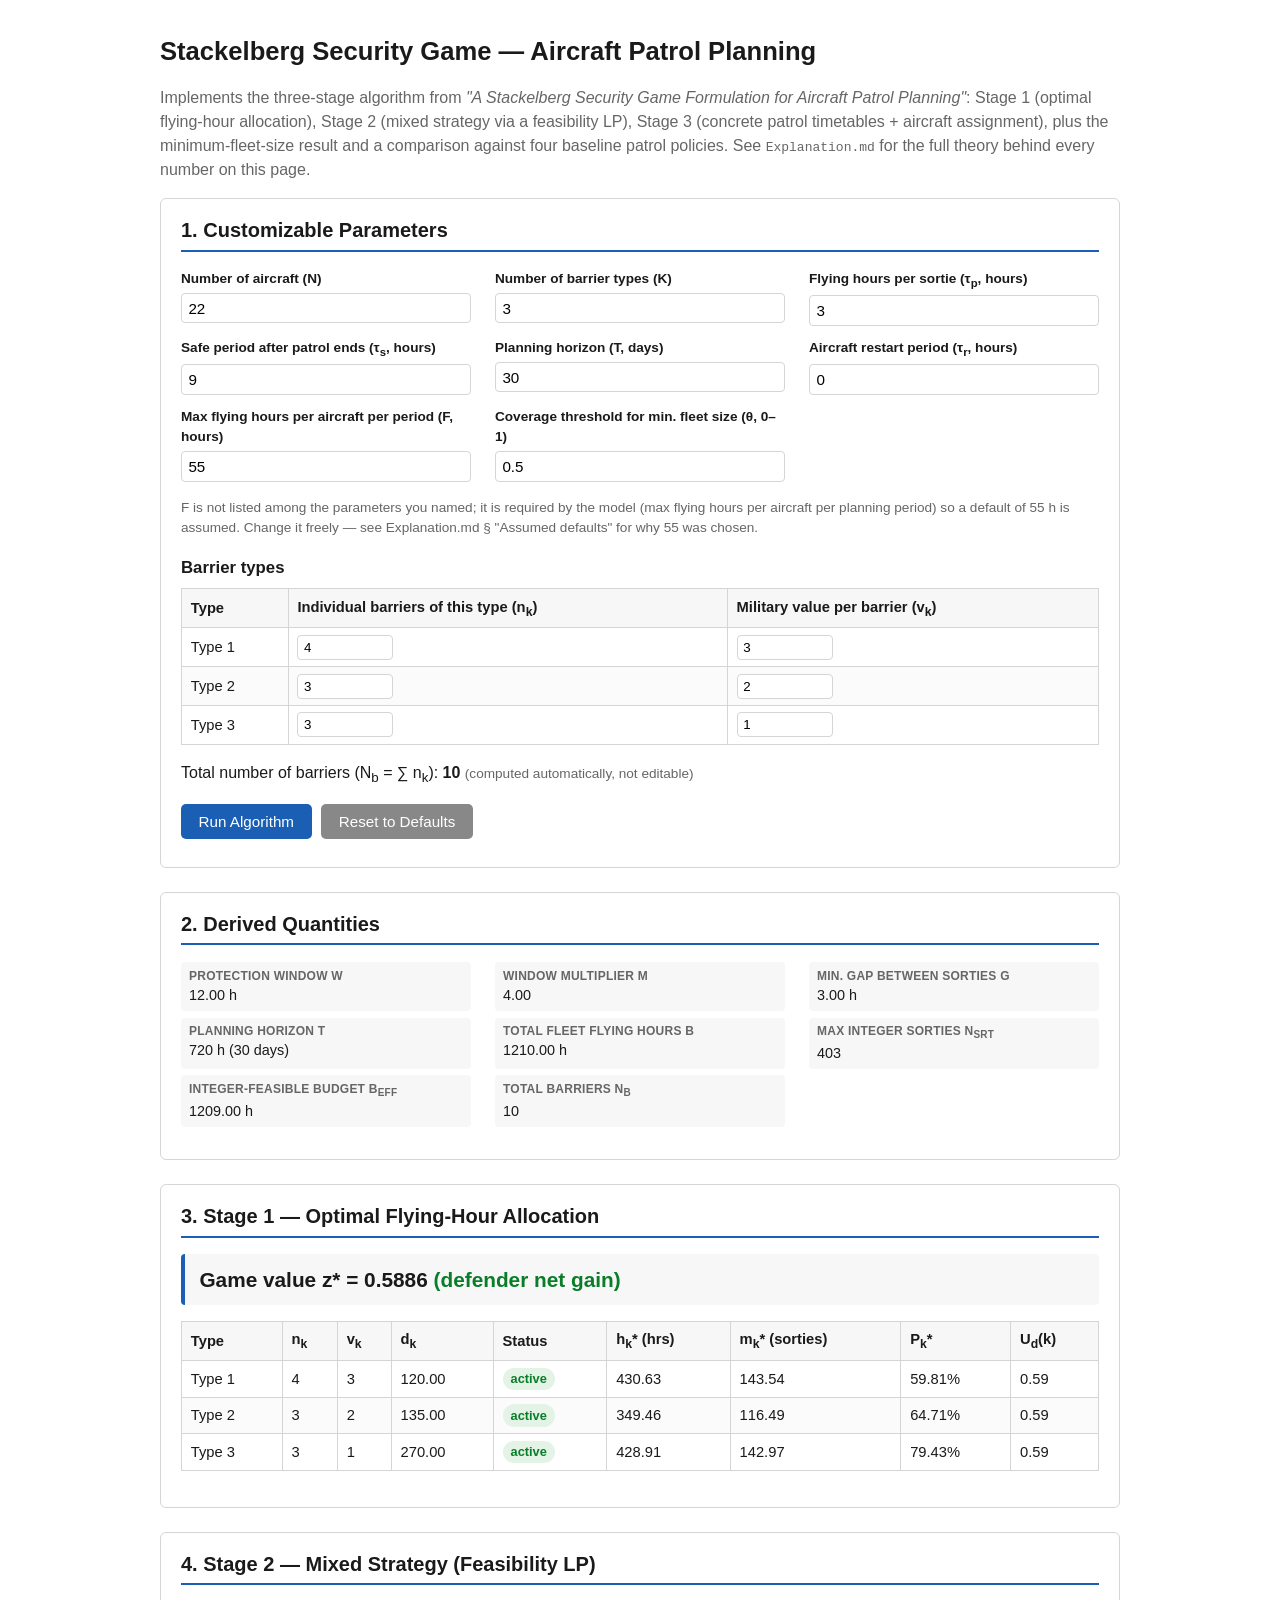
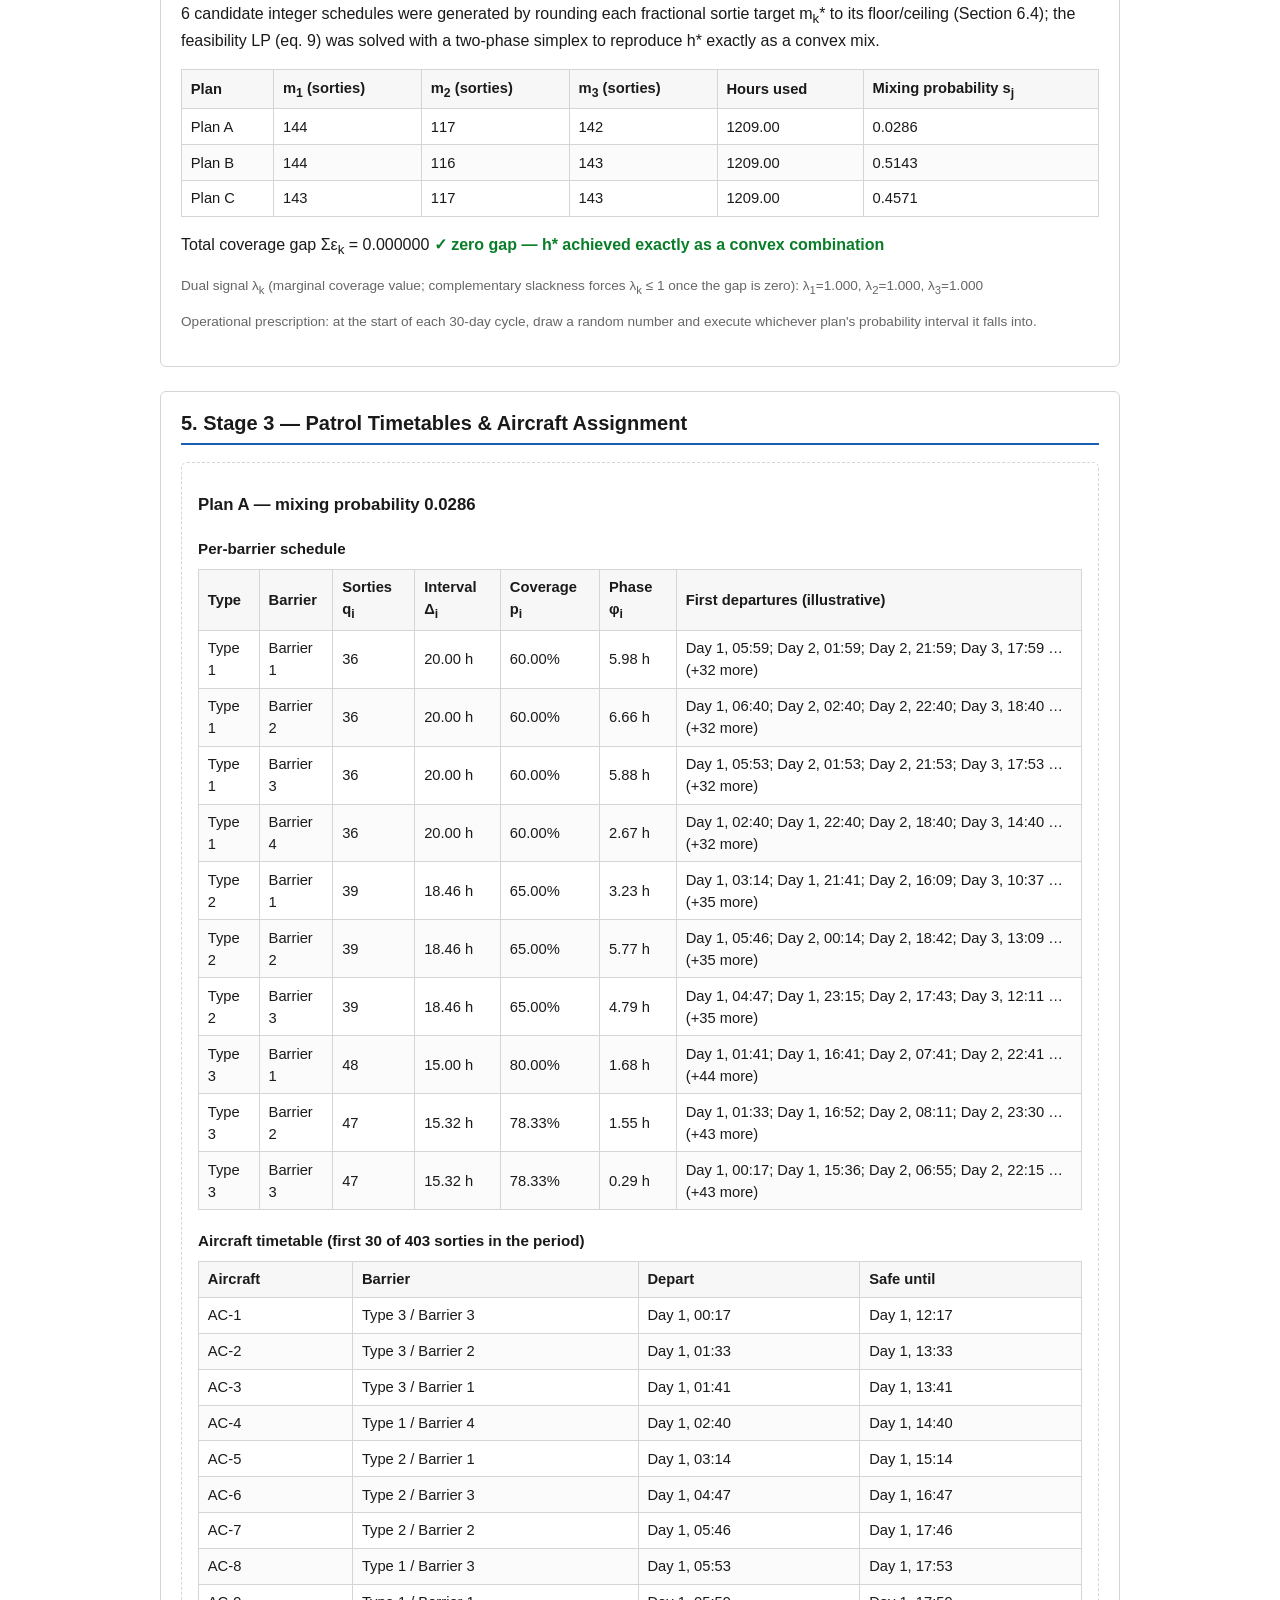
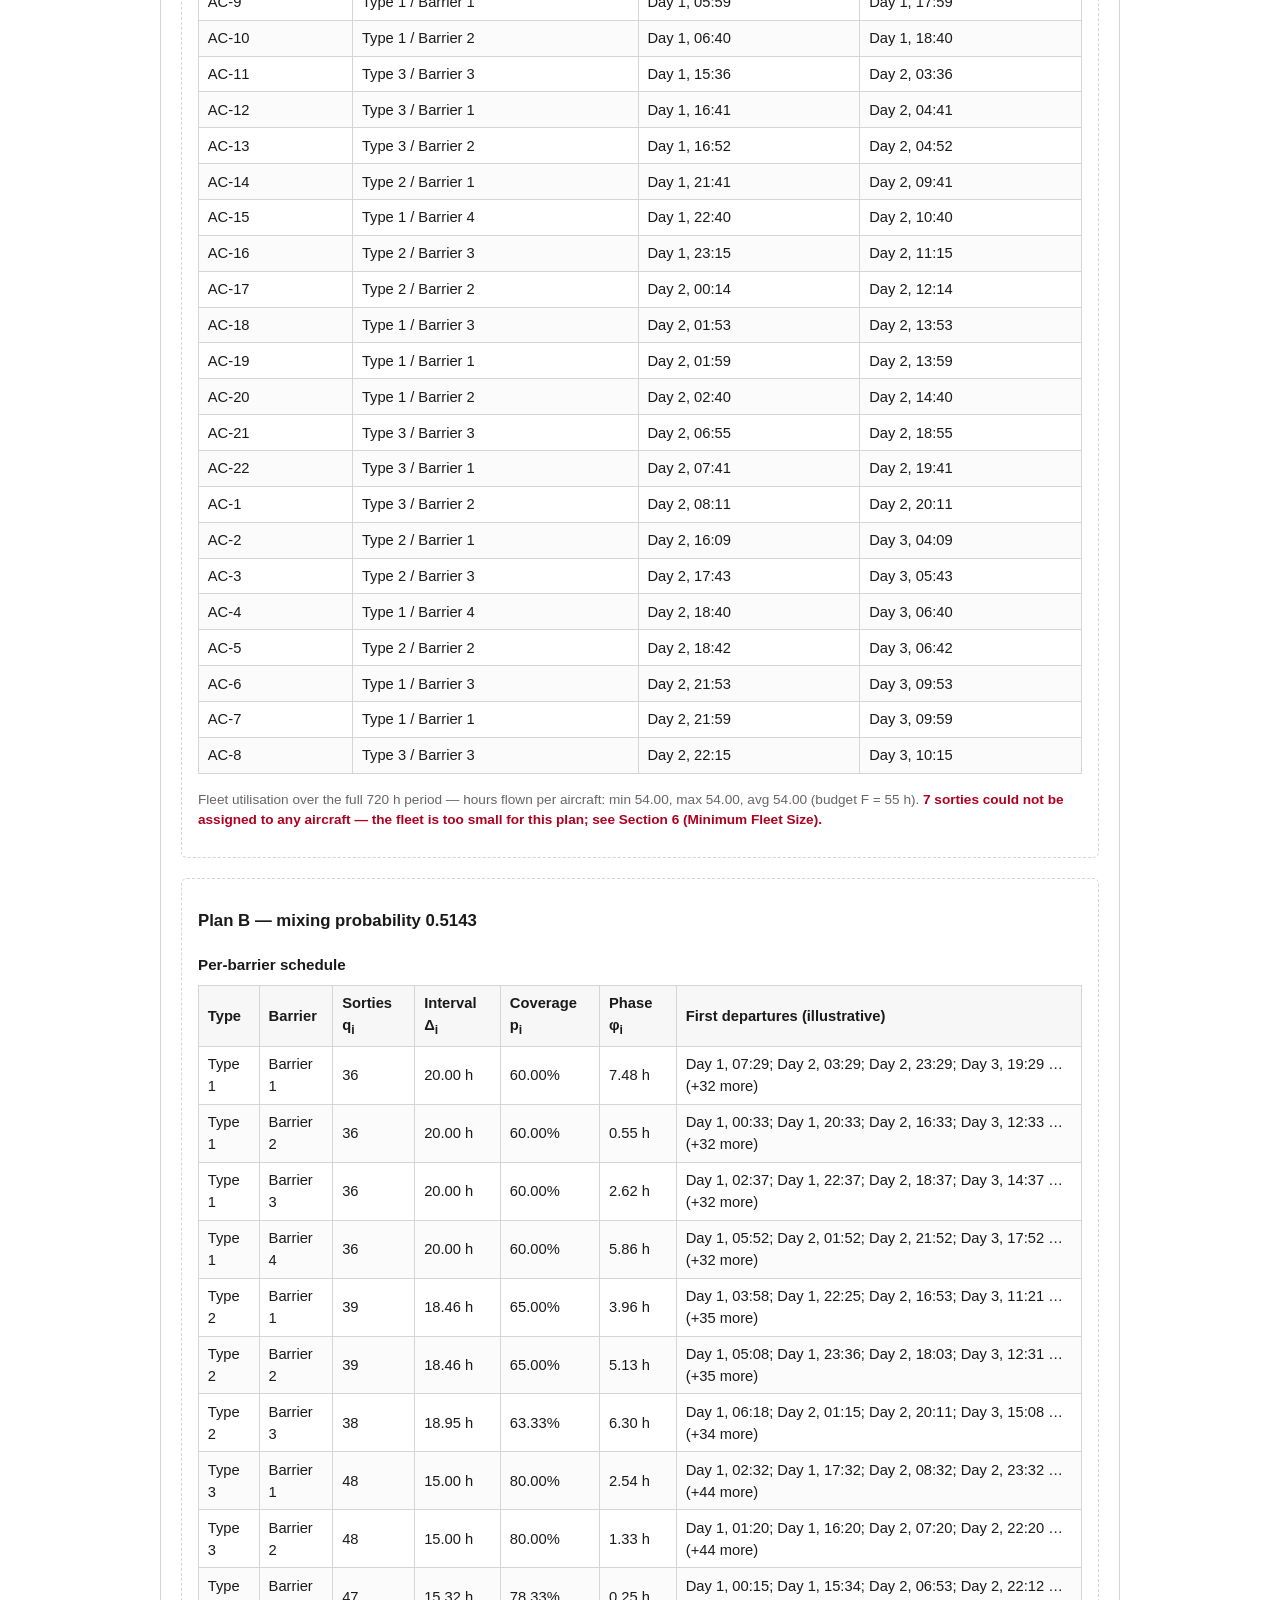
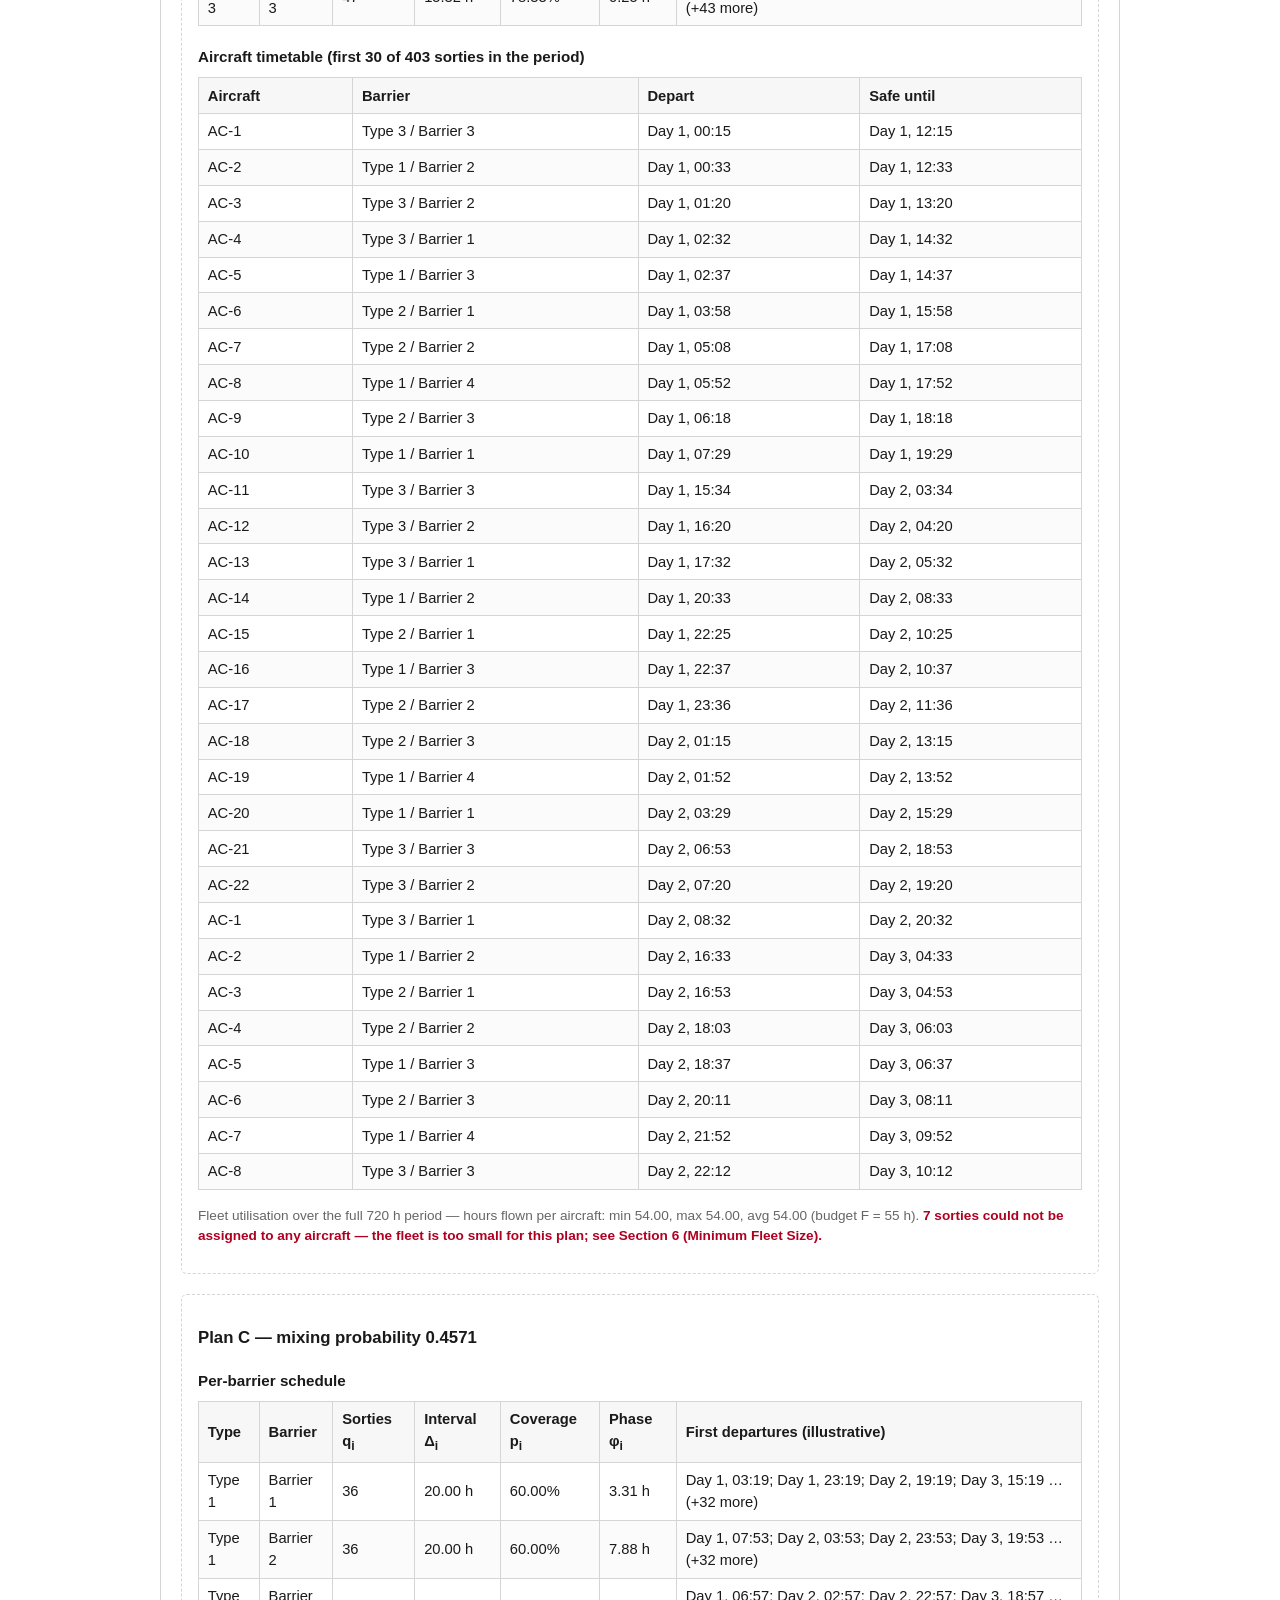
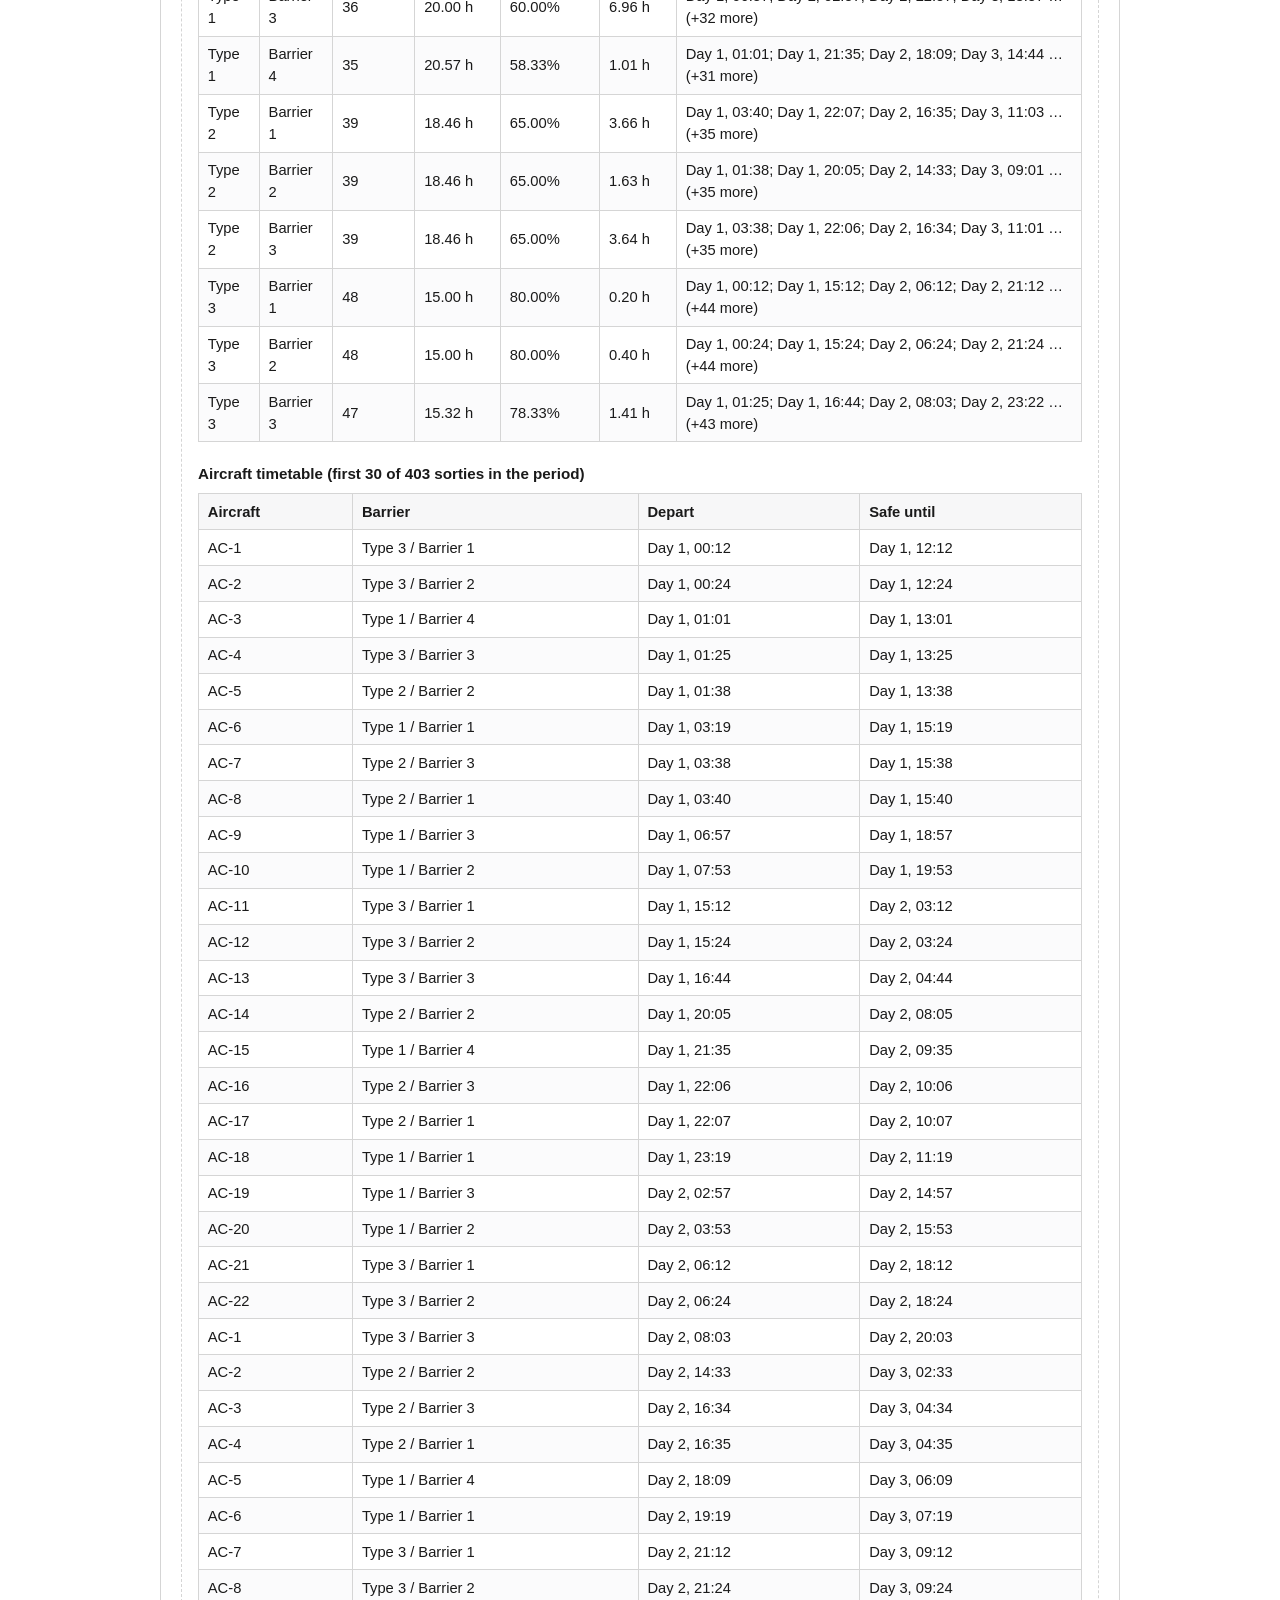
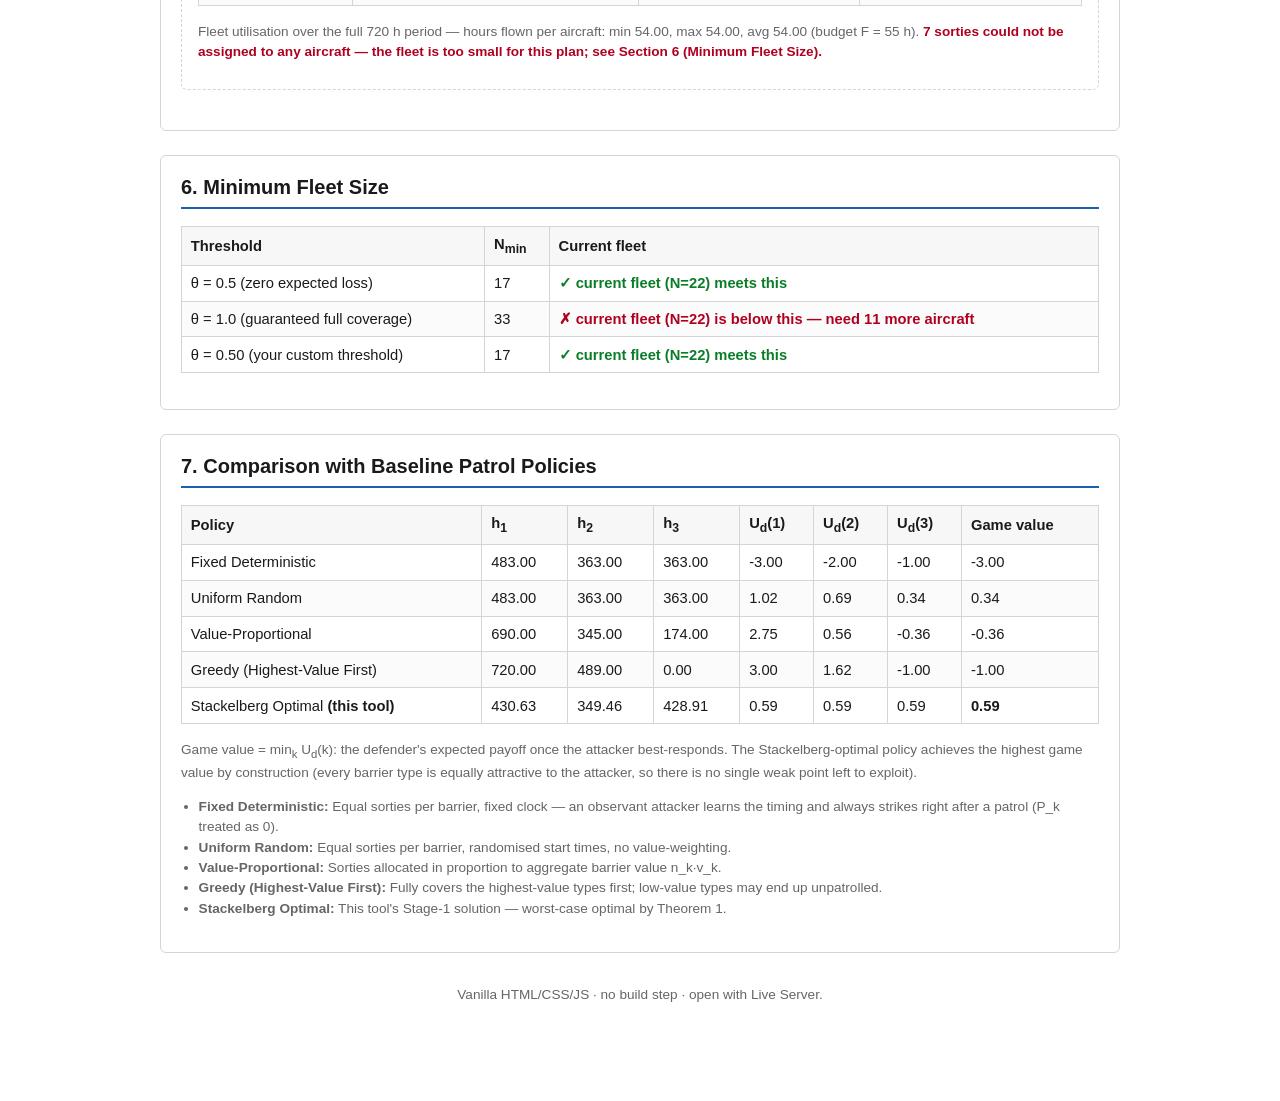
==== index.html @ 3e05fecf "First Commit" ====
<!DOCTYPE html>
<html lang="en">
<head>
<meta charset="UTF-8">
<meta name="viewport" content="width=device-width, initial-scale=1.0">
<title>Stackelberg Aircraft Patrol Planner</title>
<link rel="stylesheet" href="style.css">
</head>
<body>

<h1>Stackelberg Security Game — Aircraft Patrol Planning</h1>
<p class="muted">
  Implements the three-stage algorithm from <em>"A Stackelberg Security Game Formulation for
  Aircraft Patrol Planning"</em>: Stage 1 (optimal flying-hour allocation), Stage 2 (mixed
  strategy via a feasibility LP), Stage 3 (concrete patrol timetables + aircraft assignment),
  plus the minimum-fleet-size result and a comparison against four baseline patrol policies.
  See <code>Explanation.md</code> for the full theory behind every number on this page.
</p>

<!-- ============================= PARAMETERS ============================= -->
<section>
  <h2>1. Customizable Parameters</h2>

  <div class="param-grid">
    <div class="param">
      <label for="N">Number of aircraft (N)</label>
      <input type="number" id="N" value="22" min="1" step="1">
    </div>
    <div class="param">
      <label for="K">Number of barrier types (K)</label>
      <input type="number" id="K" value="3" min="1" max="12" step="1">
    </div>
    <div class="param">
      <label for="tau_p">Flying hours per sortie (&tau;<sub>p</sub>, hours)</label>
      <input type="number" id="tau_p" value="3" min="0.1" step="0.1">
    </div>
    <div class="param">
      <label for="tau_s">Safe period after patrol ends (&tau;<sub>s</sub>, hours)</label>
      <input type="number" id="tau_s" value="9" min="0" step="0.5">
    </div>
    <div class="param">
      <label for="T_days">Planning horizon (T, days)</label>
      <input type="number" id="T_days" value="30" min="1" step="1">
    </div>
    <div class="param">
      <label for="tau_r">Aircraft restart period (&tau;<sub>r</sub>, hours)</label>
      <input type="number" id="tau_r" value="0" min="0" step="0.5">
    </div>
    <div class="param">
      <label for="F">Max flying hours per aircraft per period (F, hours)</label>
      <input type="number" id="F" value="55" min="0.1" step="1">
    </div>
    <div class="param">
      <label for="theta">Coverage threshold for min. fleet size (&theta;, 0&ndash;1)</label>
      <input type="number" id="theta" value="0.5" min="0" max="1" step="0.05">
    </div>
  </div>
  <p class="muted small">
    F is not listed among the parameters you named; it is required by the model (max flying
    hours per aircraft per planning period) so a default of 55 h is assumed. Change it freely —
    see Explanation.md &sect; "Assumed defaults" for why 55 was chosen.
  </p>

  <h3>Barrier types</h3>
  <table id="barrierTable">
    <thead>
      <tr><th>Type</th><th>Individual barriers of this type (n<sub>k</sub>)</th><th>Military value per barrier (v<sub>k</sub>)</th></tr>
    </thead>
    <tbody id="barrierTypesBody">
      <!-- populated by script.js -->
    </tbody>
  </table>
  <p>Total number of barriers (N<sub>b</sub> = &sum; n<sub>k</sub>): <strong id="NbDisplay">10</strong> <span class="muted small">(computed automatically, not editable)</span></p>

  <div class="button-row">
    <button id="runBtn">Run Algorithm</button>
    <button id="resetBtn" class="secondary">Reset to Defaults</button>
  </div>
  <div id="errorBox" class="error"></div>
</section>

<!-- ============================= DERIVED ============================= -->
<section>
  <h2>2. Derived Quantities</h2>
  <div id="derivedOutput"></div>
</section>

<!-- ============================= STAGE 1 ============================= -->
<section>
  <h2>3. Stage 1 — Optimal Flying-Hour Allocation</h2>
  <div id="stage1Output"></div>
</section>

<!-- ============================= STAGE 2 ============================= -->
<section>
  <h2>4. Stage 2 — Mixed Strategy (Feasibility LP)</h2>
  <div id="stage2Output"></div>
</section>

<!-- ============================= STAGE 3 ============================= -->
<section>
  <h2>5. Stage 3 — Patrol Timetables &amp; Aircraft Assignment</h2>
  <div id="stage3Output"></div>
</section>

<!-- ============================= FLEET SIZE ============================= -->
<section>
  <h2>6. Minimum Fleet Size</h2>
  <div id="fleetSizeOutput"></div>
</section>

<!-- ============================= BASELINES ============================= -->
<section>
  <h2>7. Comparison with Baseline Patrol Policies</h2>
  <div id="baselineOutput"></div>
</section>

<footer class="muted small">
  Vanilla HTML/CSS/JS &middot; no build step &middot; open with Live Server.
</footer>

<script src="script.js"></script>
</body>
</html>
---- style.css ----
:root {
  --border: #d5d5d5;
  --bg-alt: #f7f7f8;
  --accent: #1a5fb4;
  --ok: #0a7d28;
  --warn: #b06000;
  --error: #b00020;
  --muted: #666;
}

* { box-sizing: border-box; }

body {
  font-family: -apple-system, BlinkMacSystemFont, "Segoe UI", Helvetica, Arial, sans-serif;
  max-width: 1000px;
  margin: 2rem auto;
  padding: 0 1.25rem 4rem;
  line-height: 1.5;
  color: #1a1a1a;
}

h1 { font-size: 1.6rem; margin-bottom: 0.25rem; }
h2 { font-size: 1.25rem; margin-top: 0; border-bottom: 2px solid var(--accent); padding-bottom: 0.3rem; }
h3 { font-size: 1.05rem; margin-bottom: 0.4rem; }
h4 { font-size: 0.95rem; margin-bottom: 0.3rem; }

section {
  border: 1px solid var(--border);
  border-radius: 6px;
  padding: 1rem 1.25rem 1.25rem;
  margin-bottom: 1.5rem;
  background: #fff;
}

.muted { color: var(--muted); }
.small { font-size: 0.85rem; }

.param-grid {
  display: grid;
  grid-template-columns: repeat(auto-fit, minmax(260px, 1fr));
  gap: 0.75rem 1.5rem;
  margin-bottom: 1rem;
}

.param { display: flex; flex-direction: column; gap: 0.25rem; }
.param label { font-size: 0.85rem; font-weight: 600; }
.param input { padding: 0.35rem 0.4rem; border: 1px solid var(--border); border-radius: 4px; font-size: 0.95rem; }

table {
  border-collapse: collapse;
  width: 100%;
  margin: 0.5rem 0 1rem;
  font-size: 0.92rem;
}

caption { text-align: left; font-weight: 600; margin-bottom: 0.3rem; }

th, td {
  border: 1px solid var(--border);
  padding: 0.4rem 0.55rem;
  text-align: left;
}

th { background: var(--bg-alt); }

tbody tr:nth-child(even) { background: #fbfbfc; }

table input[type=number] {
  width: 6rem;
  padding: 0.25rem 0.35rem;
  border: 1px solid var(--border);
  border-radius: 4px;
}

.button-row { display: flex; gap: 0.6rem; margin-top: 0.5rem; }

button {
  background: var(--accent);
  color: #fff;
  border: none;
  padding: 0.55rem 1.1rem;
  border-radius: 5px;
  font-size: 0.95rem;
  cursor: pointer;
}
button:hover { background: #164b8f; }
button.secondary { background: #888; }
button.secondary:hover { background: #666; }

.error { color: var(--error); font-weight: 600; white-space: pre-line; margin-top: 0.5rem; }
.ok { color: var(--ok); font-weight: 600; }
.warn { color: var(--warn); font-weight: 600; }

.pill {
  display: inline-block;
  padding: 0.1rem 0.5rem;
  border-radius: 999px;
  font-size: 0.8rem;
  font-weight: 600;
}
.pill-active { background: #e3f3e6; color: var(--ok); }
.pill-inactive { background: #f4d9d9; color: var(--error); }

.kv-grid {
  display: grid;
  grid-template-columns: repeat(auto-fit, minmax(220px, 1fr));
  gap: 0.4rem 1.5rem;
  margin-bottom: 0.75rem;
}
.kv-grid div { padding: 0.3rem 0.5rem; background: var(--bg-alt); border-radius: 4px; font-size: 0.9rem; }
.kv-grid b { display: block; font-size: 0.75rem; color: var(--muted); font-weight: 600; text-transform: uppercase; letter-spacing: 0.02em; }

.game-value {
  font-size: 1.3rem;
  font-weight: 700;
  margin: 0.5rem 0 1rem;
  padding: 0.6rem 0.9rem;
  background: var(--bg-alt);
  border-left: 4px solid var(--accent);
  border-radius: 4px;
}

.plan-block {
  border: 1px dashed var(--border);
  border-radius: 6px;
  padding: 0.8rem 1rem;
  margin-bottom: 1.25rem;
}

.log-list {
  font-size: 0.85rem;
  color: var(--muted);
  margin: 0.3rem 0 0.8rem;
  padding-left: 1.1rem;
}

footer { margin-top: 2rem; text-align: center; }
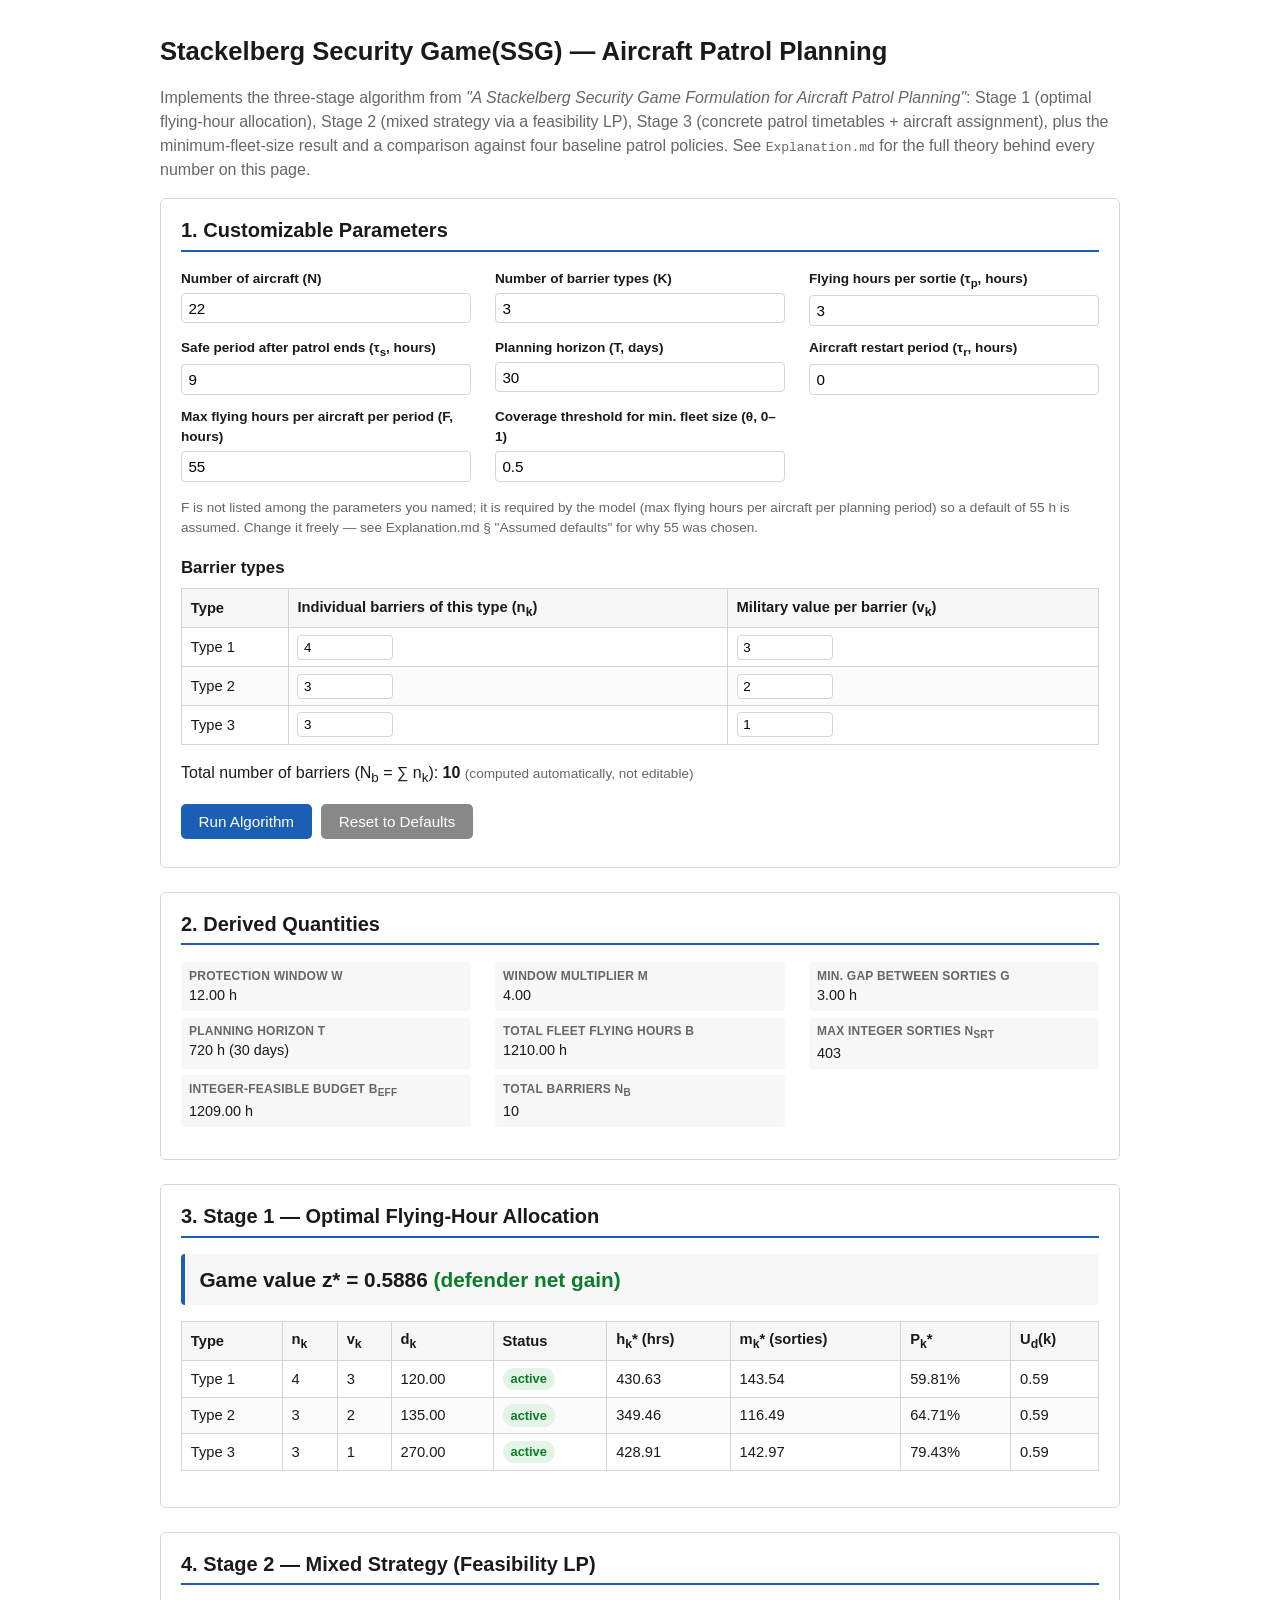
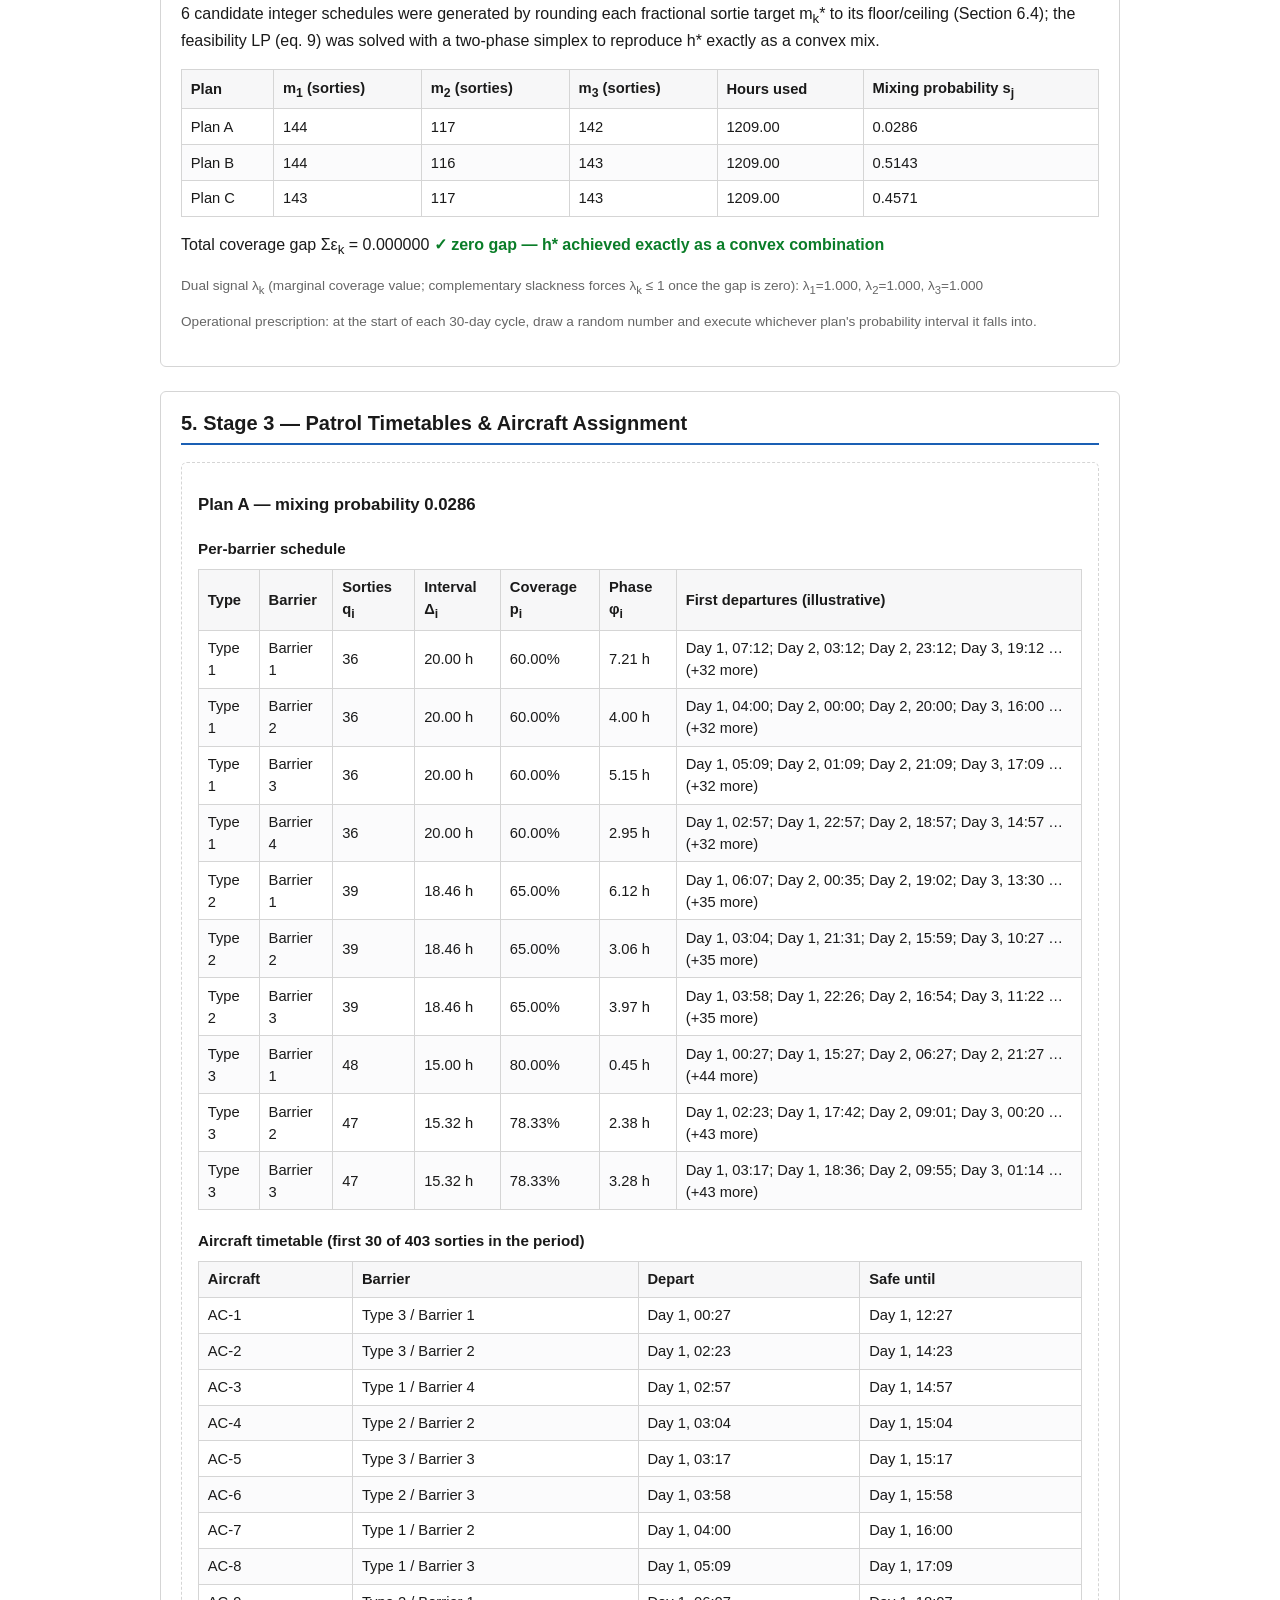
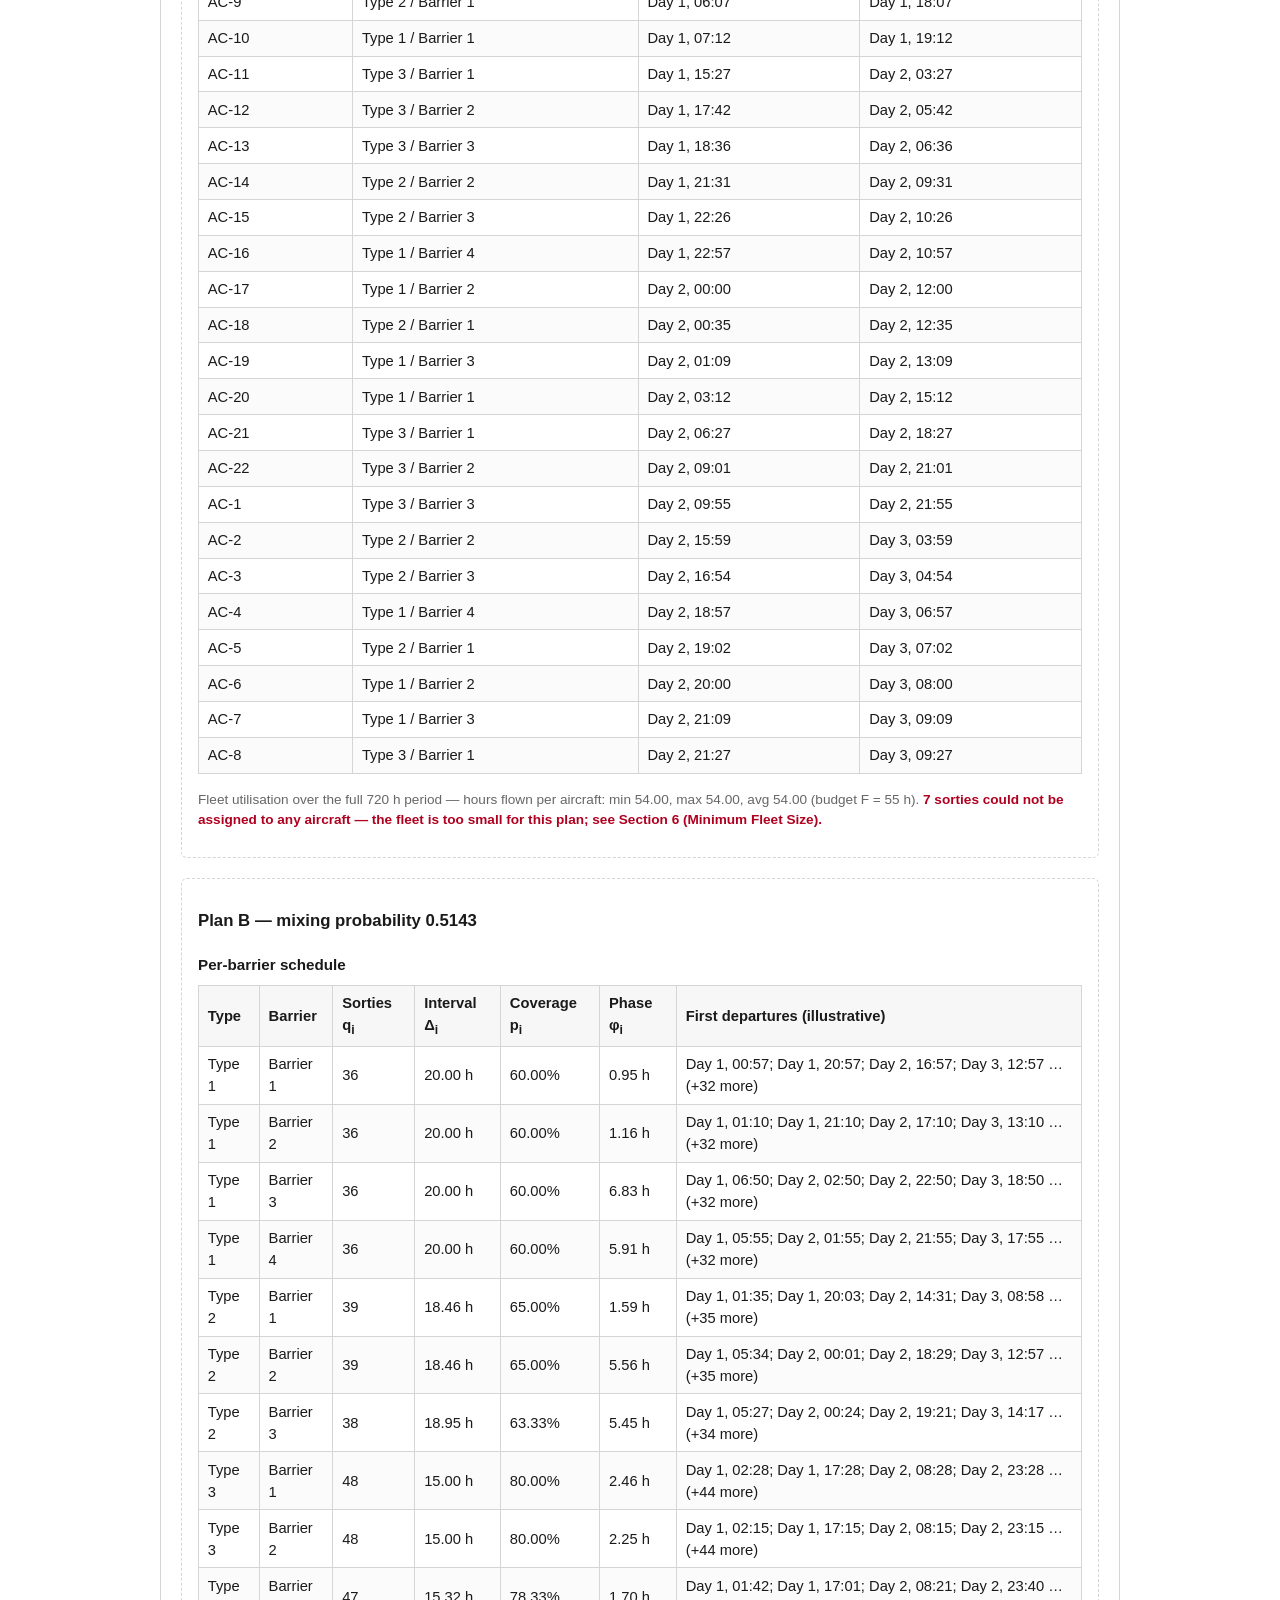
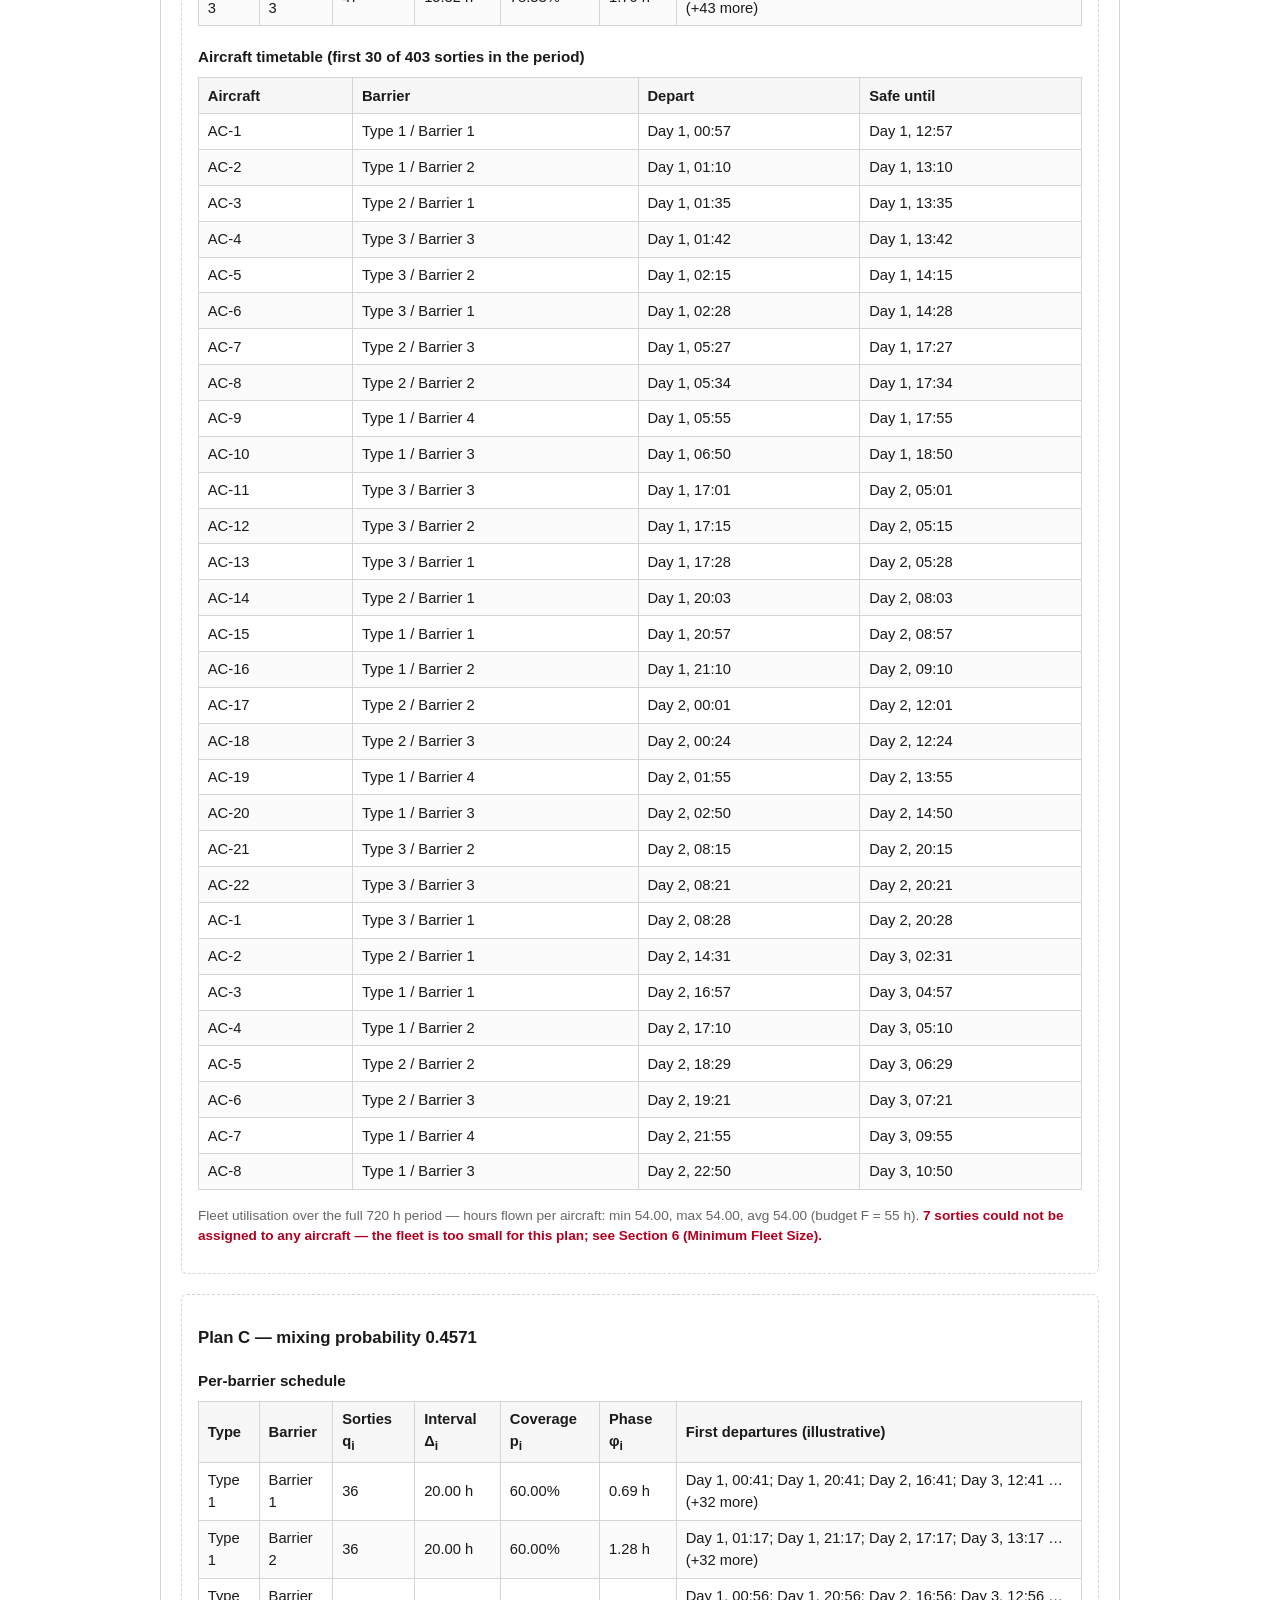
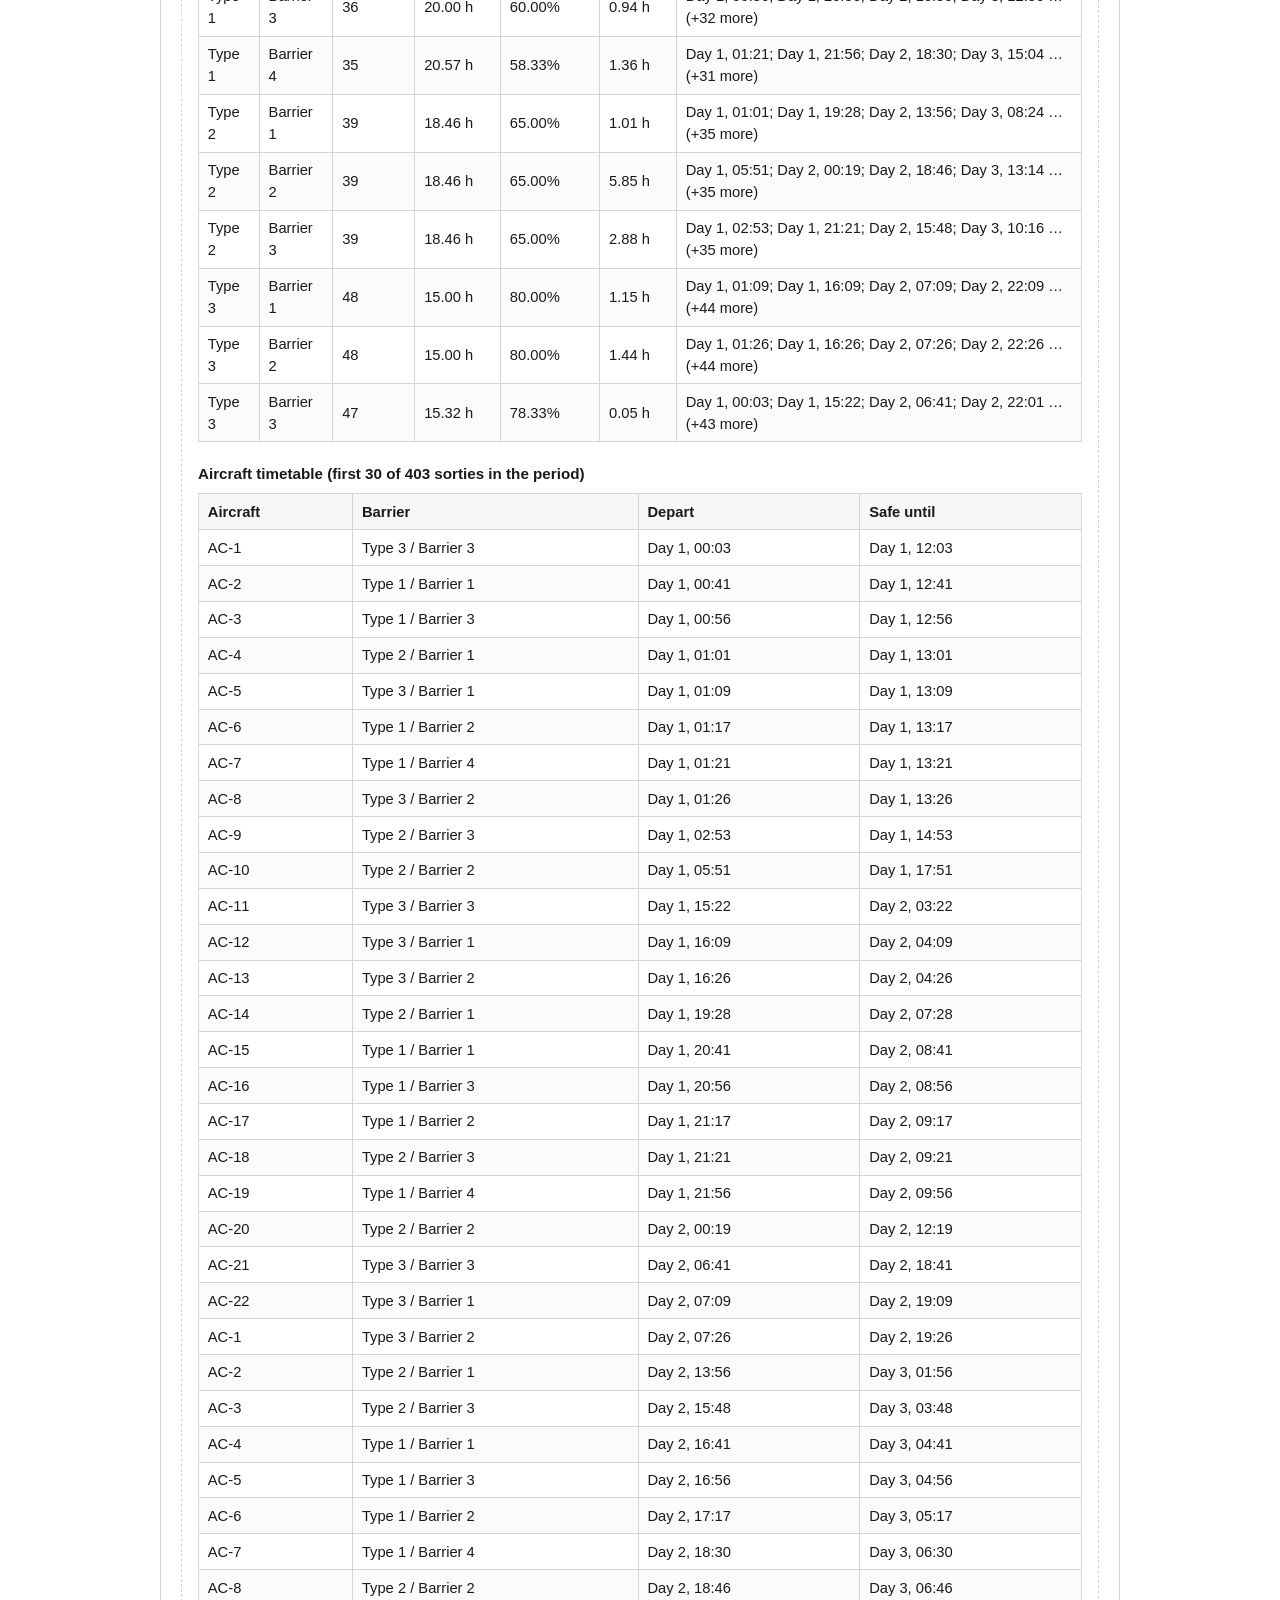
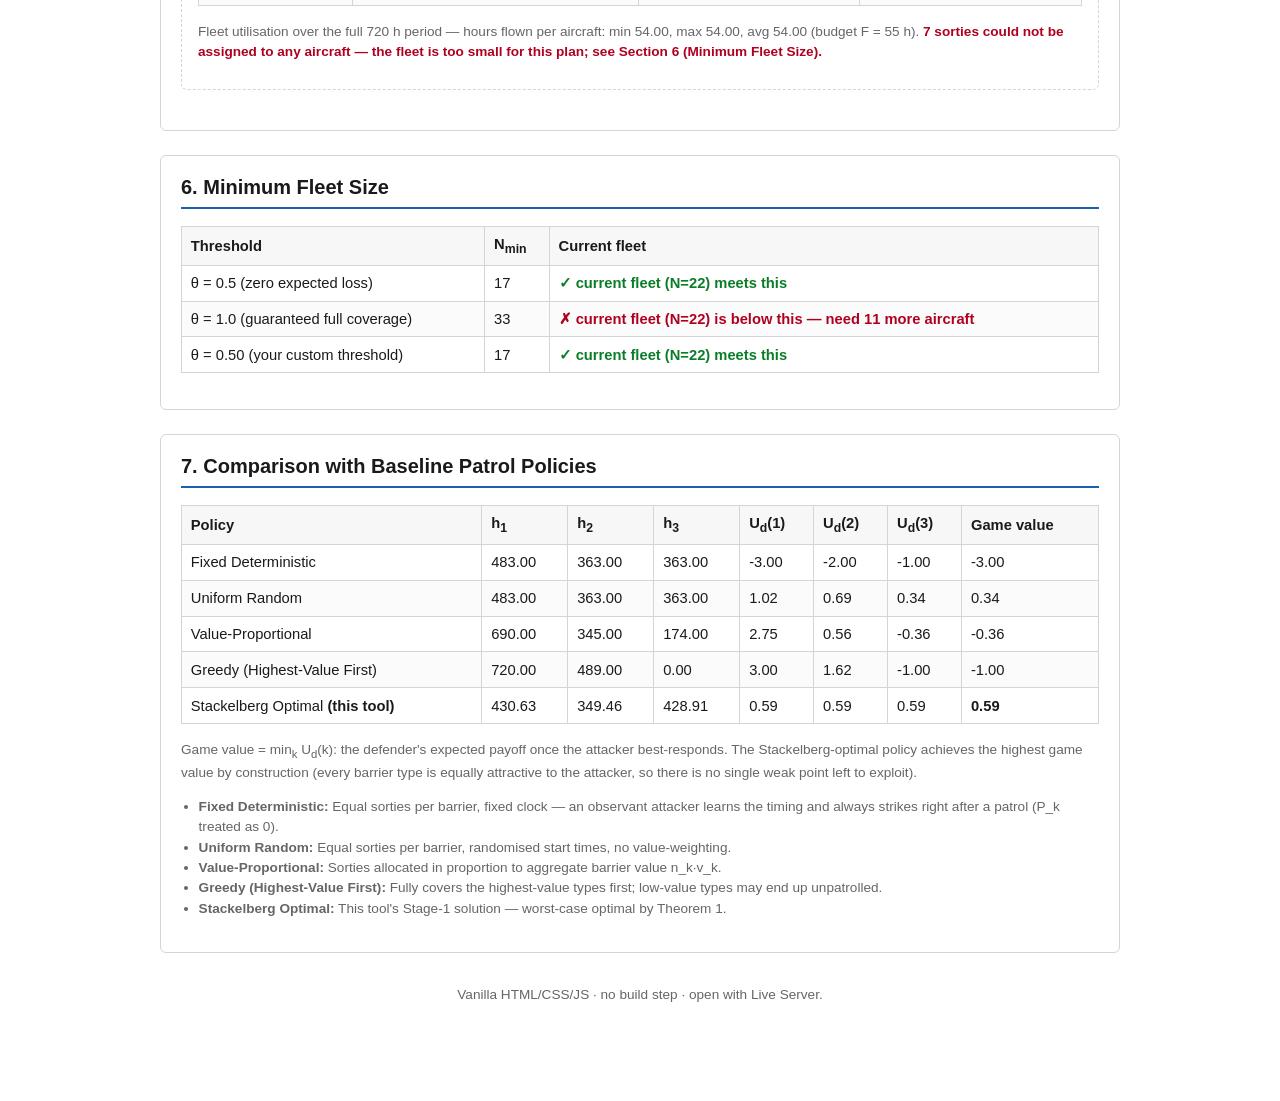
==== commit 7a1ca360: "Dummy Update to check the behaviour of Github Actions" ====
--- a/index.html
+++ b/index.html
@@ -1,124 +1,132 @@
 <!DOCTYPE html>
 <html lang="en">
+
 <head>
-<meta charset="UTF-8">
-<meta name="viewport" content="width=device-width, initial-scale=1.0">
-<title>Stackelberg Aircraft Patrol Planner</title>
-<link rel="stylesheet" href="style.css">
+  <meta charset="UTF-8">
+  <meta name="viewport" content="width=device-width, initial-scale=1.0">
+  <title>Stackelberg Aircraft Patrol Planner</title>
+  <link rel="stylesheet" href="style.css">
 </head>
+
 <body>
 
-<h1>Stackelberg Security Game — Aircraft Patrol Planning</h1>
-<p class="muted">
-  Implements the three-stage algorithm from <em>"A Stackelberg Security Game Formulation for
-  Aircraft Patrol Planning"</em>: Stage 1 (optimal flying-hour allocation), Stage 2 (mixed
-  strategy via a feasibility LP), Stage 3 (concrete patrol timetables + aircraft assignment),
-  plus the minimum-fleet-size result and a comparison against four baseline patrol policies.
-  See <code>Explanation.md</code> for the full theory behind every number on this page.
-</p>
-
-<!-- ============================= PARAMETERS ============================= -->
-<section>
-  <h2>1. Customizable Parameters</h2>
-
-  <div class="param-grid">
-    <div class="param">
-      <label for="N">Number of aircraft (N)</label>
-      <input type="number" id="N" value="22" min="1" step="1">
-    </div>
-    <div class="param">
-      <label for="K">Number of barrier types (K)</label>
-      <input type="number" id="K" value="3" min="1" max="12" step="1">
-    </div>
-    <div class="param">
-      <label for="tau_p">Flying hours per sortie (&tau;<sub>p</sub>, hours)</label>
-      <input type="number" id="tau_p" value="3" min="0.1" step="0.1">
-    </div>
-    <div class="param">
-      <label for="tau_s">Safe period after patrol ends (&tau;<sub>s</sub>, hours)</label>
-      <input type="number" id="tau_s" value="9" min="0" step="0.5">
-    </div>
-    <div class="param">
-      <label for="T_days">Planning horizon (T, days)</label>
-      <input type="number" id="T_days" value="30" min="1" step="1">
-    </div>
-    <div class="param">
-      <label for="tau_r">Aircraft restart period (&tau;<sub>r</sub>, hours)</label>
-      <input type="number" id="tau_r" value="0" min="0" step="0.5">
-    </div>
-    <div class="param">
-      <label for="F">Max flying hours per aircraft per period (F, hours)</label>
-      <input type="number" id="F" value="55" min="0.1" step="1">
-    </div>
-    <div class="param">
-      <label for="theta">Coverage threshold for min. fleet size (&theta;, 0&ndash;1)</label>
-      <input type="number" id="theta" value="0.5" min="0" max="1" step="0.05">
-    </div>
-  </div>
-  <p class="muted small">
-    F is not listed among the parameters you named; it is required by the model (max flying
-    hours per aircraft per planning period) so a default of 55 h is assumed. Change it freely —
-    see Explanation.md &sect; "Assumed defaults" for why 55 was chosen.
+  <h1>Stackelberg Security Game(SSG) — Aircraft Patrol Planning</h1>
+  <p class="muted">
+    Implements the three-stage algorithm from <em>"A Stackelberg Security Game Formulation for
+      Aircraft Patrol Planning"</em>: Stage 1 (optimal flying-hour allocation), Stage 2 (mixed
+    strategy via a feasibility LP), Stage 3 (concrete patrol timetables + aircraft assignment),
+    plus the minimum-fleet-size result and a comparison against four baseline patrol policies.
+    See <code>Explanation.md</code> for the full theory behind every number on this page.
   </p>
 
-  <h3>Barrier types</h3>
-  <table id="barrierTable">
-    <thead>
-      <tr><th>Type</th><th>Individual barriers of this type (n<sub>k</sub>)</th><th>Military value per barrier (v<sub>k</sub>)</th></tr>
-    </thead>
-    <tbody id="barrierTypesBody">
-      <!-- populated by script.js -->
-    </tbody>
-  </table>
-  <p>Total number of barriers (N<sub>b</sub> = &sum; n<sub>k</sub>): <strong id="NbDisplay">10</strong> <span class="muted small">(computed automatically, not editable)</span></p>
+  <!-- ============================= PARAMETERS ============================= -->
+  <section>
+    <h2>1. Customizable Parameters</h2>
 
-  <div class="button-row">
-    <button id="runBtn">Run Algorithm</button>
-    <button id="resetBtn" class="secondary">Reset to Defaults</button>
-  </div>
-  <div id="errorBox" class="error"></div>
-</section>
+    <div class="param-grid">
+      <div class="param">
+        <label for="N">Number of aircraft (N)</label>
+        <input type="number" id="N" value="22" min="1" step="1">
+      </div>
+      <div class="param">
+        <label for="K">Number of barrier types (K)</label>
+        <input type="number" id="K" value="3" min="1" max="12" step="1">
+      </div>
+      <div class="param">
+        <label for="tau_p">Flying hours per sortie (&tau;<sub>p</sub>, hours)</label>
+        <input type="number" id="tau_p" value="3" min="0.1" step="0.1">
+      </div>
+      <div class="param">
+        <label for="tau_s">Safe period after patrol ends (&tau;<sub>s</sub>, hours)</label>
+        <input type="number" id="tau_s" value="9" min="0" step="0.5">
+      </div>
+      <div class="param">
+        <label for="T_days">Planning horizon (T, days)</label>
+        <input type="number" id="T_days" value="30" min="1" step="1">
+      </div>
+      <div class="param">
+        <label for="tau_r">Aircraft restart period (&tau;<sub>r</sub>, hours)</label>
+        <input type="number" id="tau_r" value="0" min="0" step="0.5">
+      </div>
+      <div class="param">
+        <label for="F">Max flying hours per aircraft per period (F, hours)</label>
+        <input type="number" id="F" value="55" min="0.1" step="1">
+      </div>
+      <div class="param">
+        <label for="theta">Coverage threshold for min. fleet size (&theta;, 0&ndash;1)</label>
+        <input type="number" id="theta" value="0.5" min="0" max="1" step="0.05">
+      </div>
+    </div>
+    <p class="muted small">
+      F is not listed among the parameters you named; it is required by the model (max flying
+      hours per aircraft per planning period) so a default of 55 h is assumed. Change it freely —
+      see Explanation.md &sect; "Assumed defaults" for why 55 was chosen.
+    </p>
 
-<!-- ============================= DERIVED ============================= -->
-<section>
-  <h2>2. Derived Quantities</h2>
-  <div id="derivedOutput"></div>
-</section>
+    <h3>Barrier types</h3>
+    <table id="barrierTable">
+      <thead>
+        <tr>
+          <th>Type</th>
+          <th>Individual barriers of this type (n<sub>k</sub>)</th>
+          <th>Military value per barrier (v<sub>k</sub>)</th>
+        </tr>
+      </thead>
+      <tbody id="barrierTypesBody">
+        <!-- populated by script.js -->
+      </tbody>
+    </table>
+    <p>Total number of barriers (N<sub>b</sub> = &sum; n<sub>k</sub>): <strong id="NbDisplay">10</strong> <span
+        class="muted small">(computed automatically, not editable)</span></p>
 
-<!-- ============================= STAGE 1 ============================= -->
-<section>
-  <h2>3. Stage 1 — Optimal Flying-Hour Allocation</h2>
-  <div id="stage1Output"></div>
-</section>
+    <div class="button-row">
+      <button id="runBtn">Run Algorithm</button>
+      <button id="resetBtn" class="secondary">Reset to Defaults</button>
+    </div>
+    <div id="errorBox" class="error"></div>
+  </section>
 
-<!-- ============================= STAGE 2 ============================= -->
-<section>
-  <h2>4. Stage 2 — Mixed Strategy (Feasibility LP)</h2>
-  <div id="stage2Output"></div>
-</section>
+  <!-- ============================= DERIVED ============================= -->
+  <section>
+    <h2>2. Derived Quantities</h2>
+    <div id="derivedOutput"></div>
+  </section>
 
-<!-- ============================= STAGE 3 ============================= -->
-<section>
-  <h2>5. Stage 3 — Patrol Timetables &amp; Aircraft Assignment</h2>
-  <div id="stage3Output"></div>
-</section>
+  <!-- ============================= STAGE 1 ============================= -->
+  <section>
+    <h2>3. Stage 1 — Optimal Flying-Hour Allocation</h2>
+    <div id="stage1Output"></div>
+  </section>
 
-<!-- ============================= FLEET SIZE ============================= -->
-<section>
-  <h2>6. Minimum Fleet Size</h2>
-  <div id="fleetSizeOutput"></div>
-</section>
+  <!-- ============================= STAGE 2 ============================= -->
+  <section>
+    <h2>4. Stage 2 — Mixed Strategy (Feasibility LP)</h2>
+    <div id="stage2Output"></div>
+  </section>
 
-<!-- ============================= BASELINES ============================= -->
-<section>
-  <h2>7. Comparison with Baseline Patrol Policies</h2>
-  <div id="baselineOutput"></div>
-</section>
+  <!-- ============================= STAGE 3 ============================= -->
+  <section>
+    <h2>5. Stage 3 — Patrol Timetables &amp; Aircraft Assignment</h2>
+    <div id="stage3Output"></div>
+  </section>
 
-<footer class="muted small">
-  Vanilla HTML/CSS/JS &middot; no build step &middot; open with Live Server.
-</footer>
+  <!-- ============================= FLEET SIZE ============================= -->
+  <section>
+    <h2>6. Minimum Fleet Size</h2>
+    <div id="fleetSizeOutput"></div>
+  </section>
 
-<script src="script.js"></script>
+  <!-- ============================= BASELINES ============================= -->
+  <section>
+    <h2>7. Comparison with Baseline Patrol Policies</h2>
+    <div id="baselineOutput"></div>
+  </section>
+
+  <footer class="muted small">
+    Vanilla HTML/CSS/JS &middot; no build step &middot; open with Live Server.
+  </footer>
+
+  <script src="script.js"></script>
 </body>
-</html>
+
+</html>
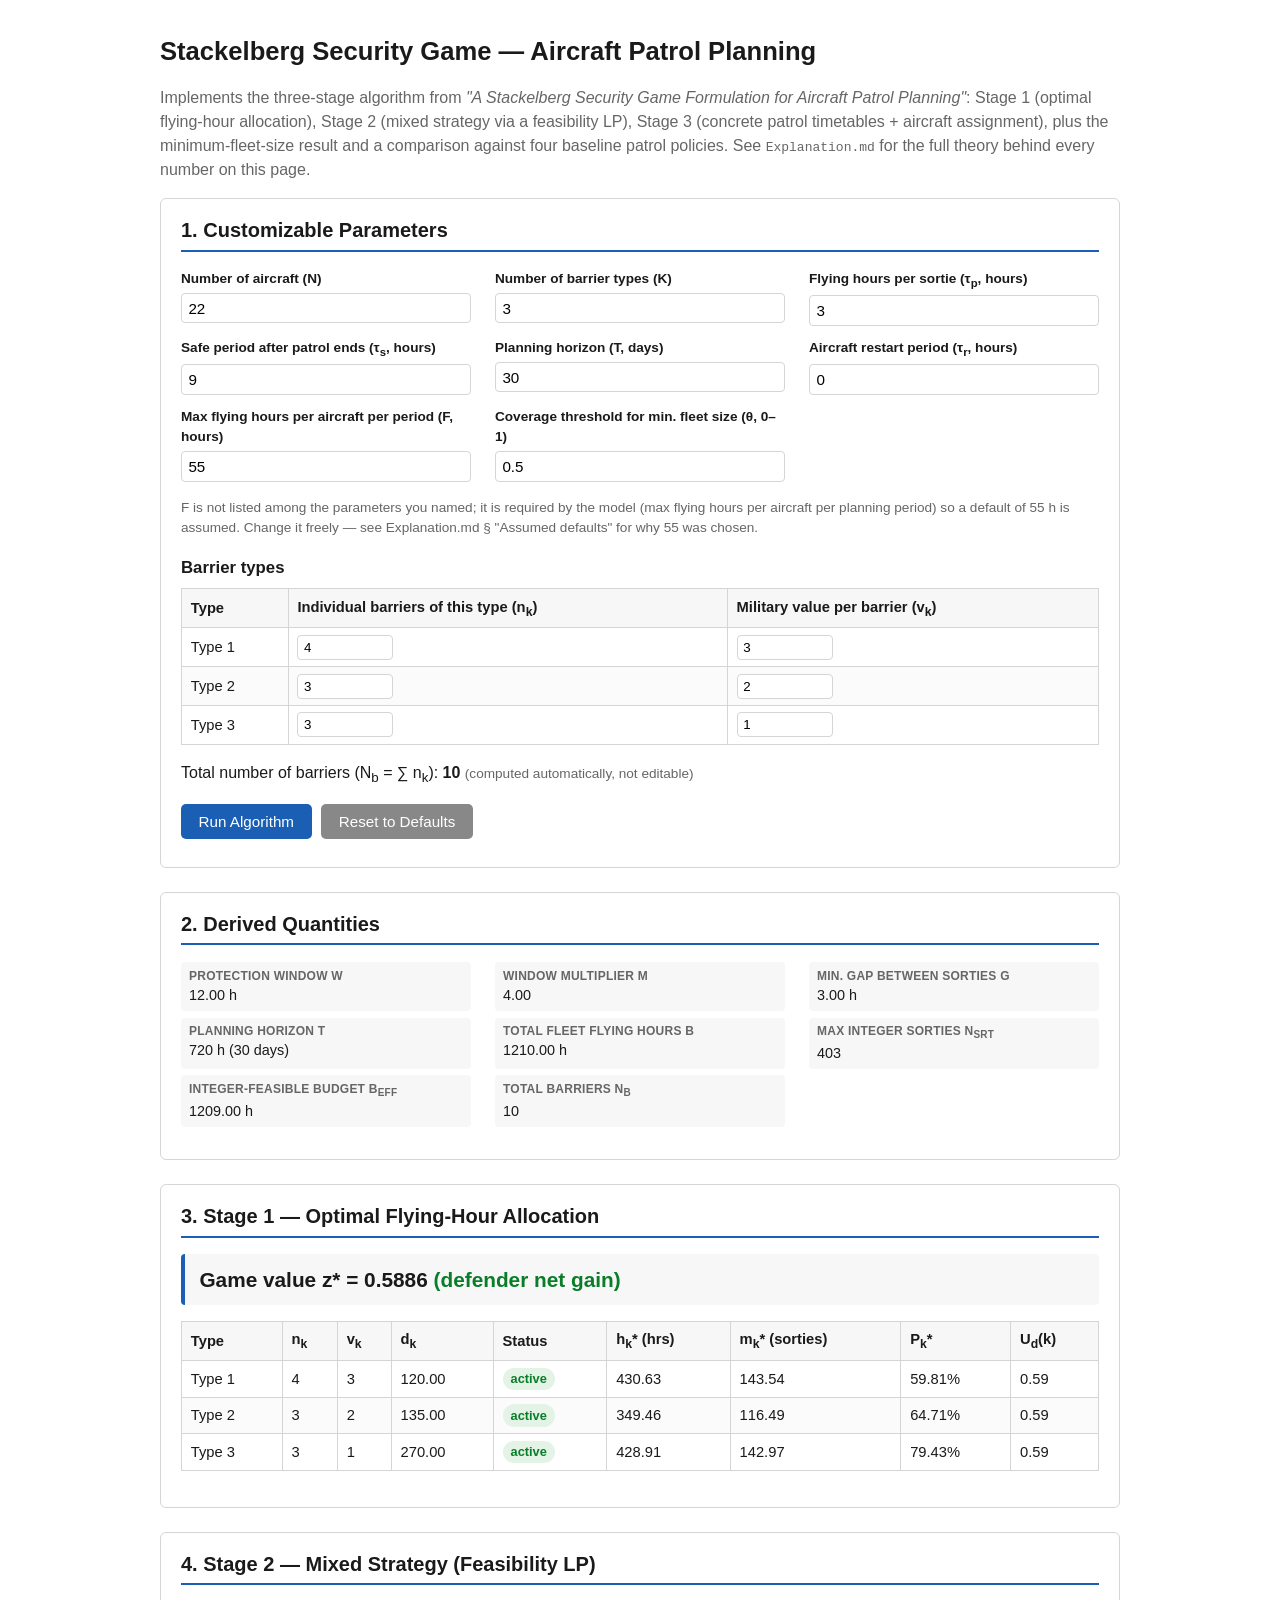
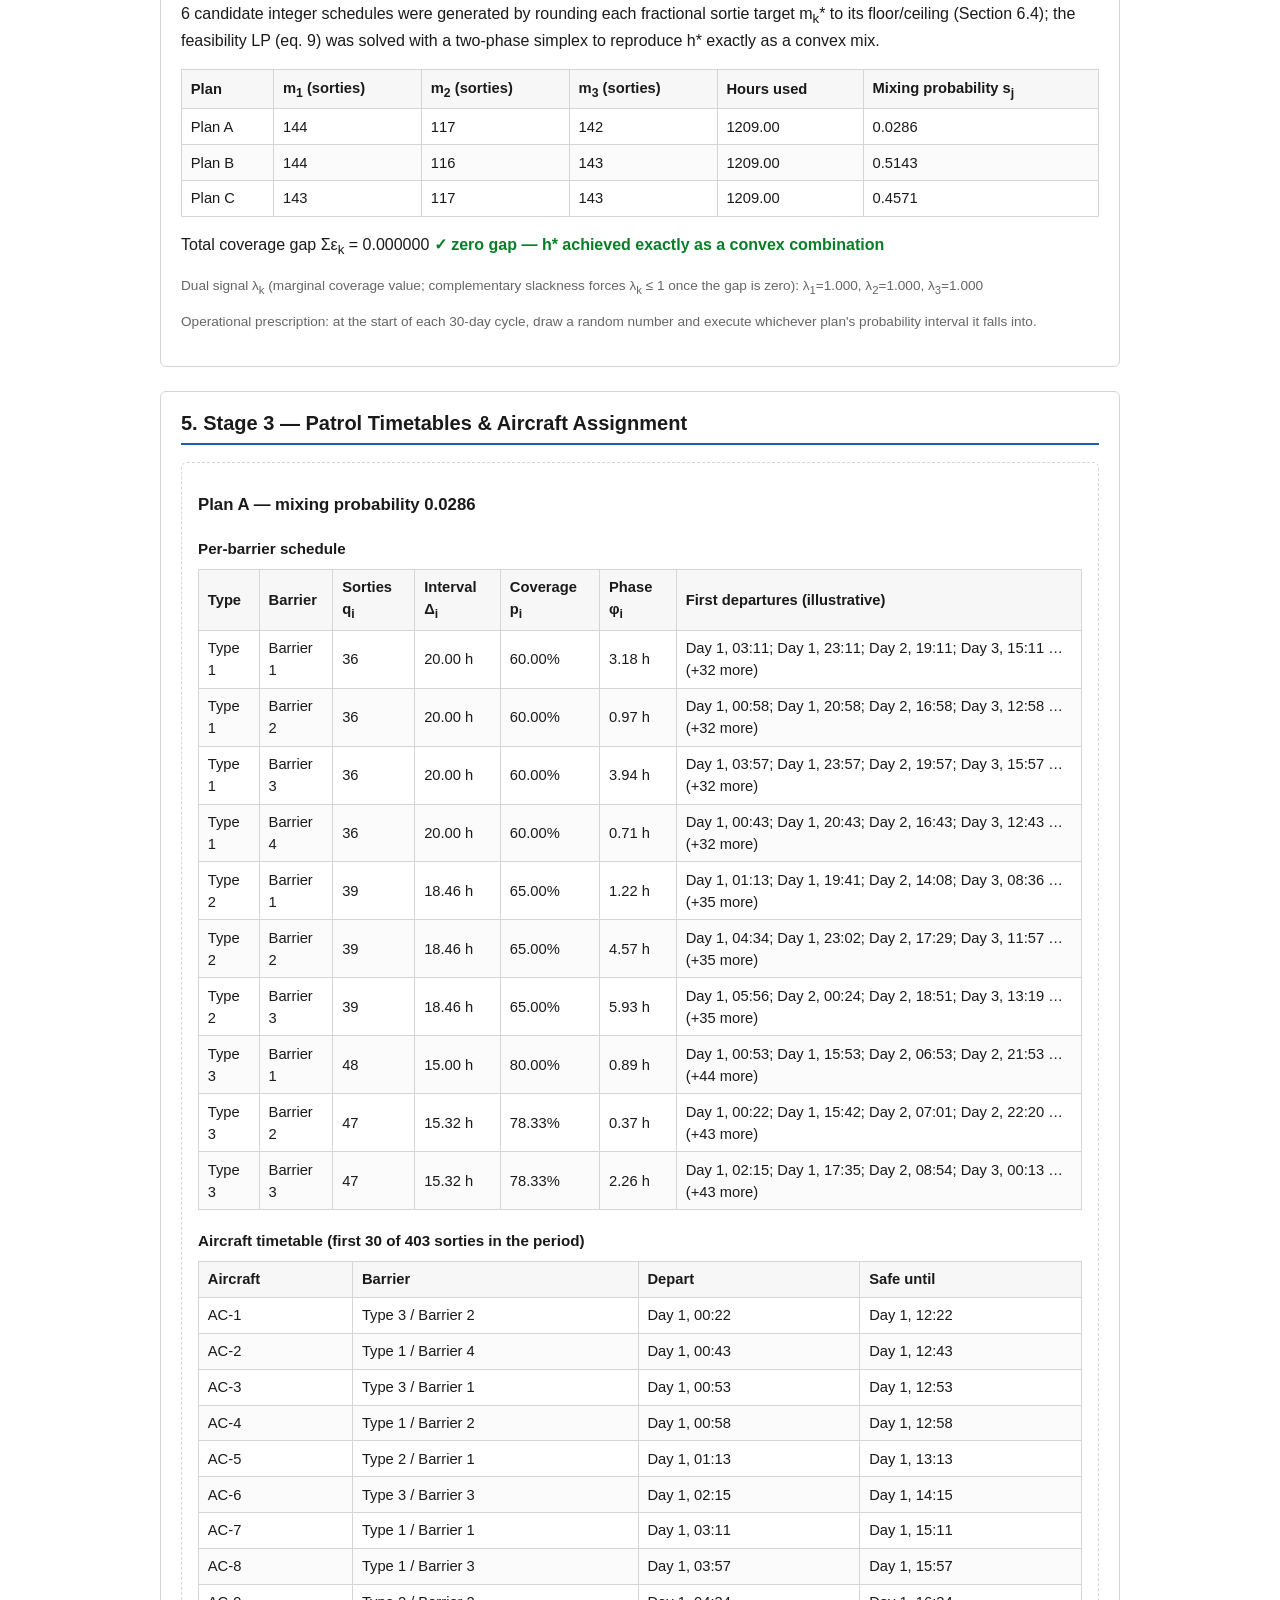
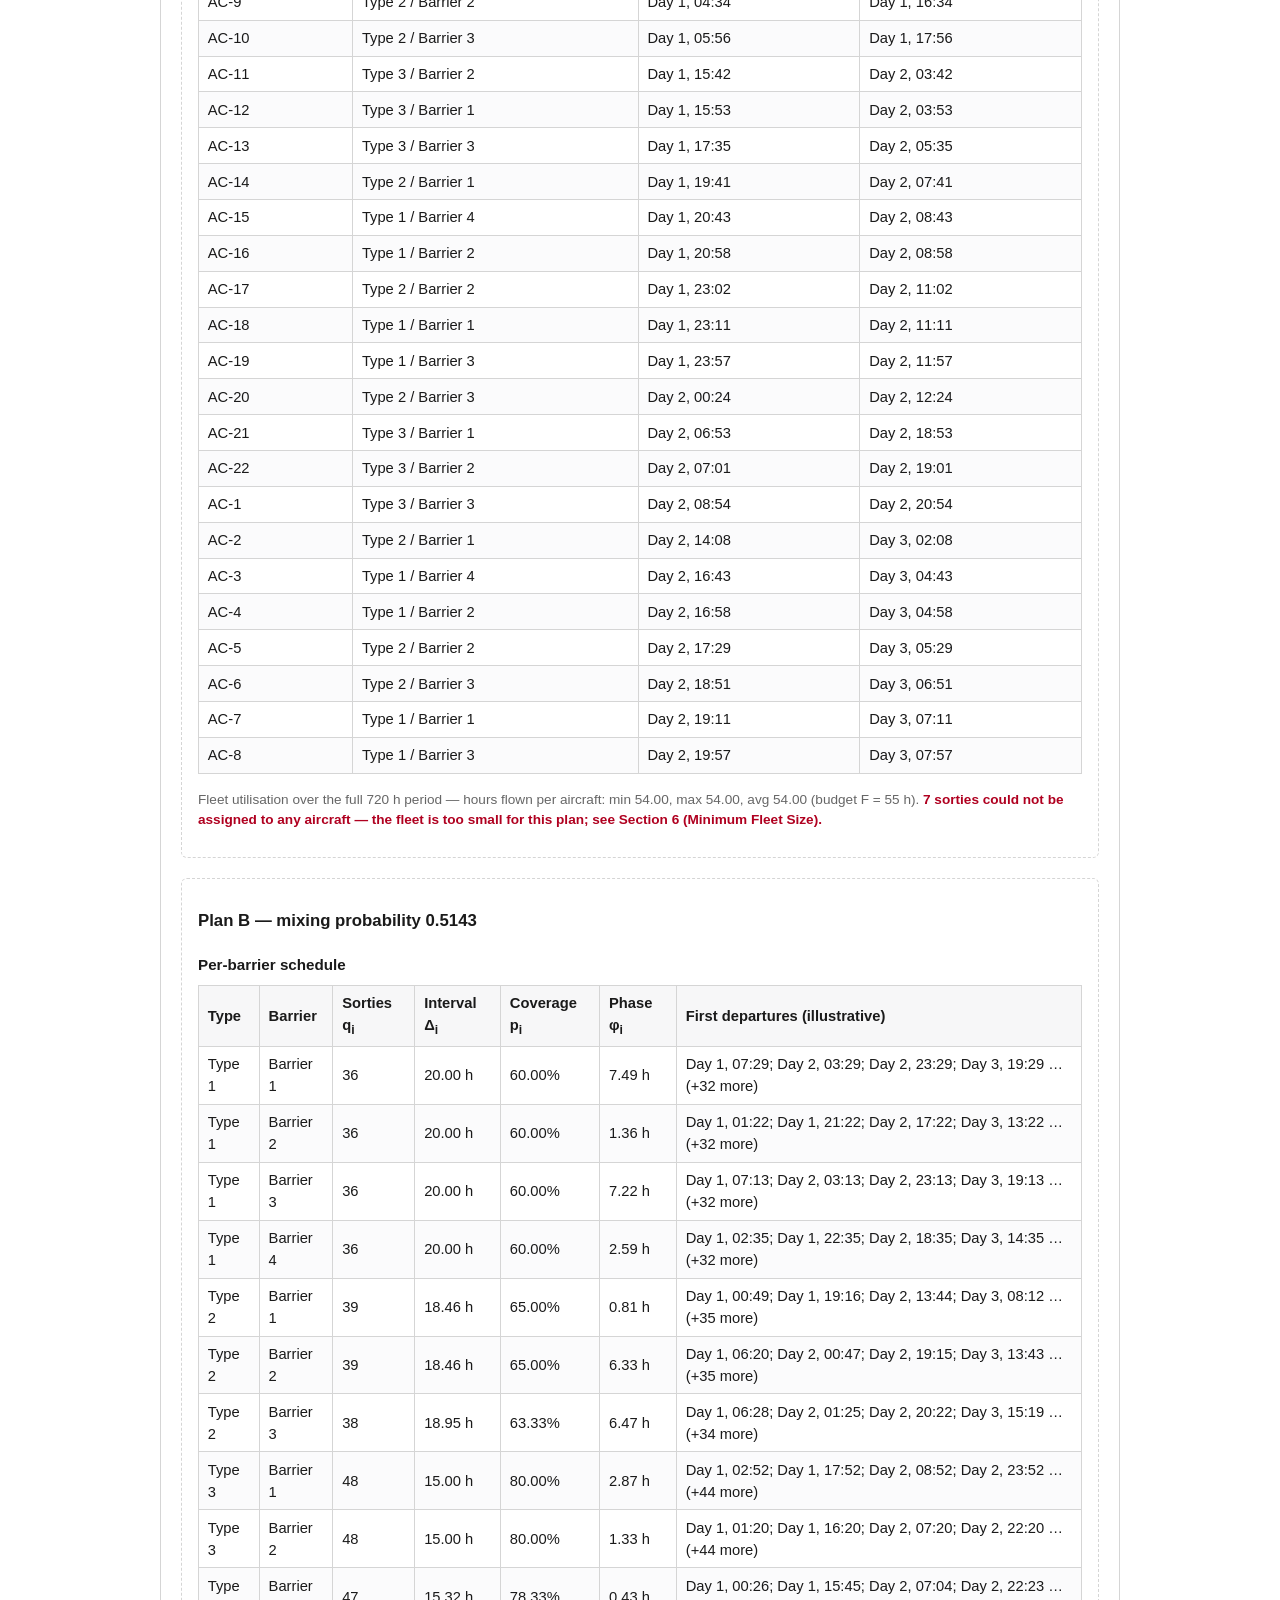
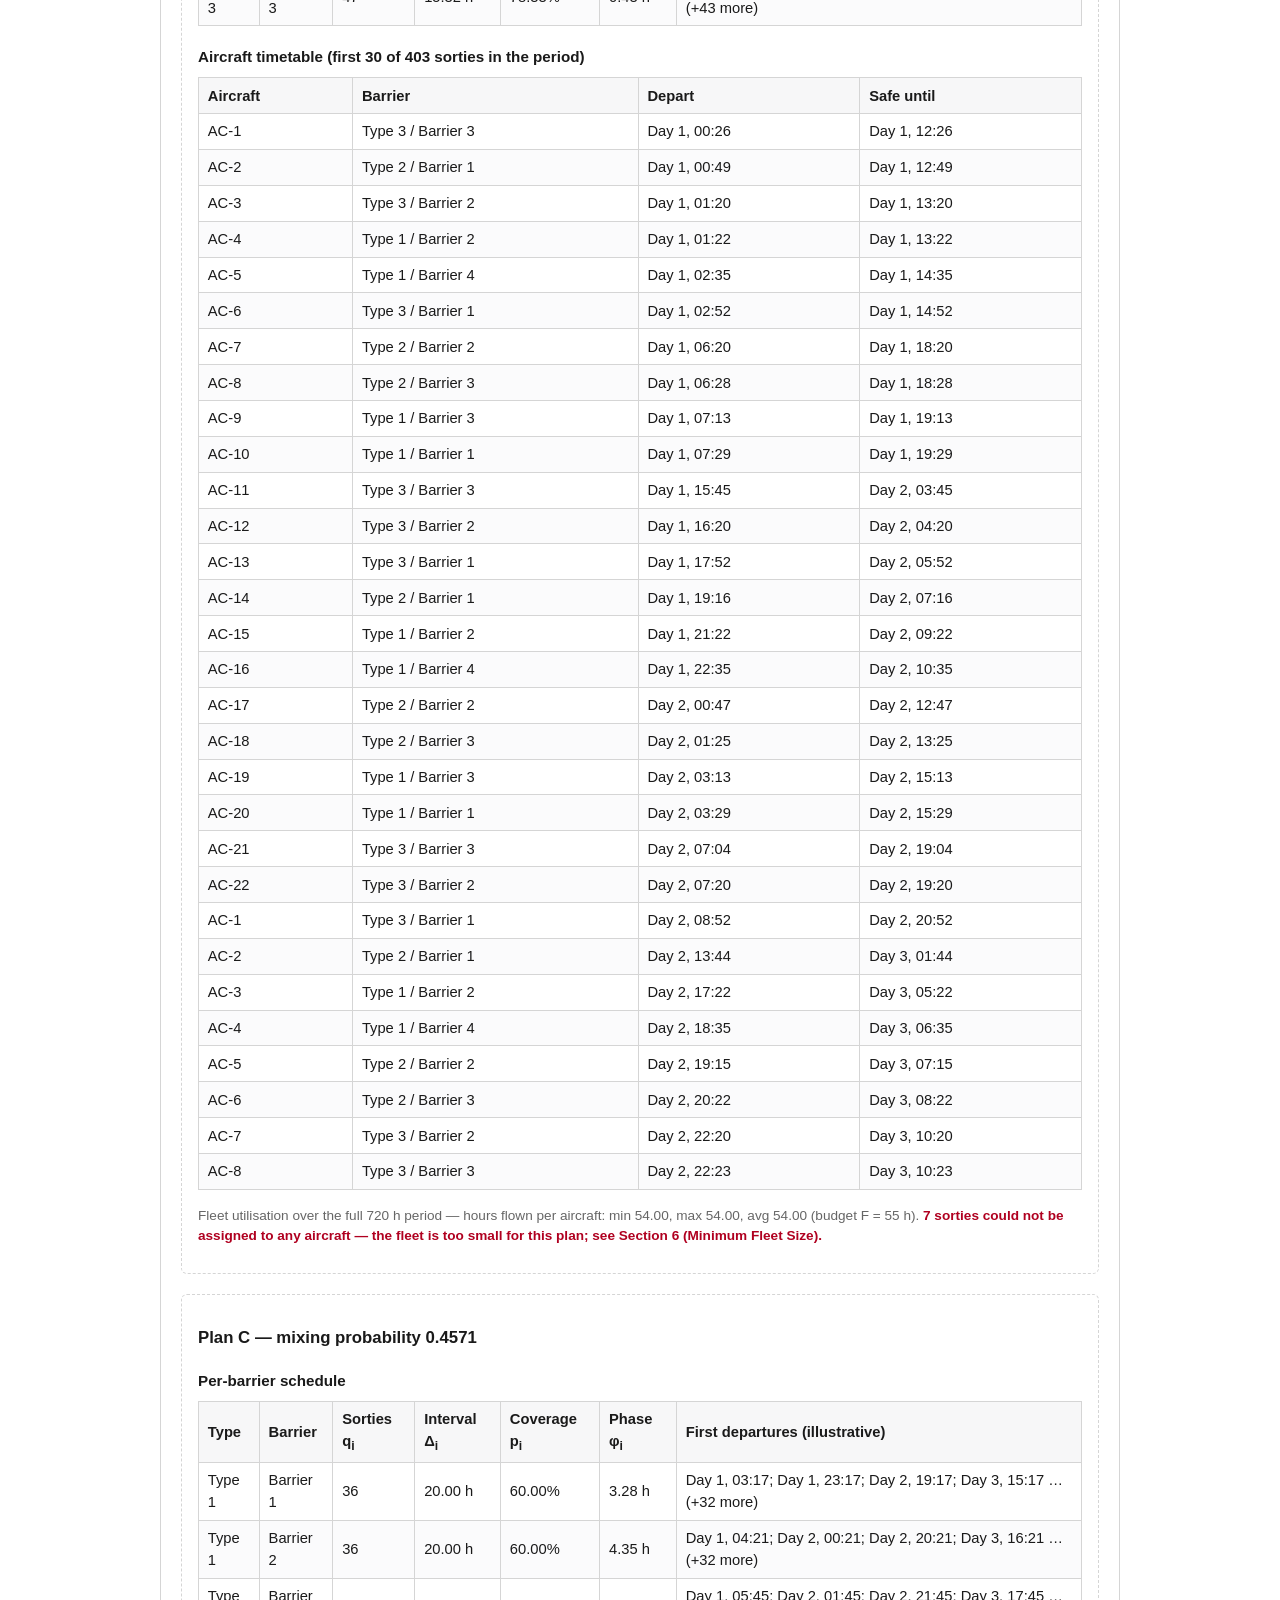
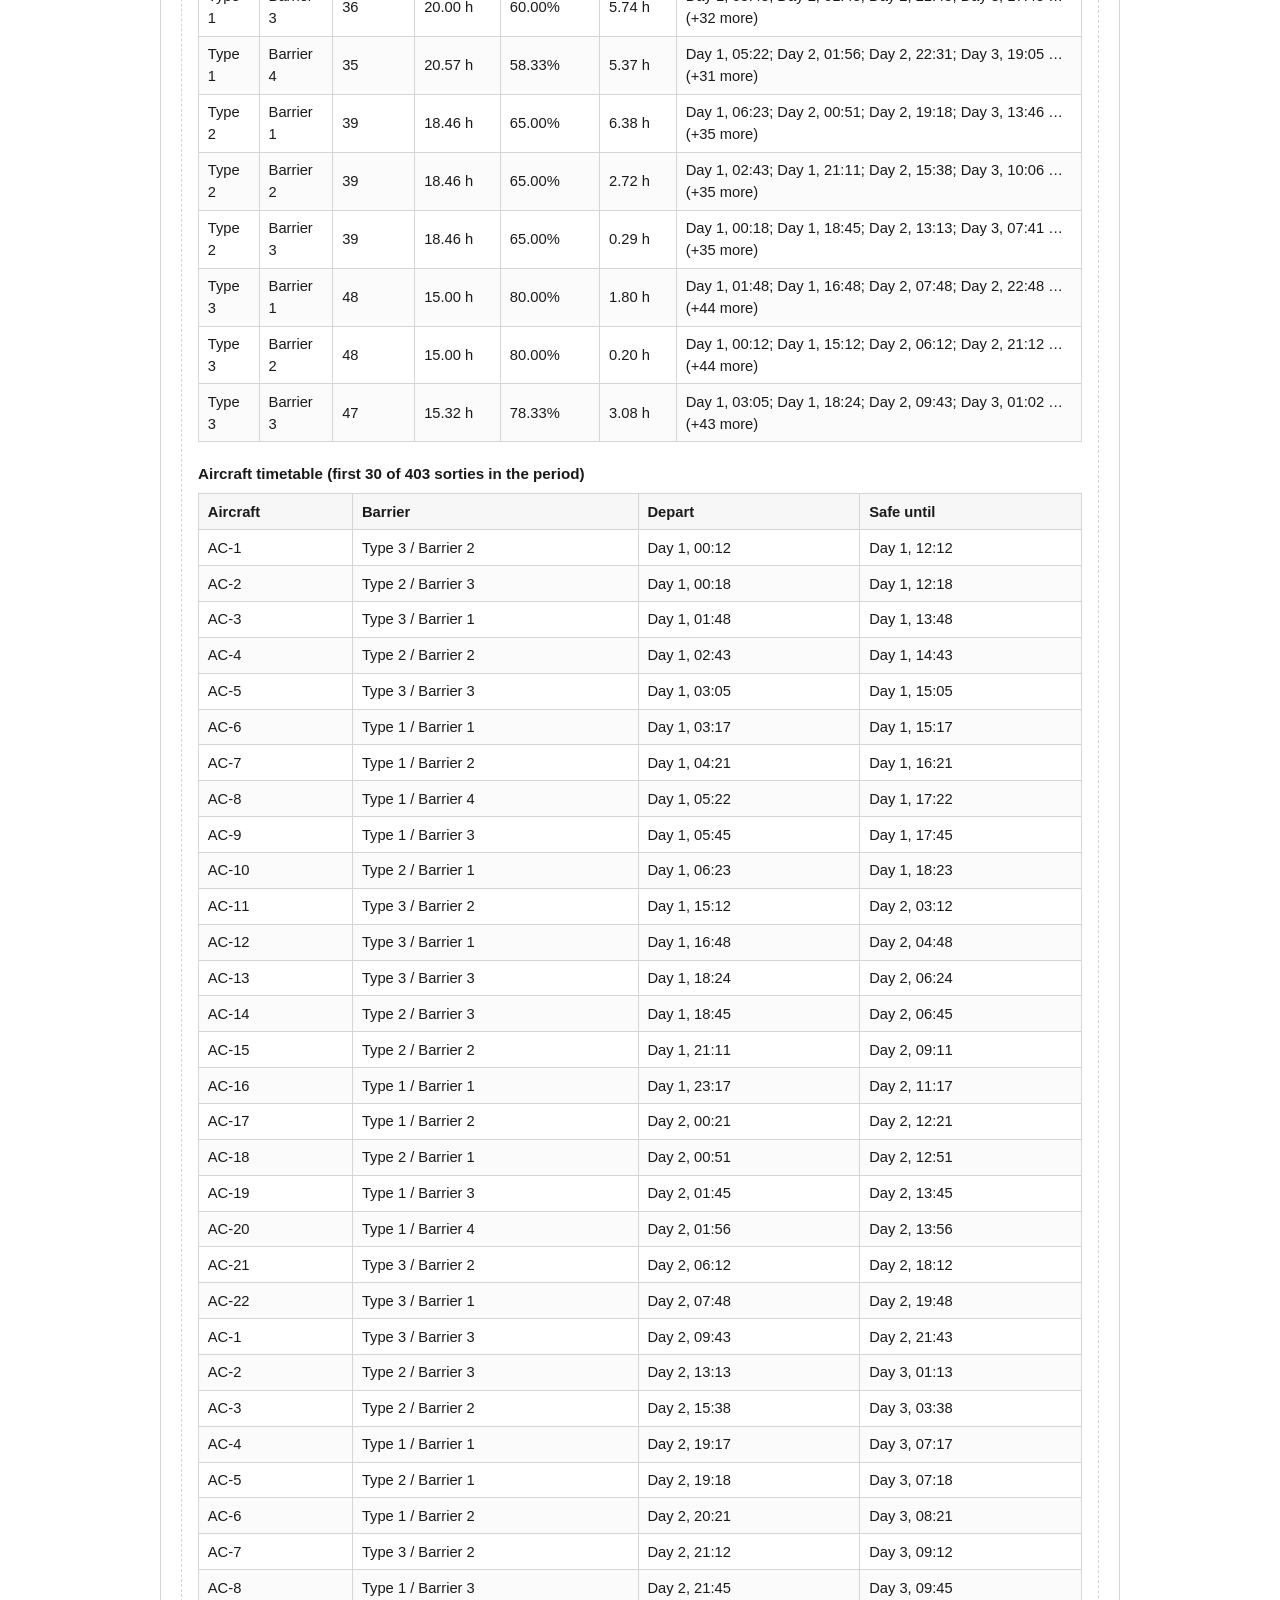
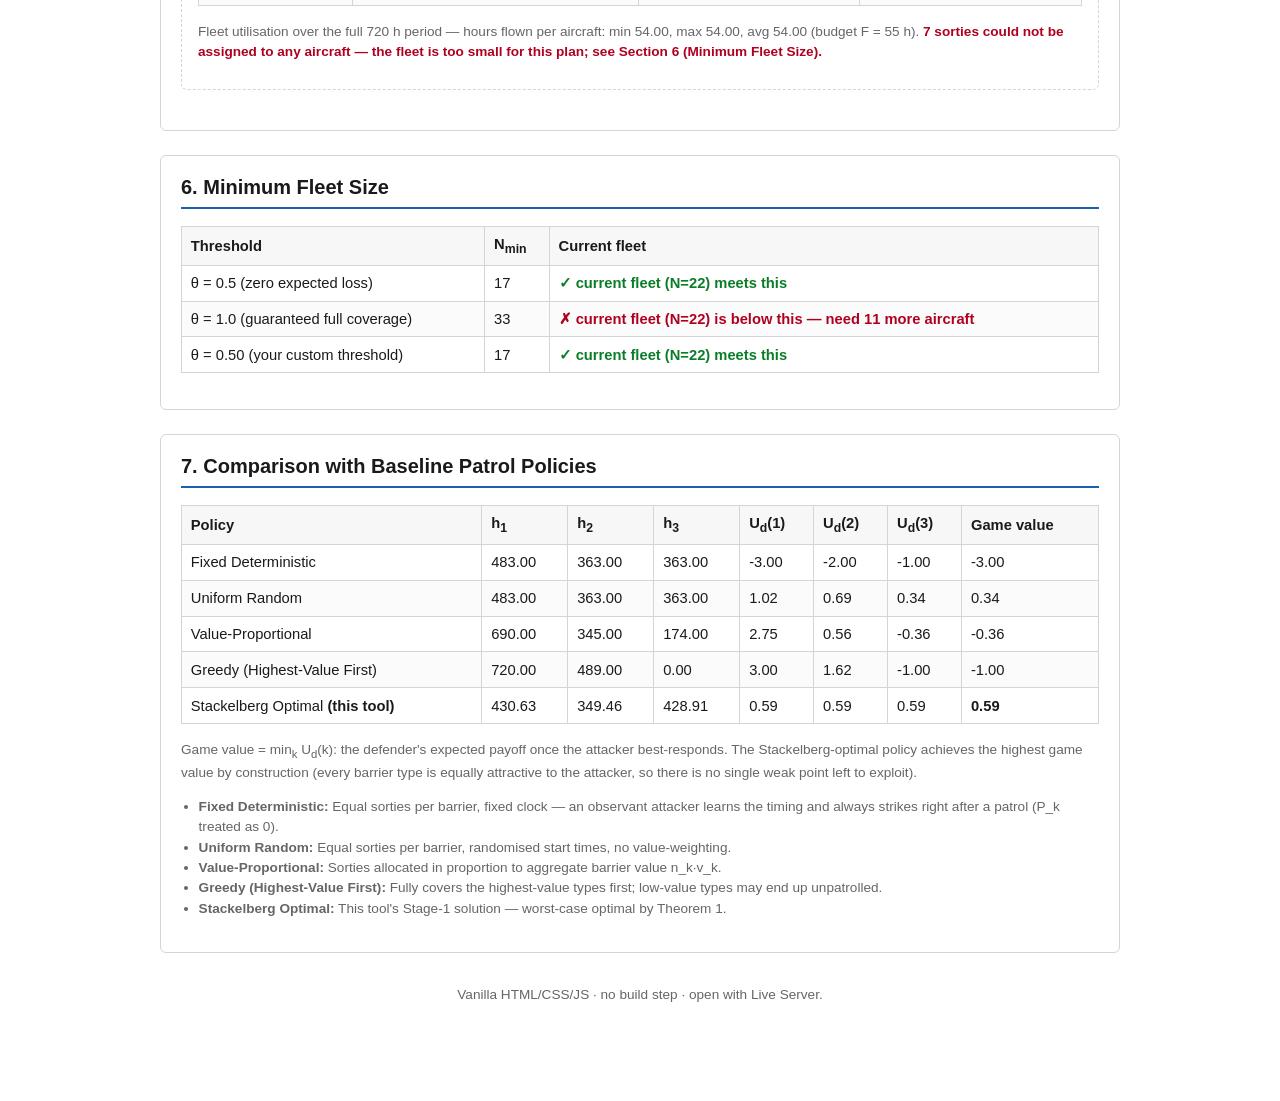
==== commit 7605b4eb: "Rolling back the dummy changes" ====
--- a/index.html
+++ b/index.html
@@ -10,7 +10,7 @@
 
 <body>
 
-  <h1>Stackelberg Security Game(SSG) — Aircraft Patrol Planning</h1>
+  <h1>Stackelberg Security Game — Aircraft Patrol Planning</h1>
   <p class="muted">
     Implements the three-stage algorithm from <em>"A Stackelberg Security Game Formulation for
       Aircraft Patrol Planning"</em>: Stage 1 (optimal flying-hour allocation), Stage 2 (mixed
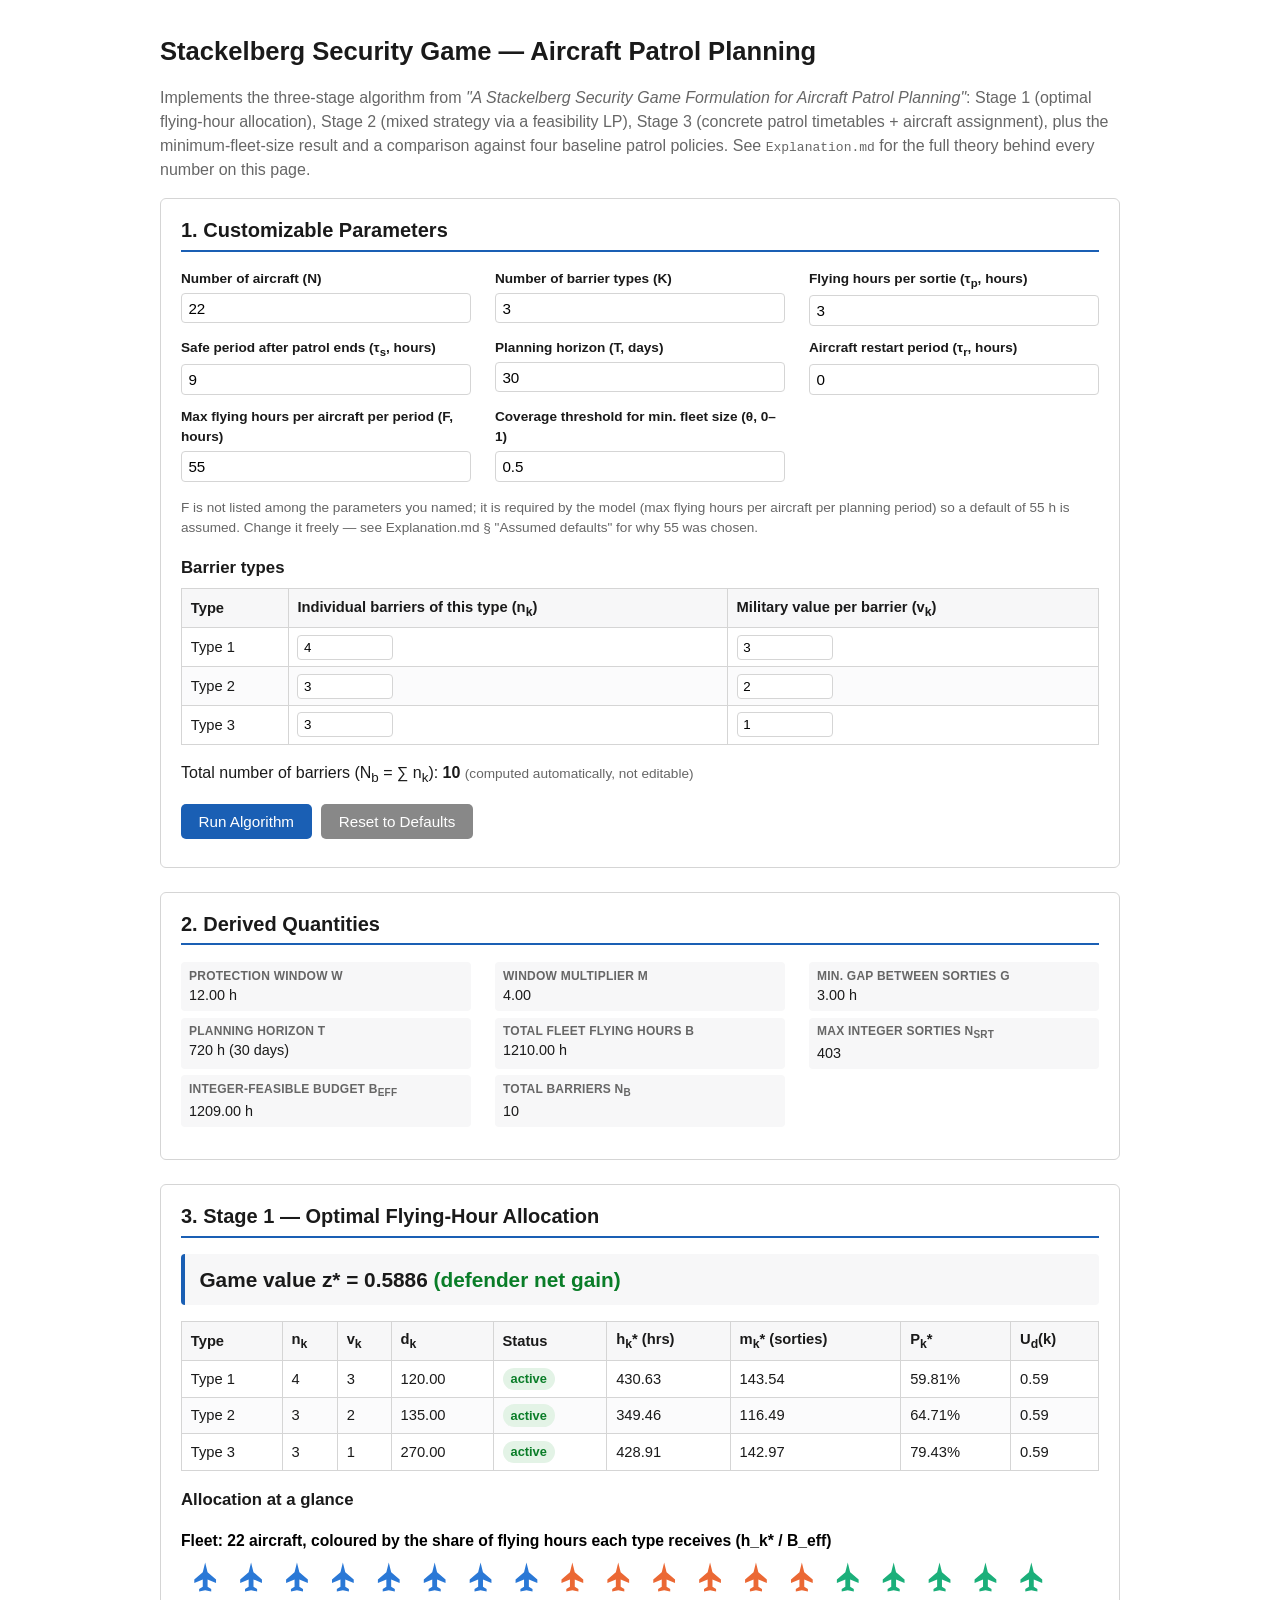
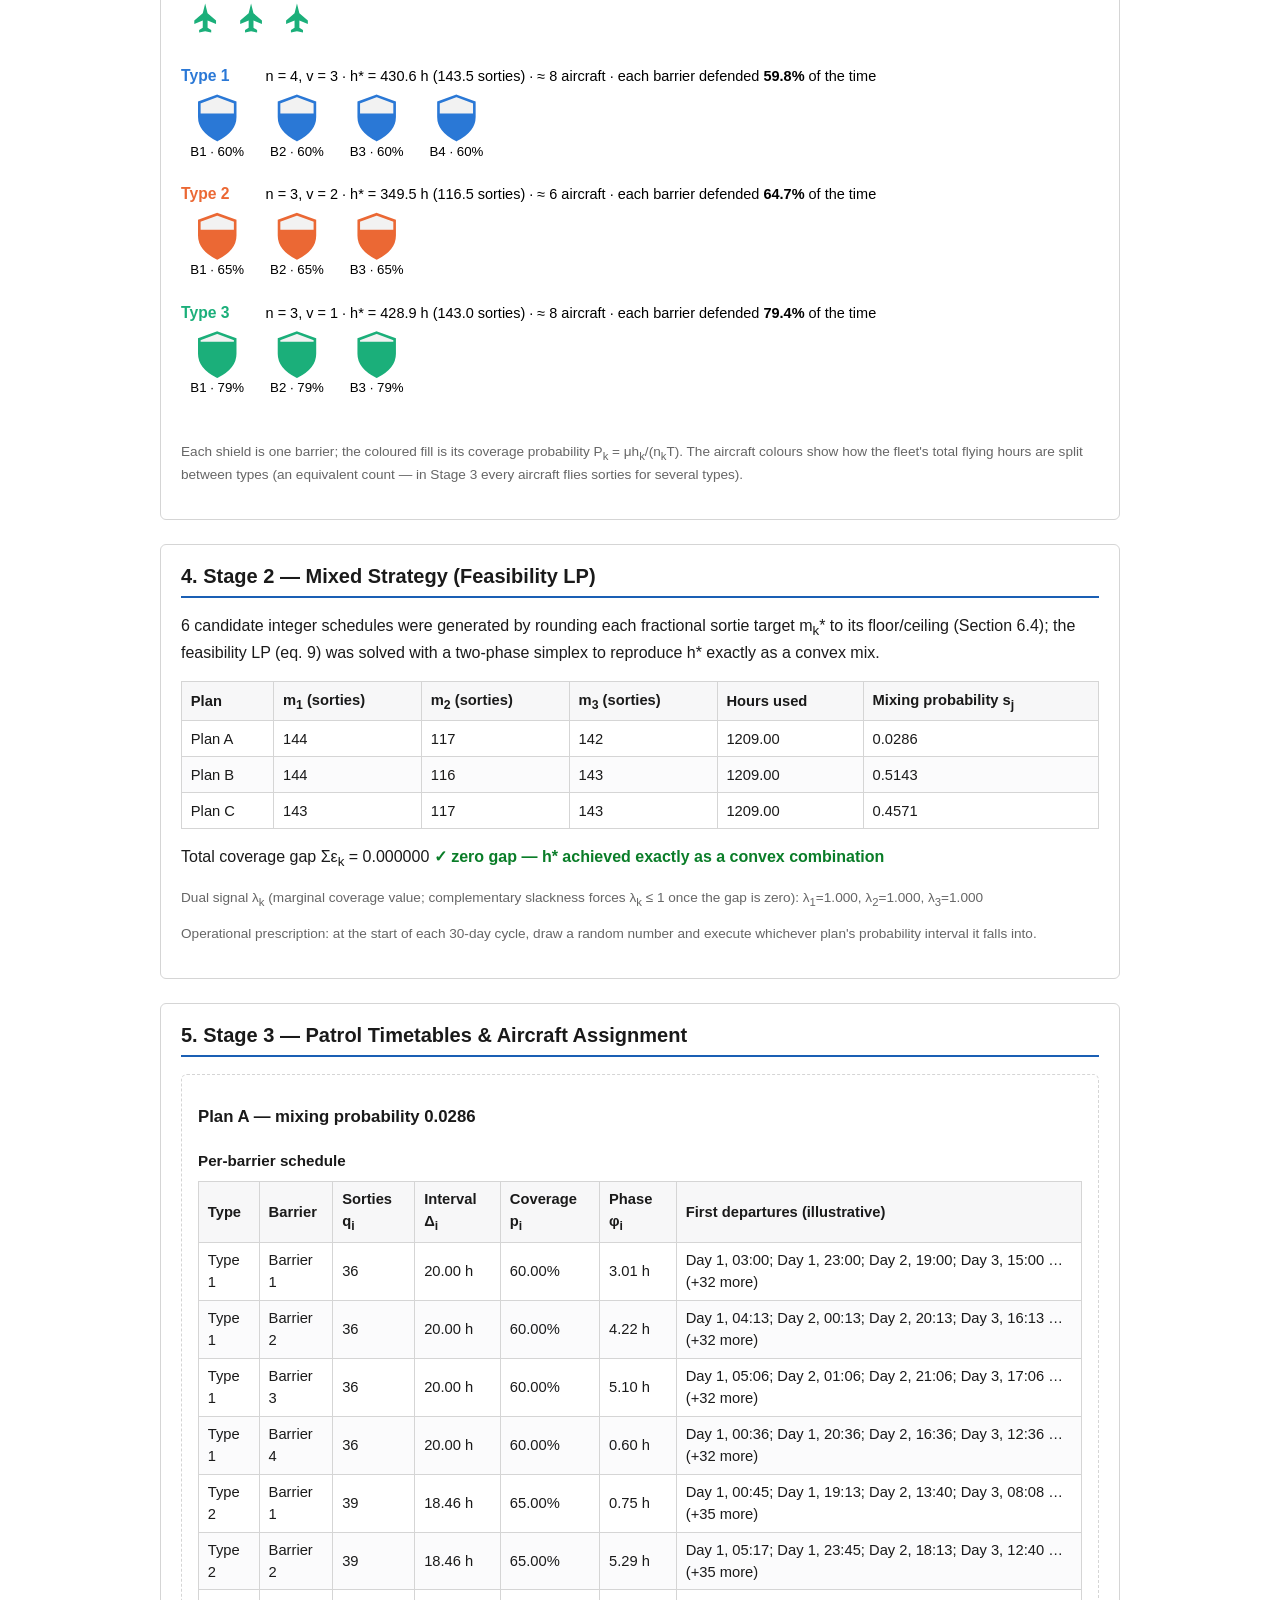
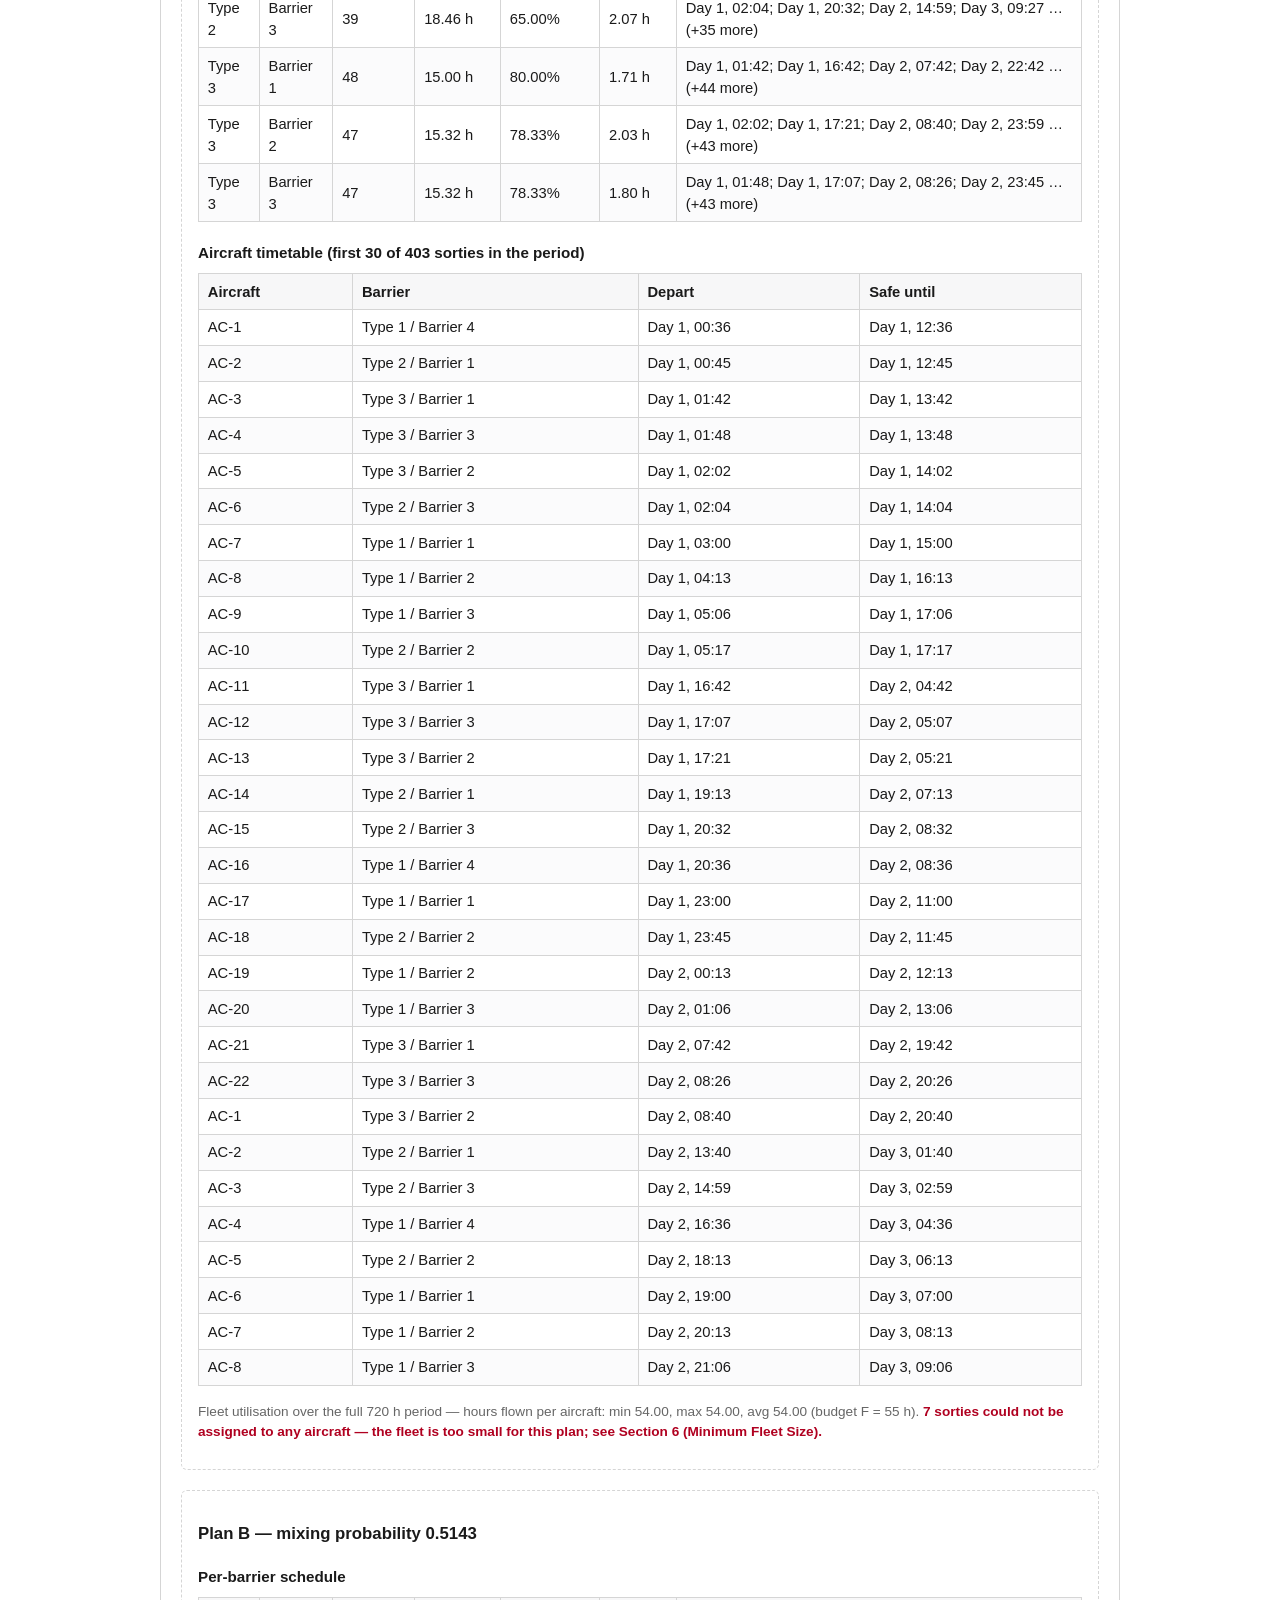
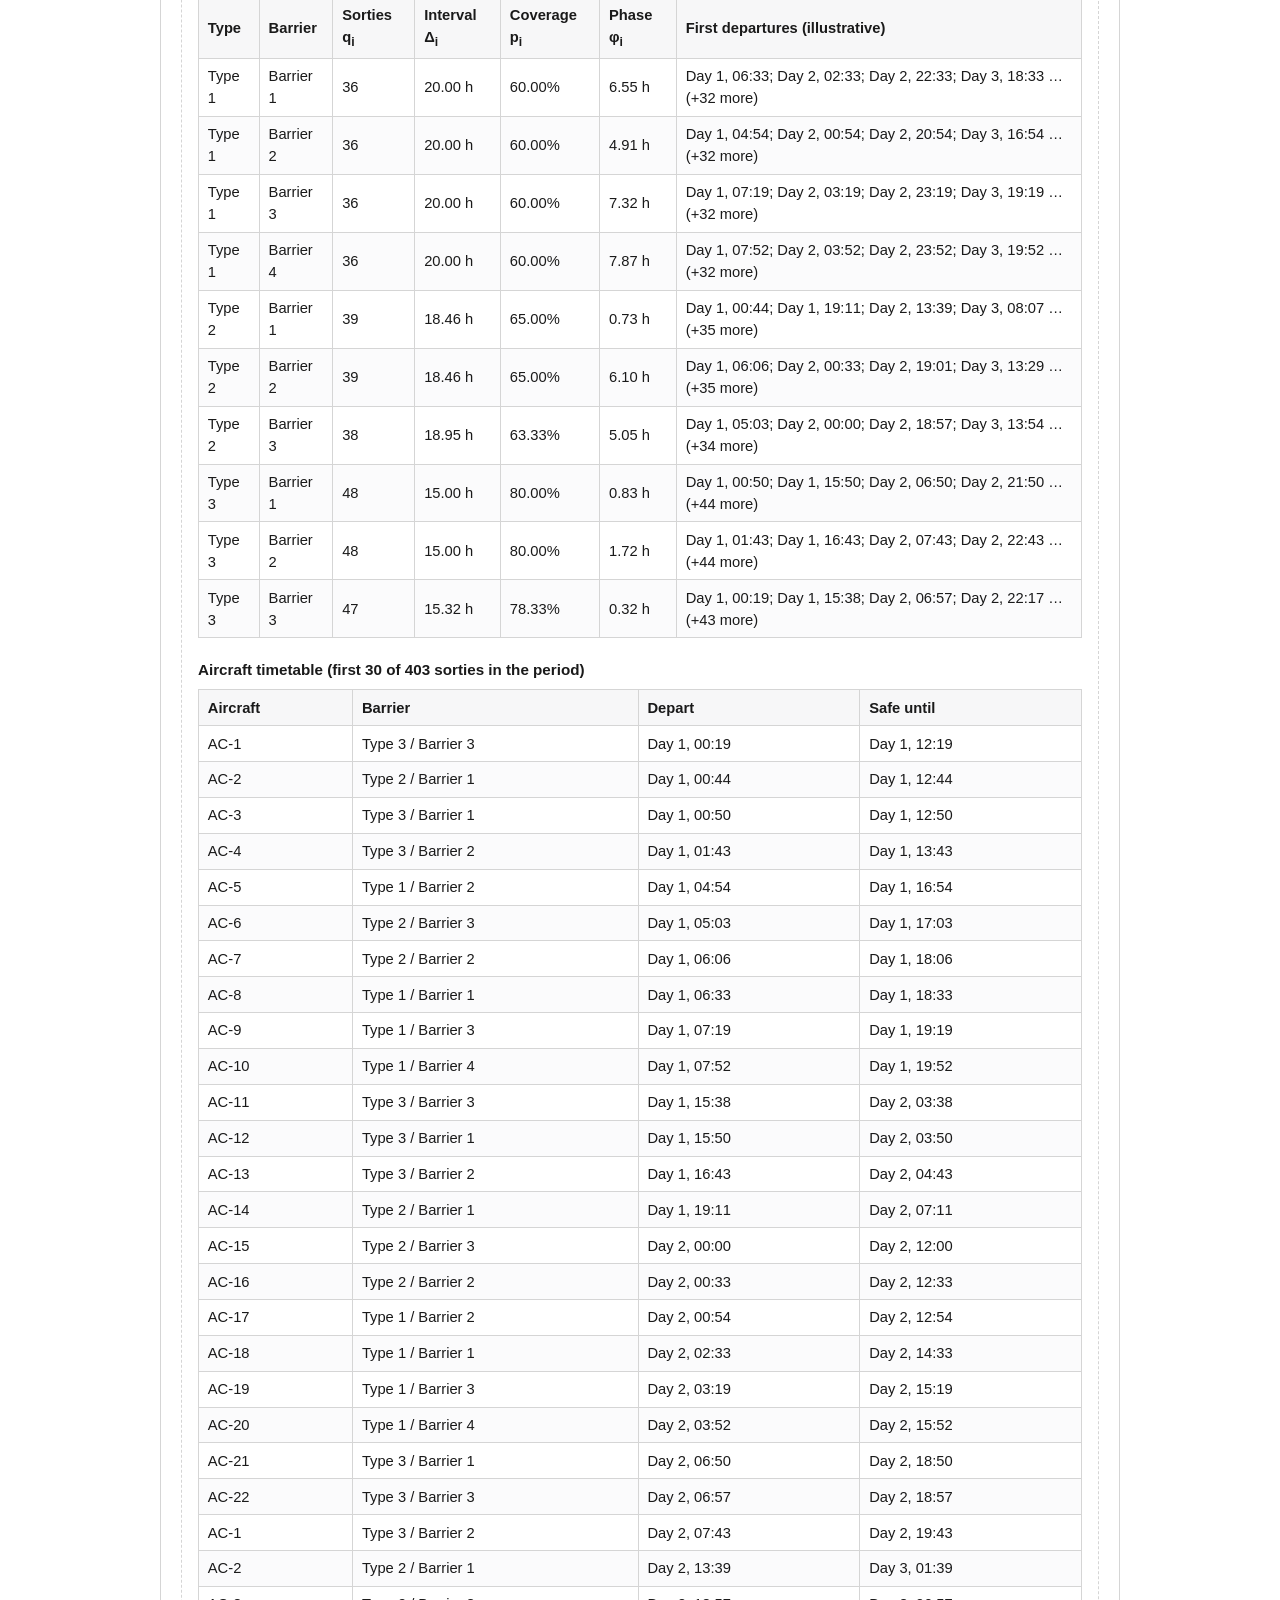
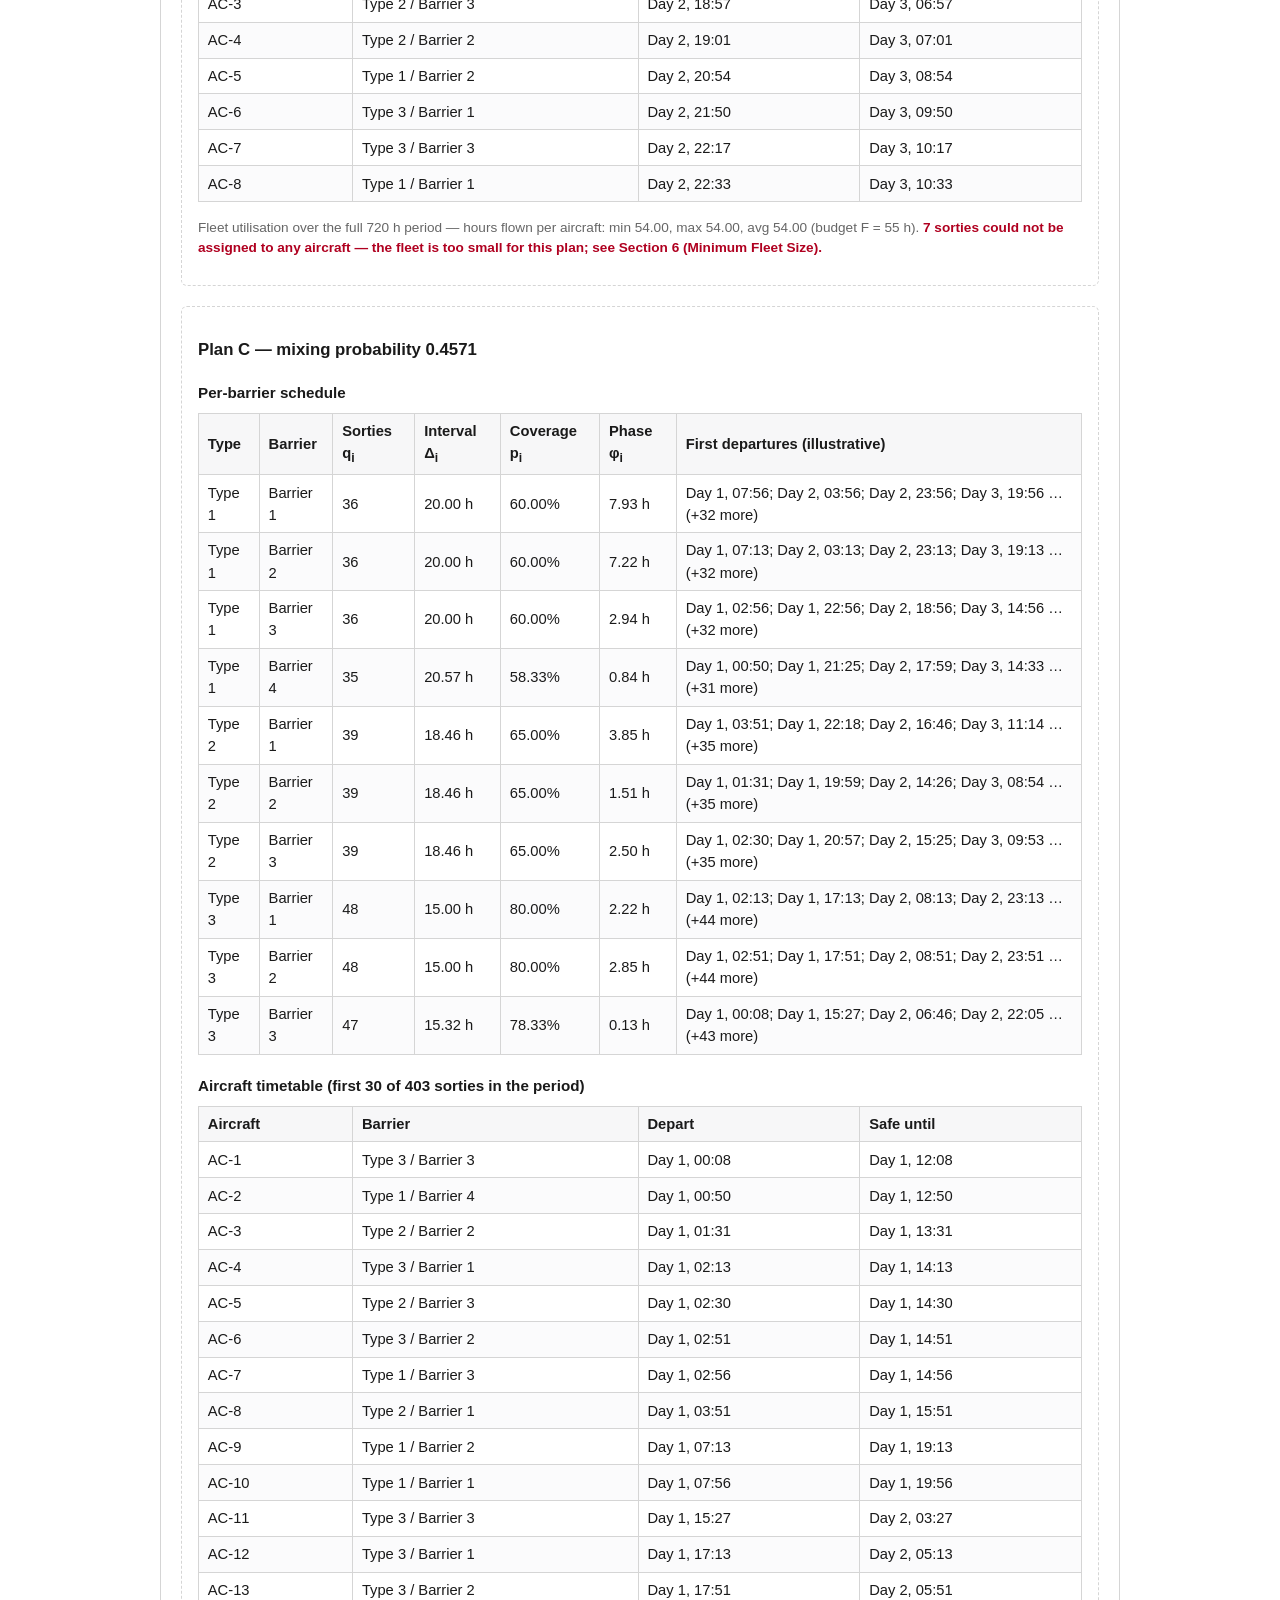
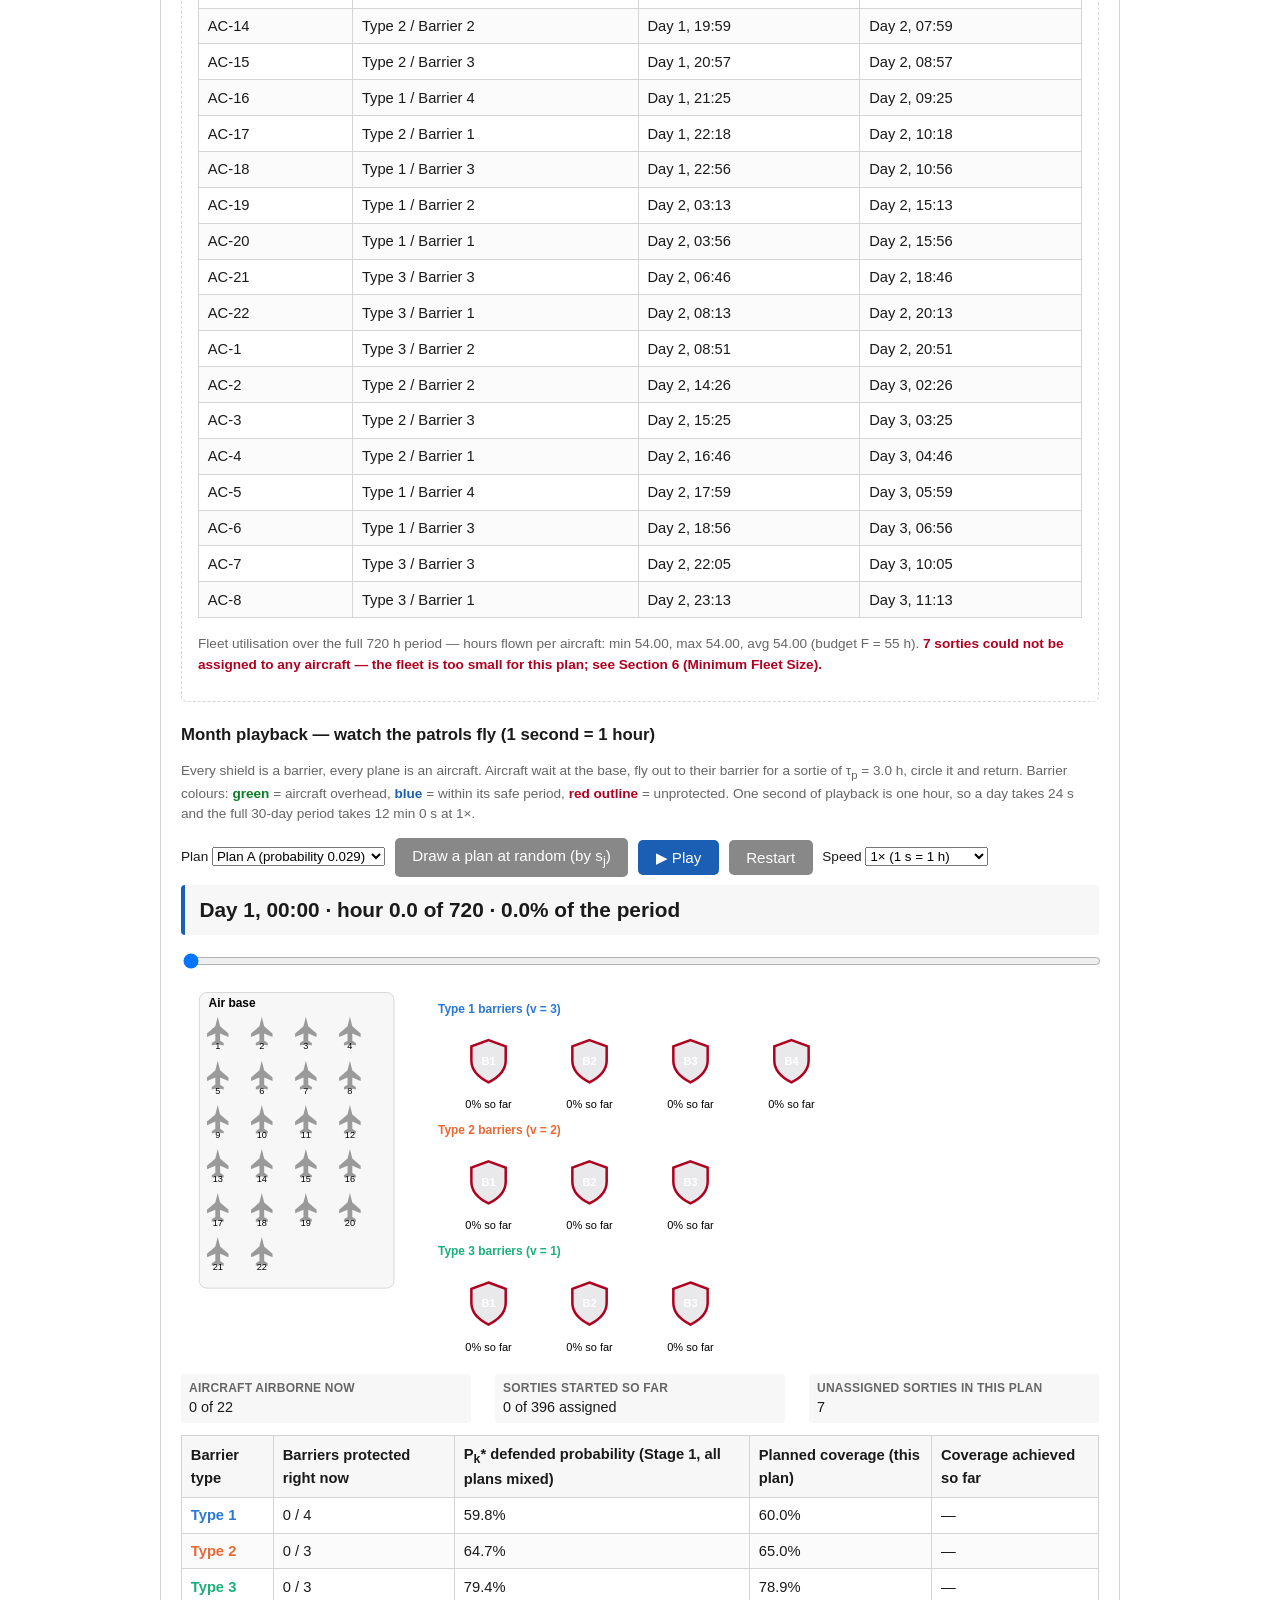
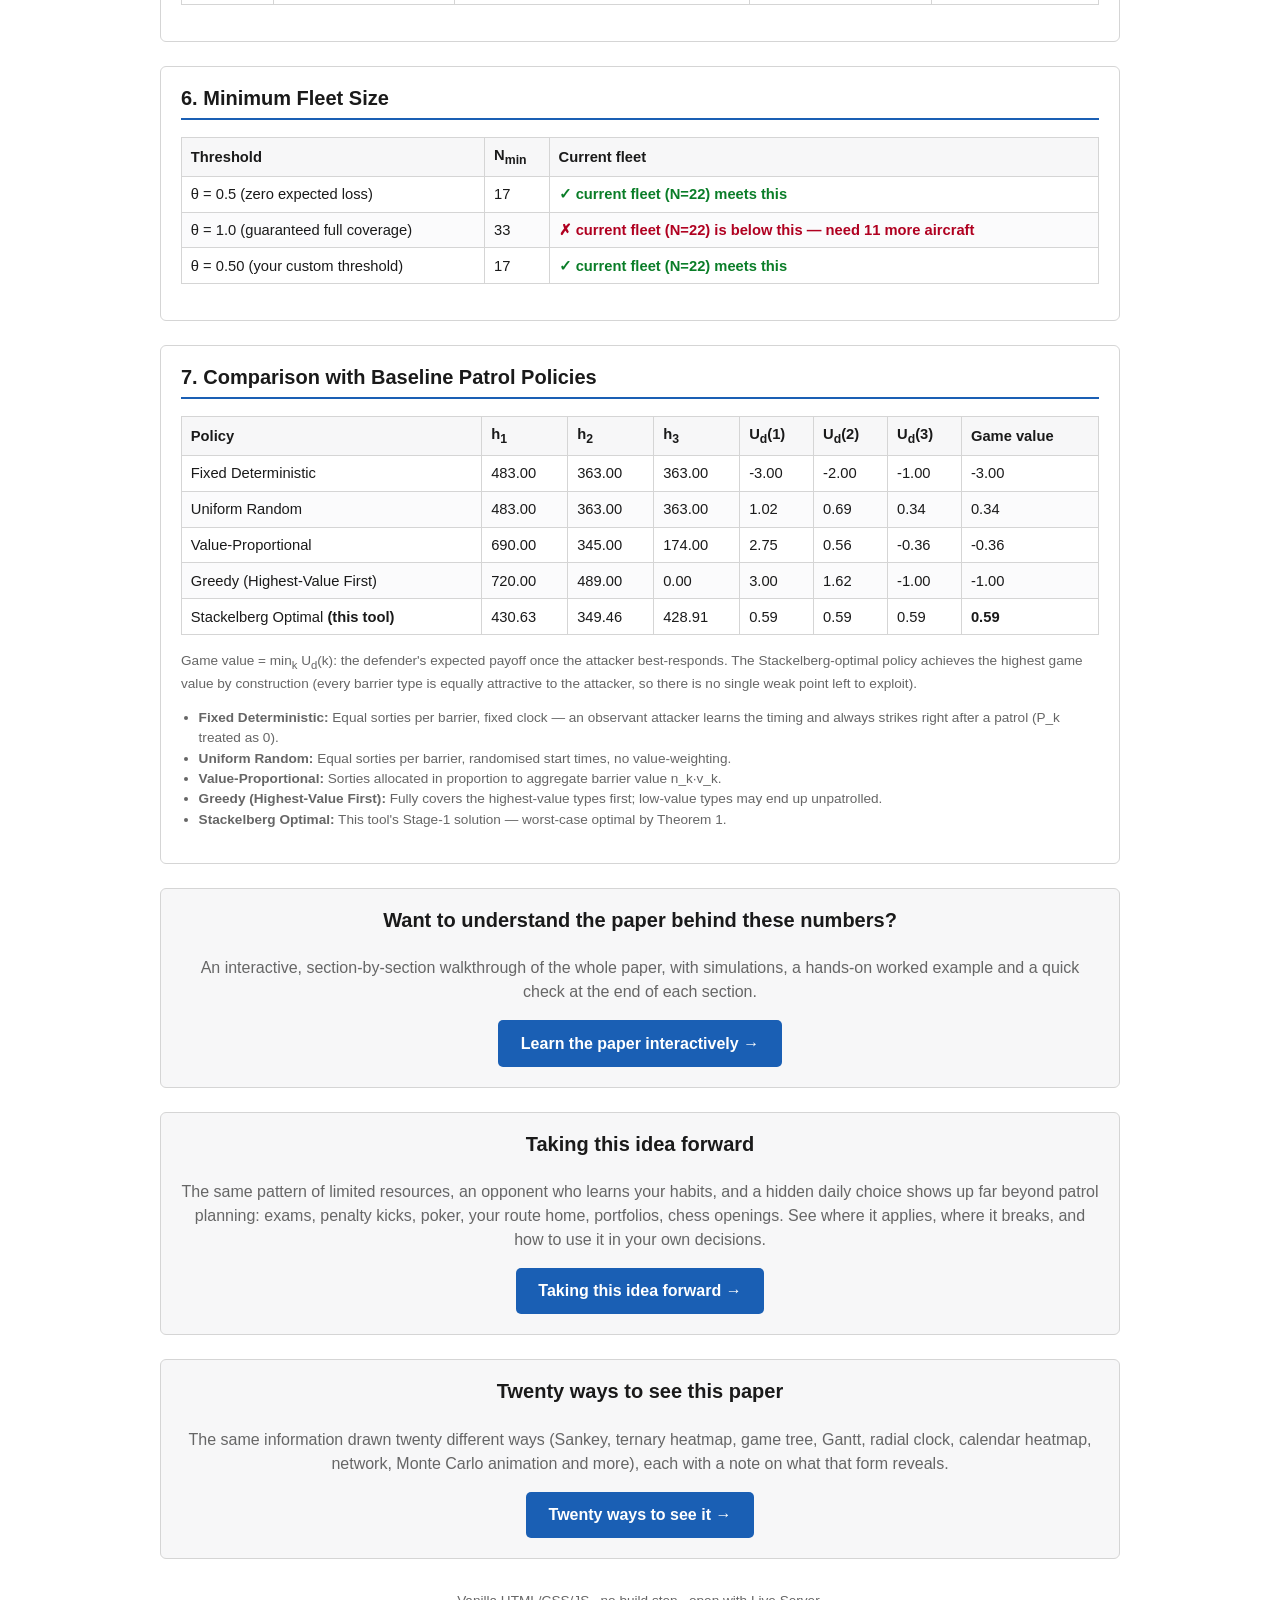
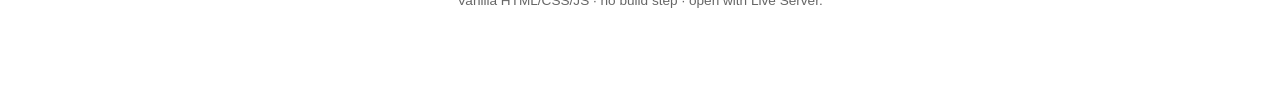
==== commit 1a29373f: "Adding learning pages, planner visuals, gallery and viva revision deck" ====
--- a/index.html
+++ b/index.html
@@ -96,6 +96,8 @@
   <section>
     <h2>3. Stage 1 — Optimal Flying-Hour Allocation</h2>
     <div id="stage1Output"></div>
+    <h3>Allocation at a glance</h3>
+    <div id="stage1Visual"></div>
   </section>
 
   <!-- ============================= STAGE 2 ============================= -->
@@ -108,6 +110,8 @@
   <section>
     <h2>5. Stage 3 — Patrol Timetables &amp; Aircraft Assignment</h2>
     <div id="stage3Output"></div>
+    <h3>Month playback &mdash; watch the patrols fly (1 second = 1 hour)</h3>
+    <div id="playbackOutput"></div>
   </section>
 
   <!-- ============================= FLEET SIZE ============================= -->
@@ -122,6 +126,31 @@
     <div id="baselineOutput"></div>
   </section>
 
+  <!-- ============================= LEARN THE PAPER ============================= -->
+  <section class="learn-cta">
+    <h2>Want to understand the paper behind these numbers?</h2>
+    <p class="muted">An interactive, section-by-section walkthrough of the whole paper, with simulations, a
+      hands-on worked example and a quick check at the end of each section.</p>
+    <a class="learn-btn" href="learn.html">Learn the paper interactively &rarr;</a>
+  </section>
+
+  <!-- ============================= TAKING THIS IDEA FORWARD ============================= -->
+  <section class="learn-cta">
+    <h2>Taking this idea forward</h2>
+    <p class="muted">The same pattern of limited resources, an opponent who learns your habits, and a hidden daily
+      choice shows up far beyond patrol planning: exams, penalty kicks, poker, your route home, portfolios, chess
+      openings. See where it applies, where it breaks, and how to use it in your own decisions.</p>
+    <a class="learn-btn" href="beyond.html">Taking this idea forward &rarr;</a>
+  </section>
+
+  <!-- ============================= TWENTY WAYS TO SEE IT ============================= -->
+  <section class="learn-cta">
+    <h2>Twenty ways to see this paper</h2>
+    <p class="muted">The same information drawn twenty different ways (Sankey, ternary heatmap, game tree, Gantt, radial
+      clock, calendar heatmap, network, Monte Carlo animation and more), each with a note on what that form reveals.</p>
+    <a class="learn-btn" href="gallery.html">Twenty ways to see it &rarr;</a>
+  </section>
+
   <footer class="muted small">
     Vanilla HTML/CSS/JS &middot; no build step &middot; open with Live Server.
   </footer>
--- a/style.css
+++ b/style.css
@@ -135,3 +135,17 @@
 }
 
 footer { margin-top: 2rem; text-align: center; }
+
+.learn-cta { text-align: center; background: var(--bg-alt); }
+.learn-cta h2 { border-bottom: none; }
+.learn-btn {
+  display: inline-block;
+  background: var(--accent);
+  color: #fff;
+  text-decoration: none;
+  padding: 0.7rem 1.4rem;
+  border-radius: 5px;
+  font-weight: 600;
+  font-size: 1rem;
+}
+.learn-btn:hover { background: #164b8f; }
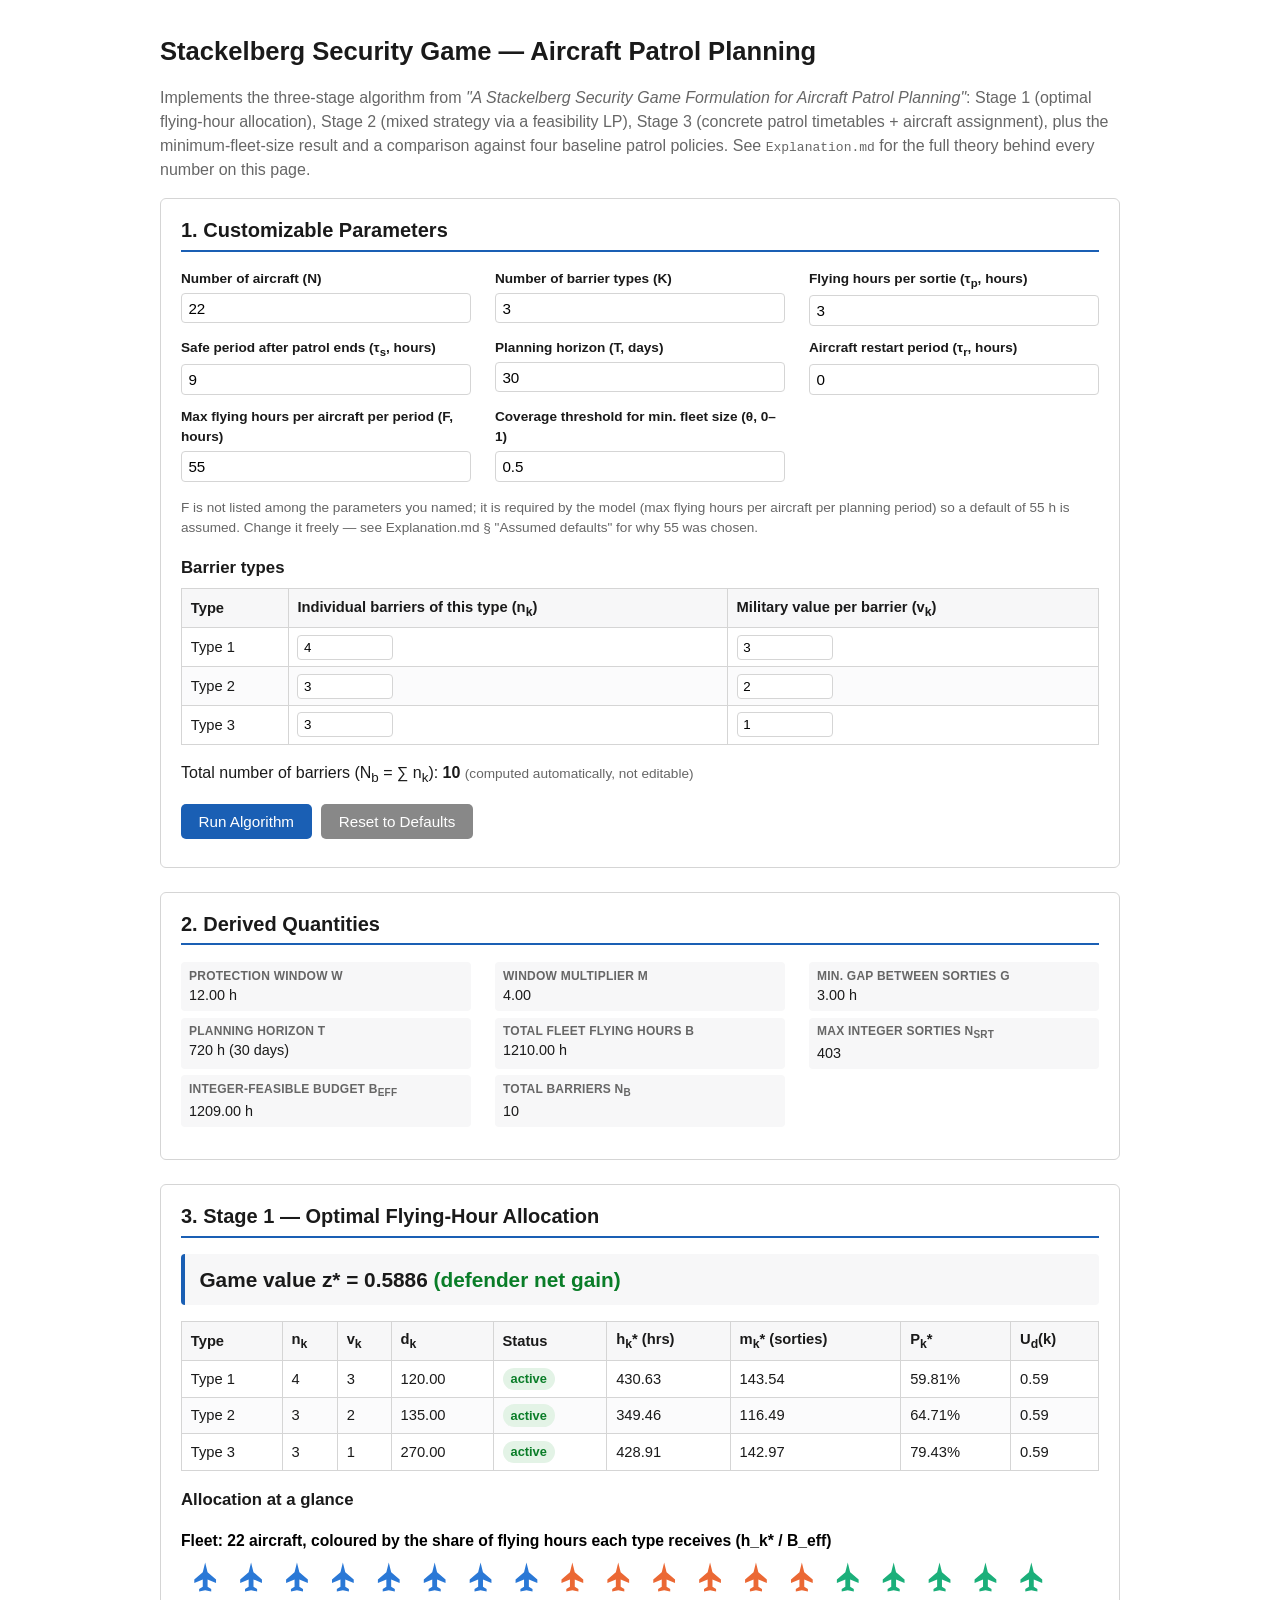
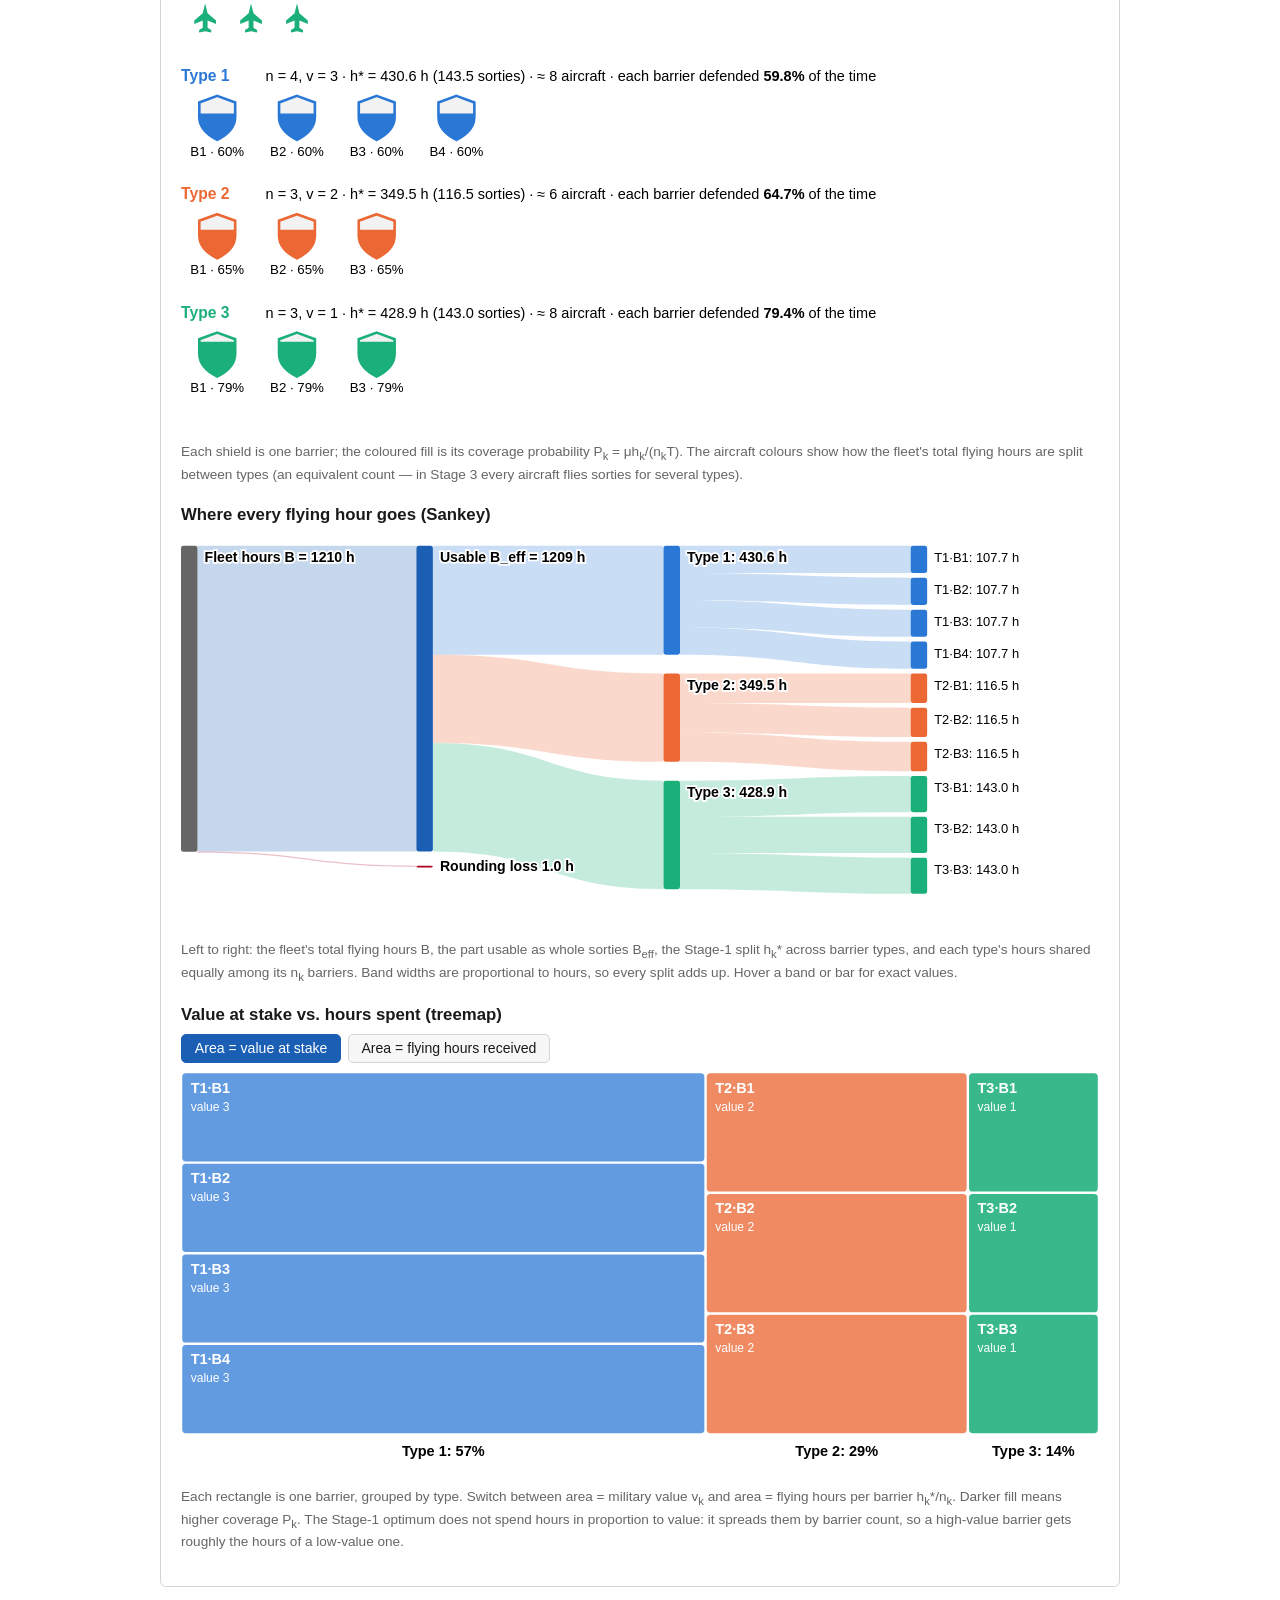
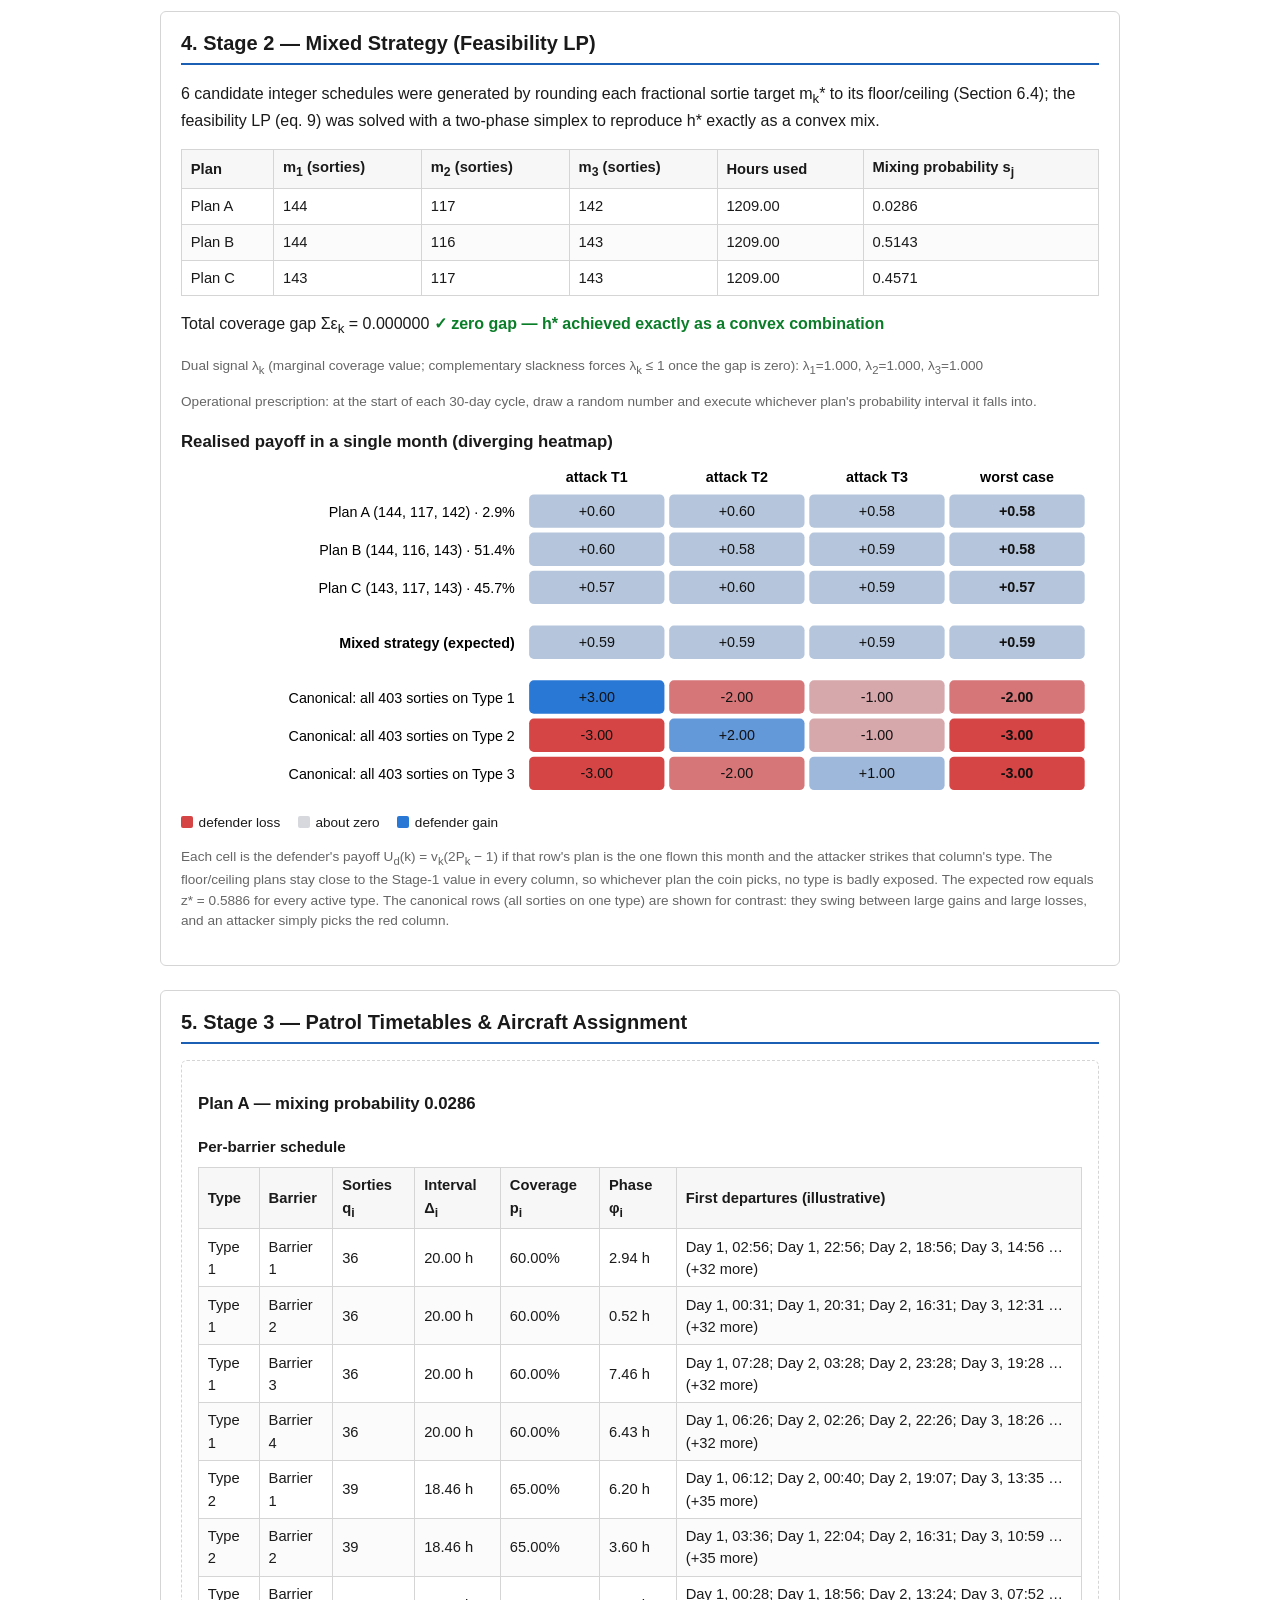
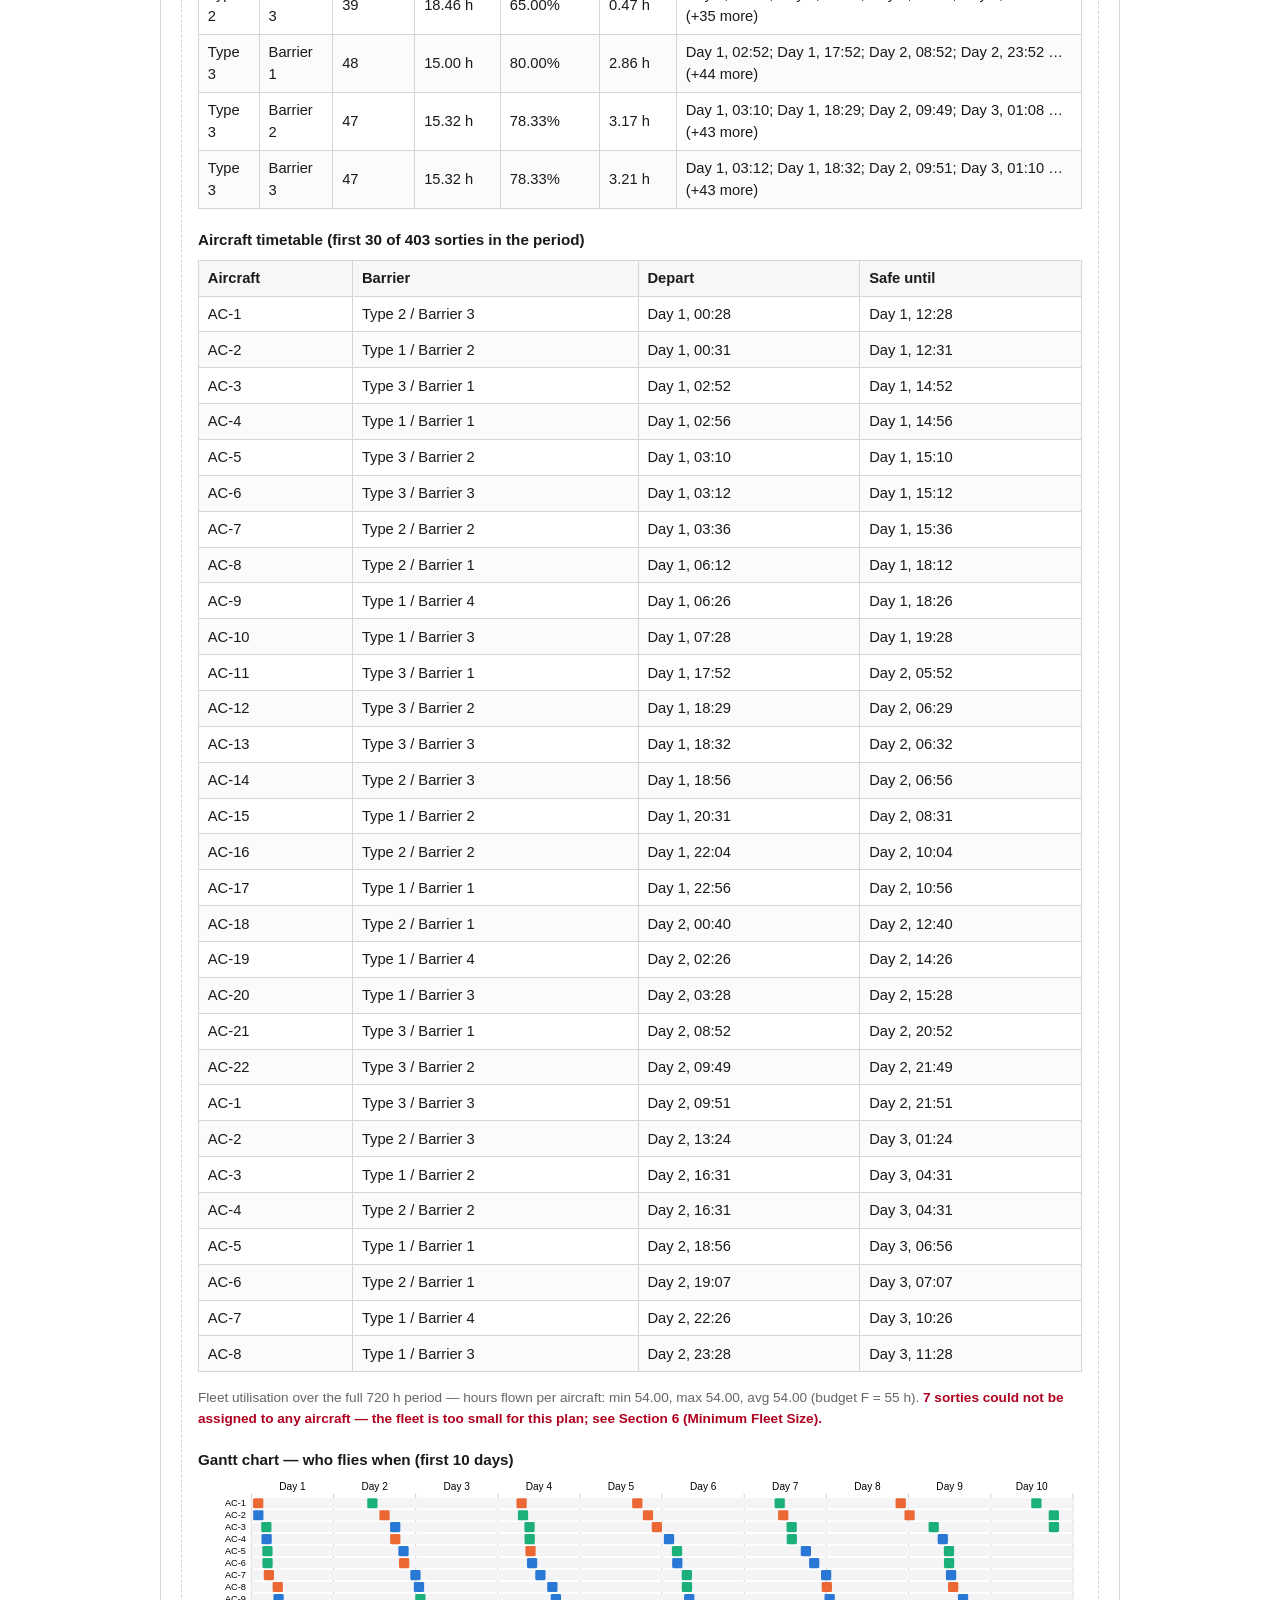
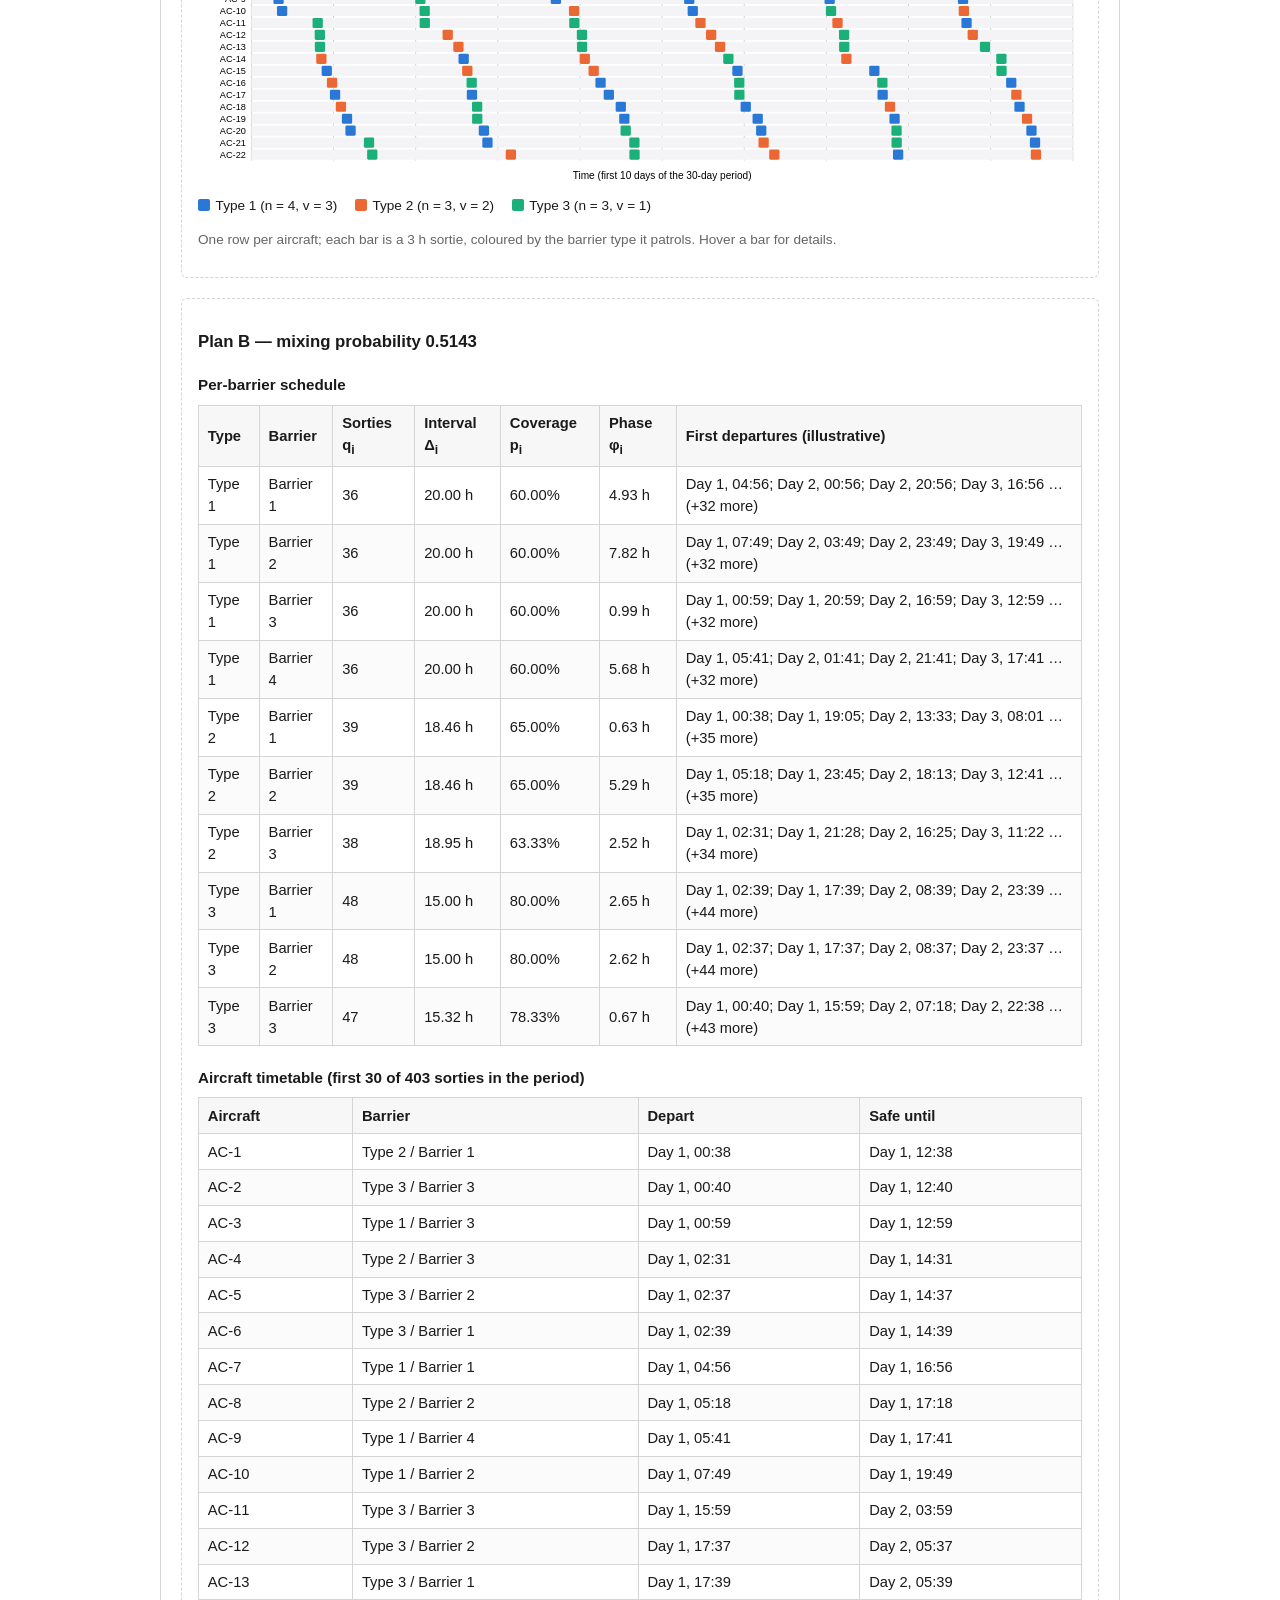
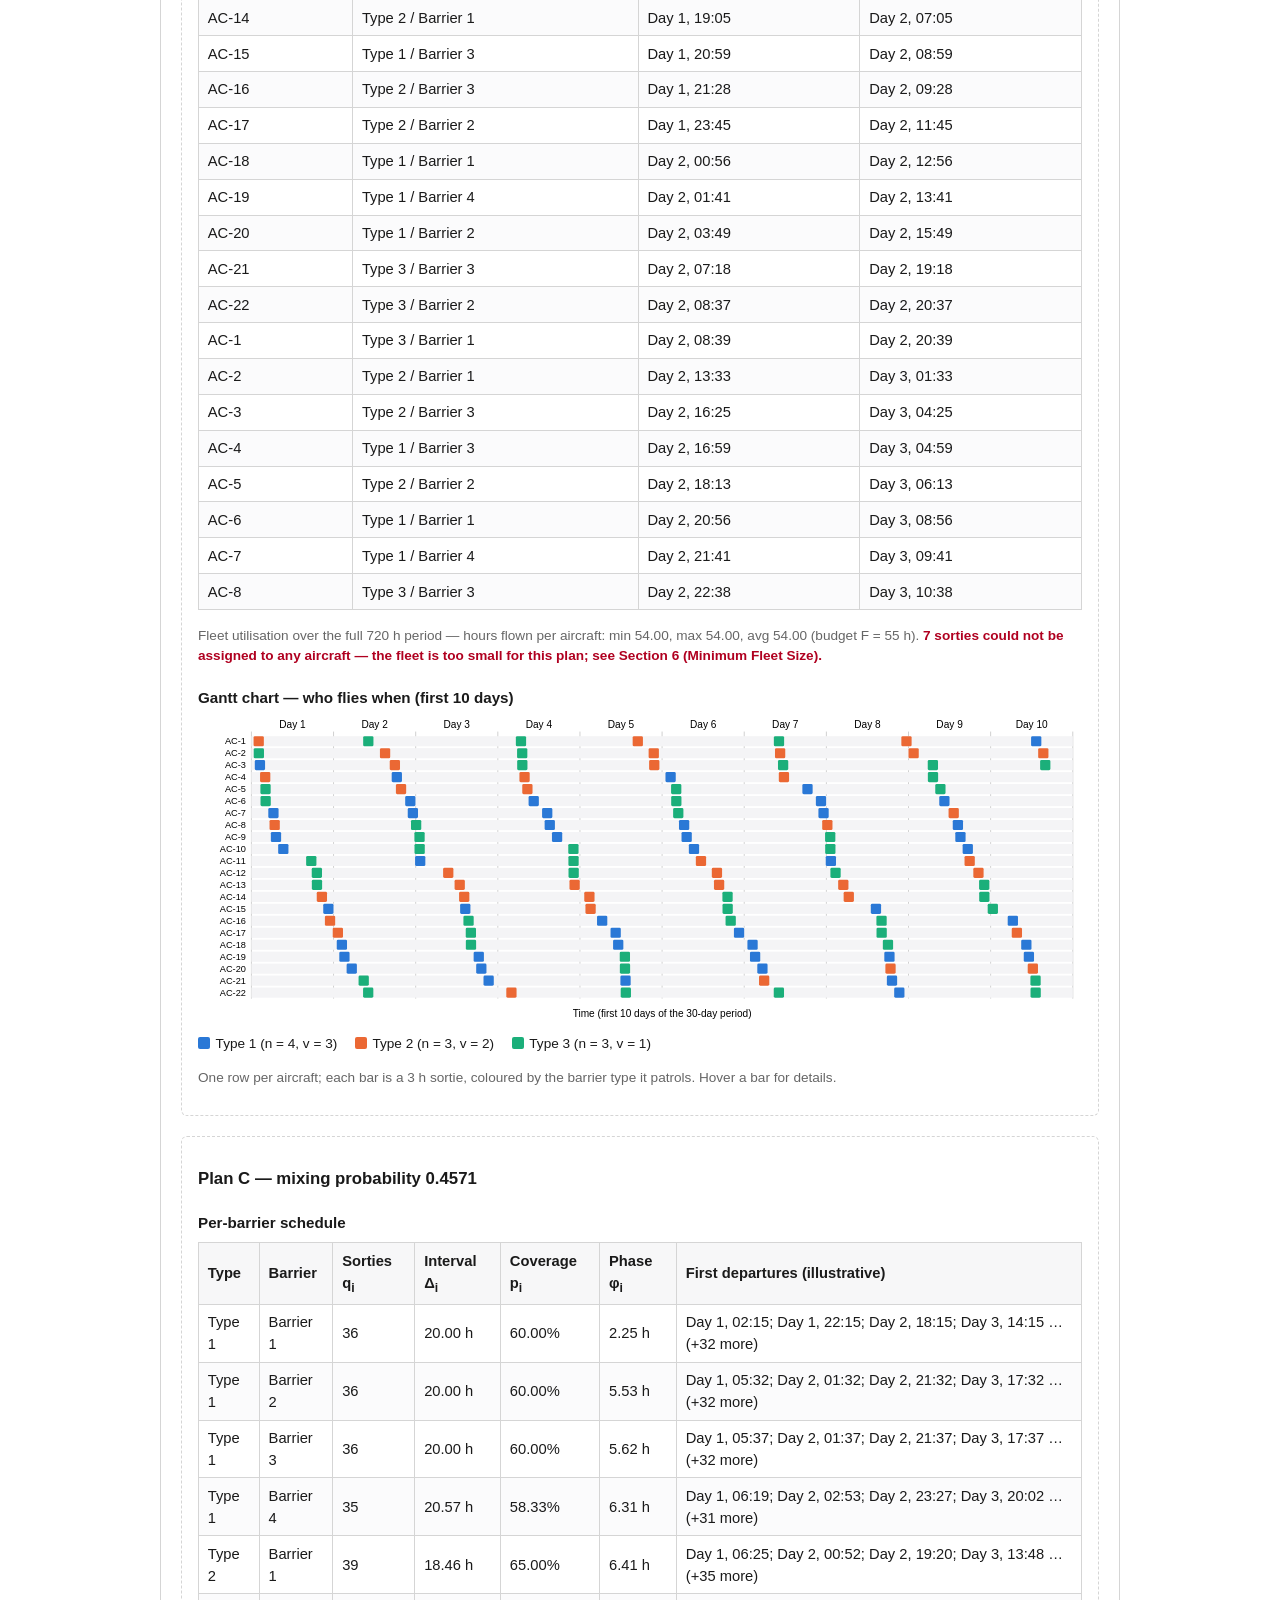
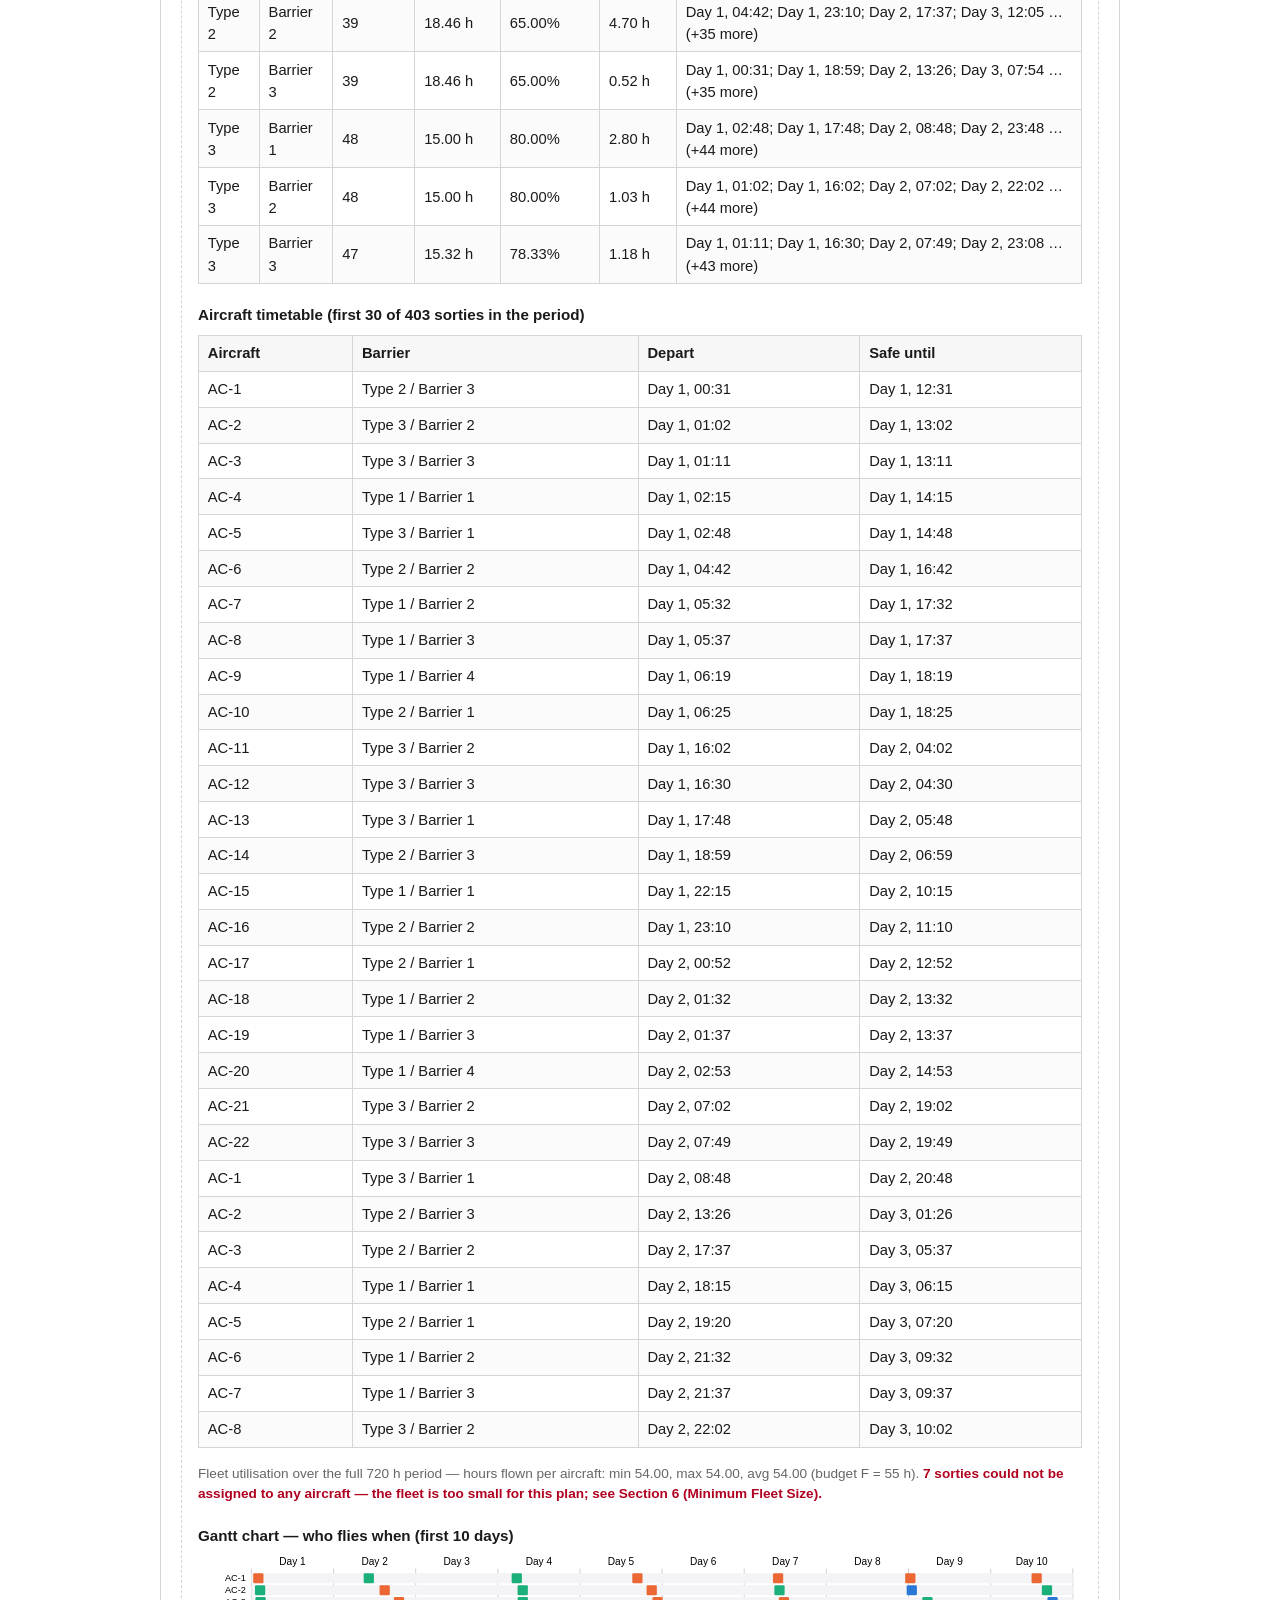
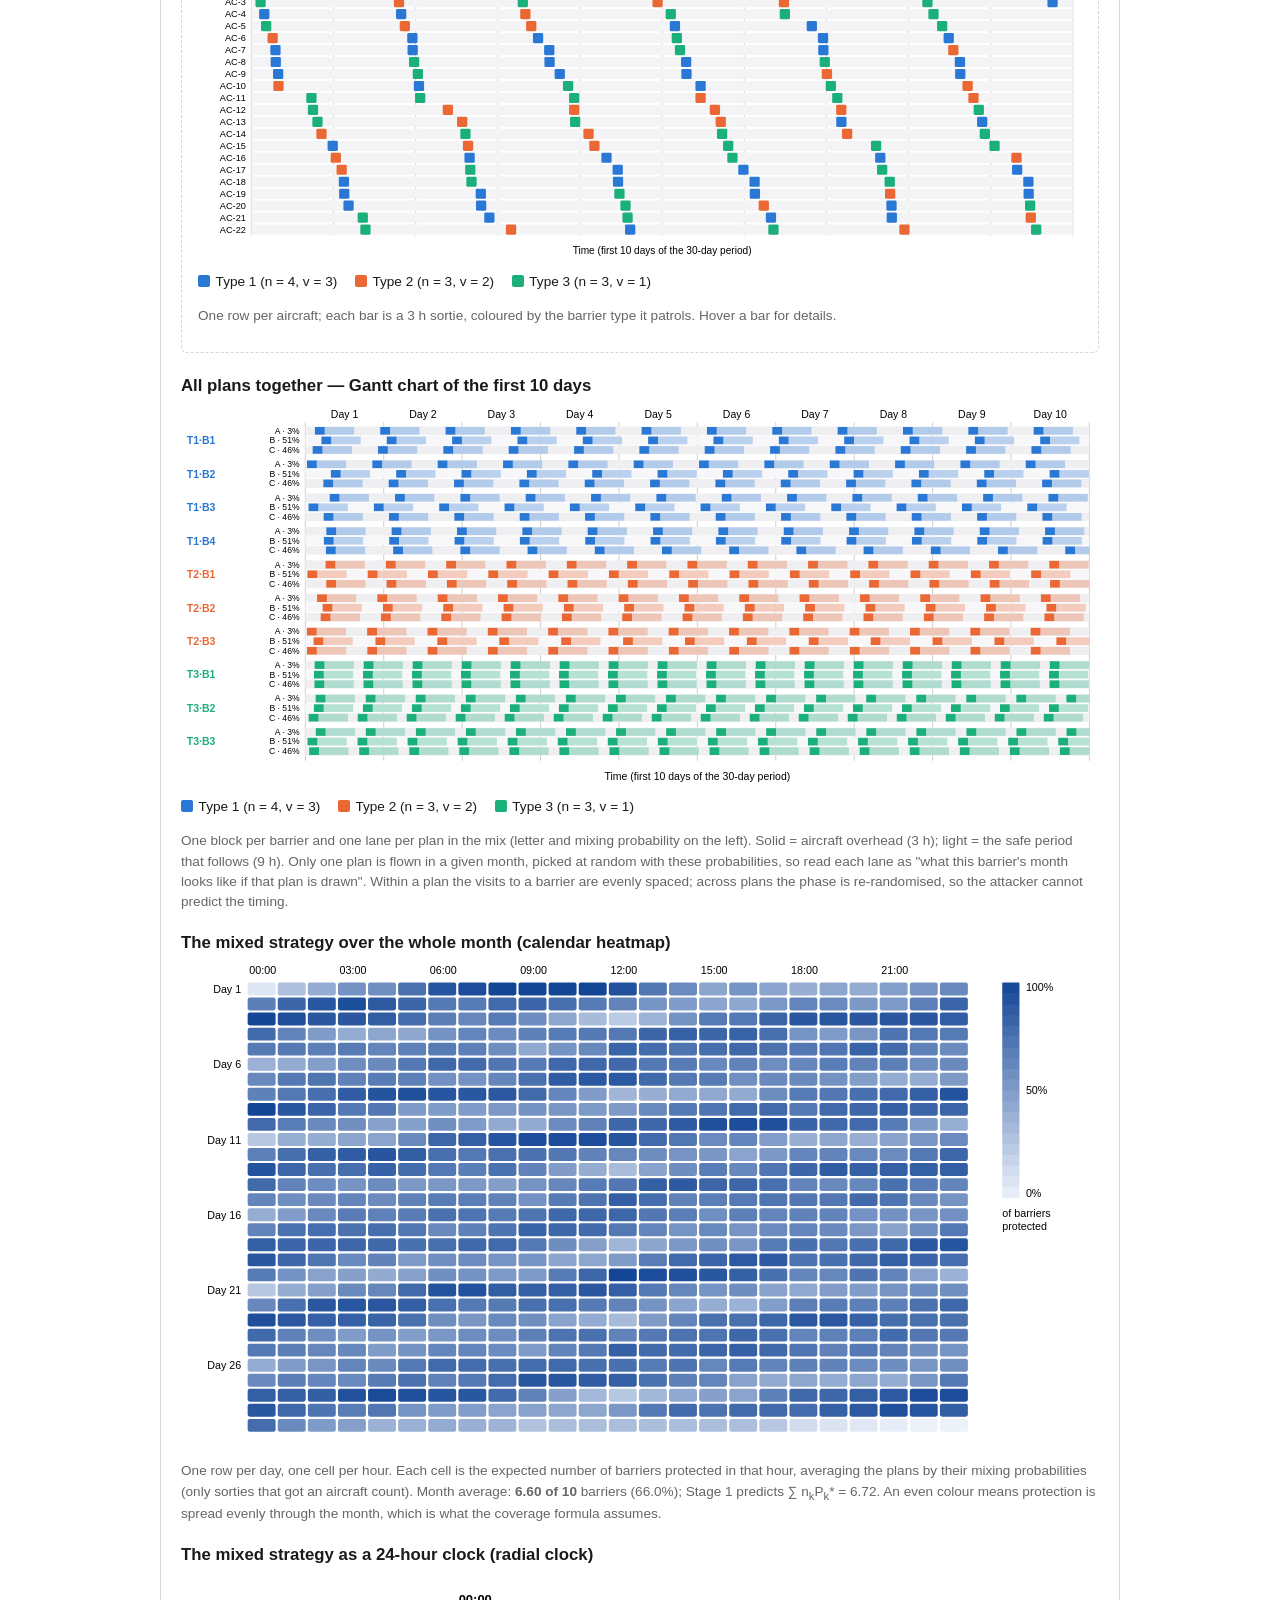
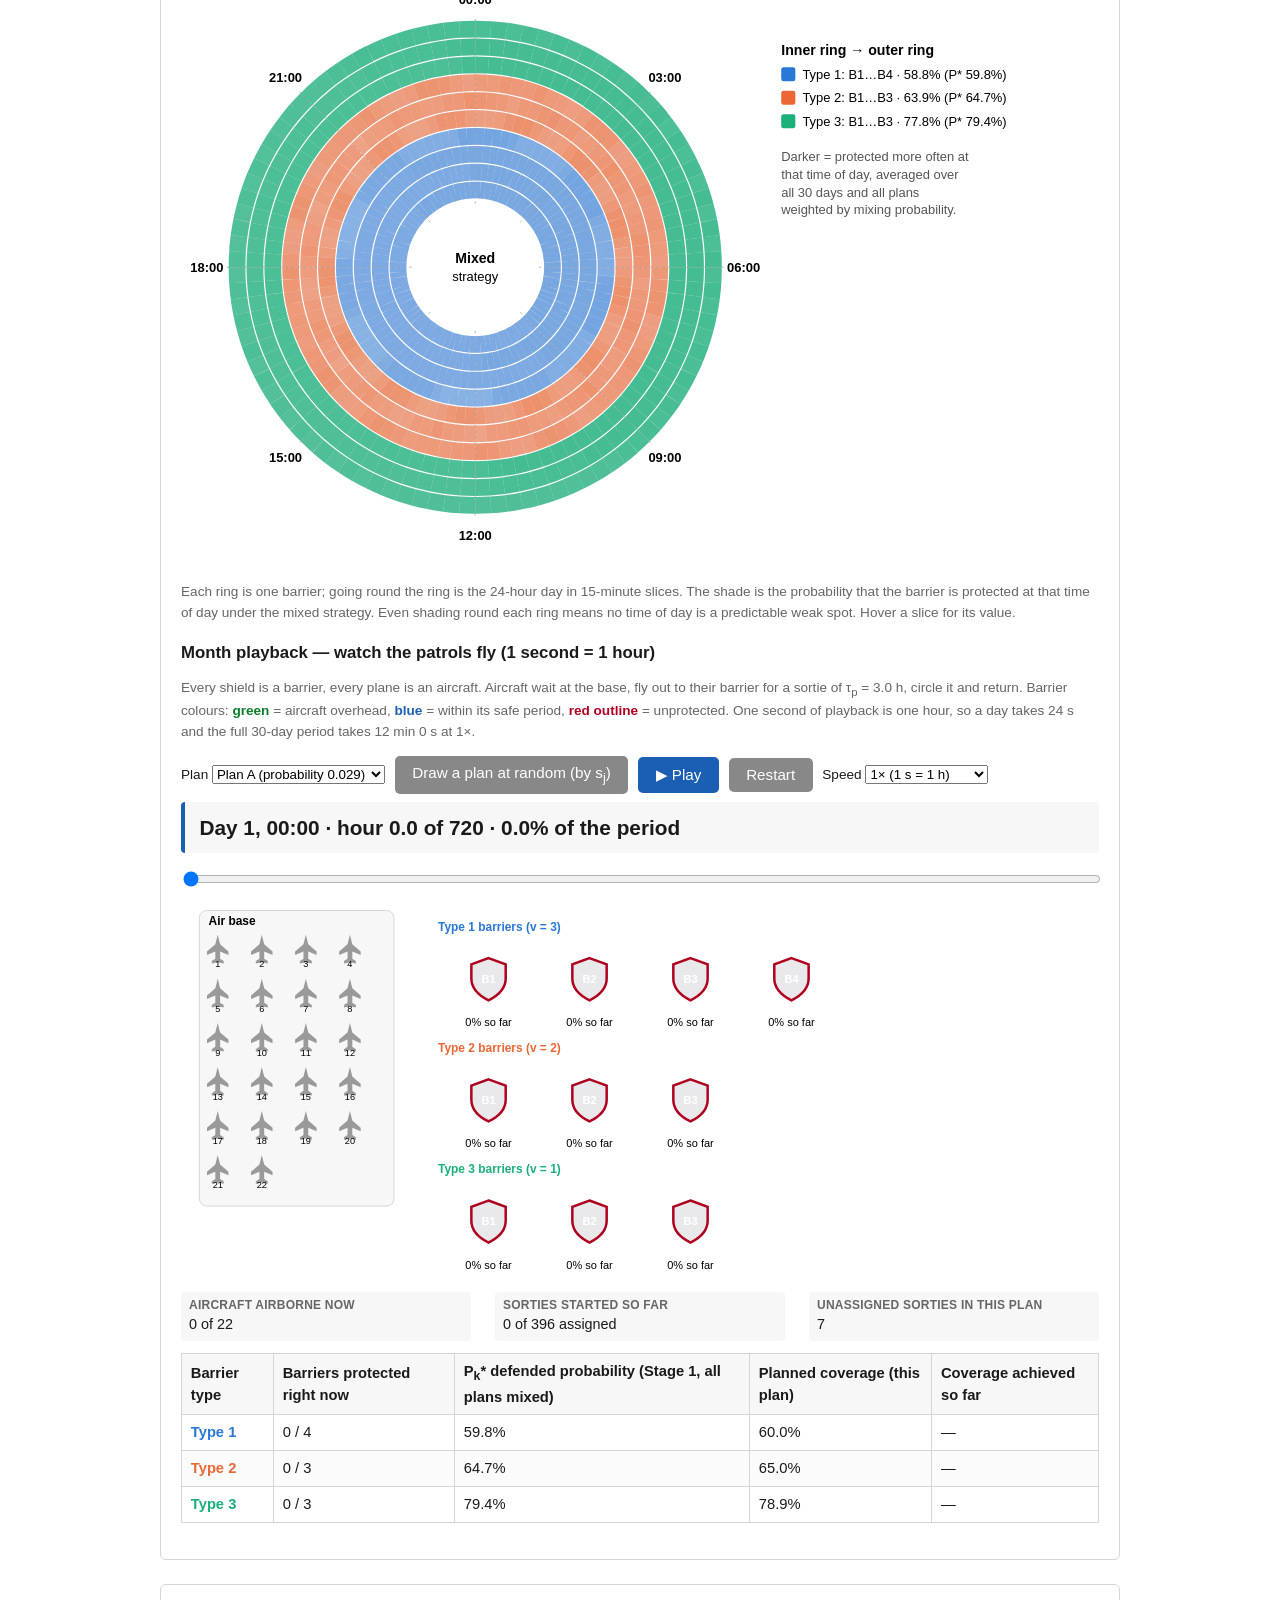
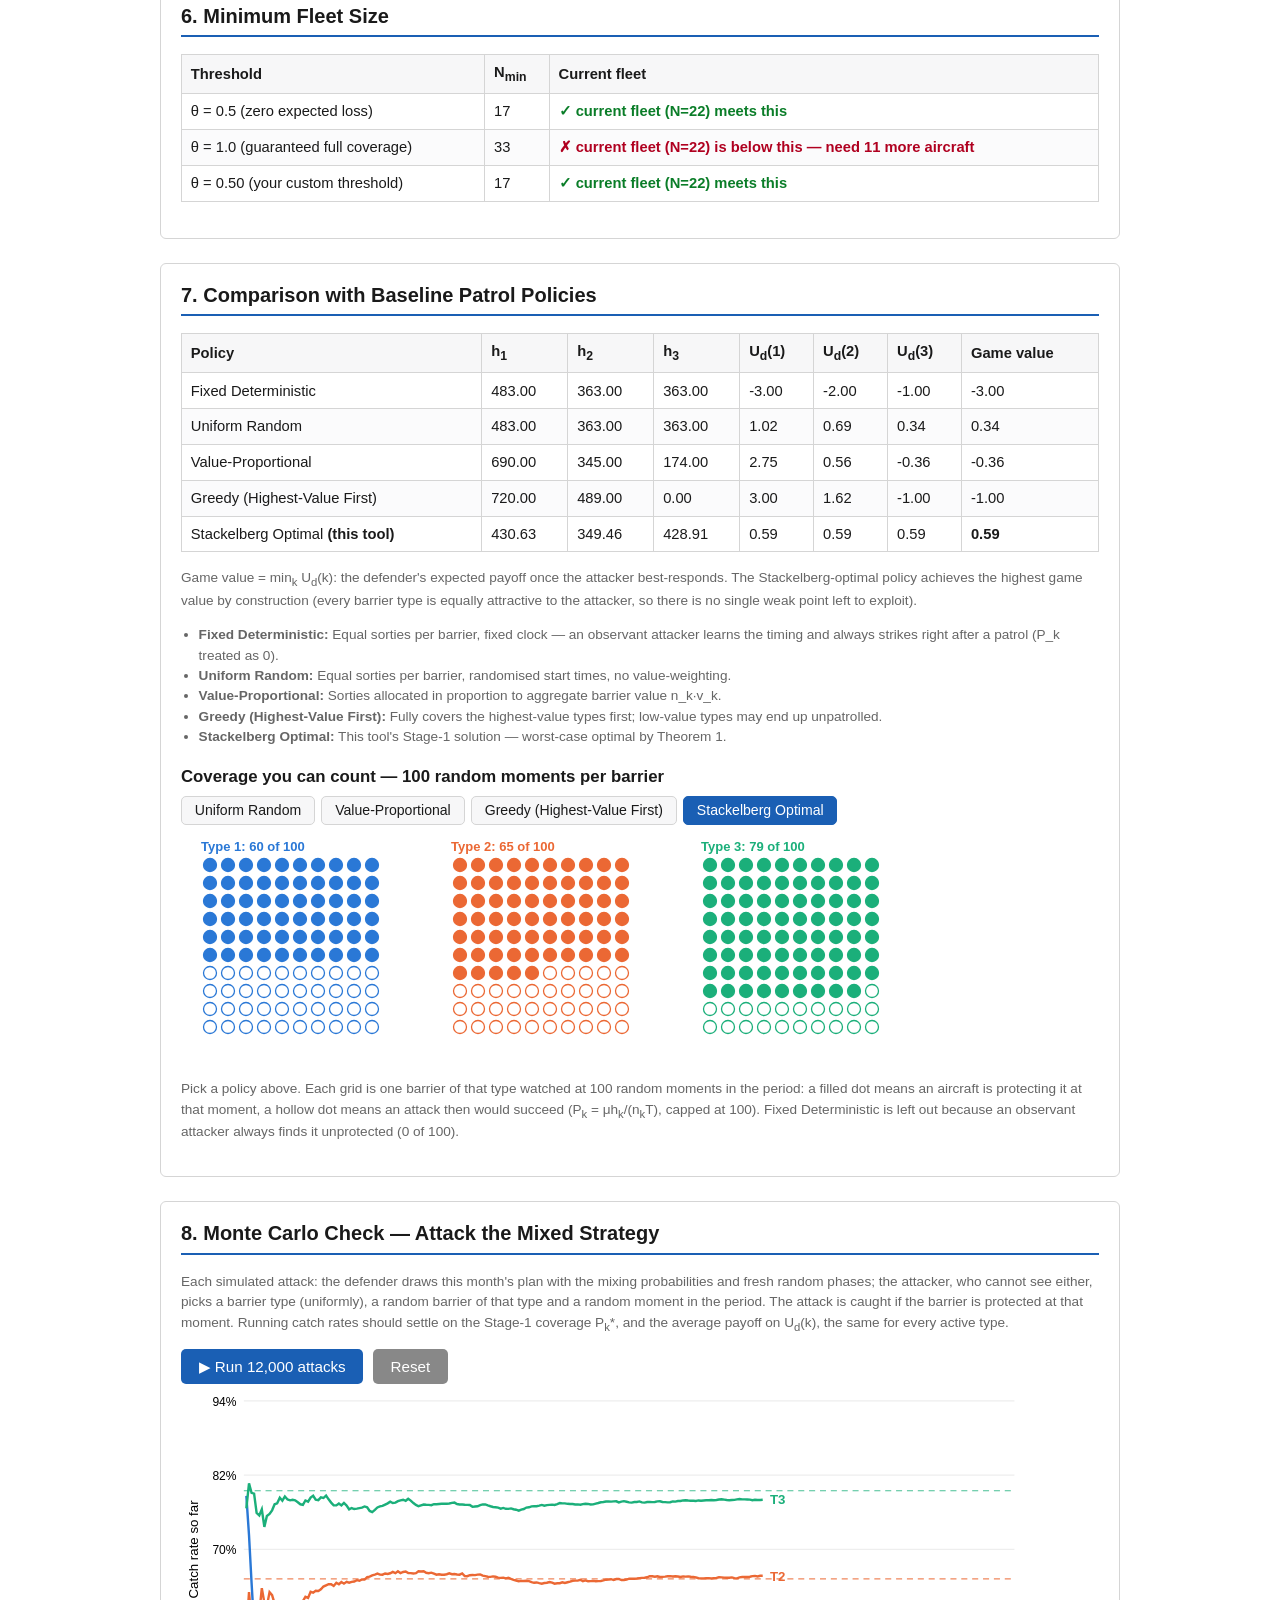
==== commit 231e53e2: "Add Sankey, treemap, heatmap, Gantt, calendar, radial clock, icon array and Monte Carlo; add Pages w" ====
--- a/index.html
+++ b/index.html
@@ -98,18 +98,30 @@
     <div id="stage1Output"></div>
     <h3>Allocation at a glance</h3>
     <div id="stage1Visual"></div>
+    <h3>Where every flying hour goes (Sankey)</h3>
+    <div id="stage1Sankey"></div>
+    <h3>Value at stake vs. hours spent (treemap)</h3>
+    <div id="stage1Treemap"></div>
   </section>
 
   <!-- ============================= STAGE 2 ============================= -->
   <section>
     <h2>4. Stage 2 — Mixed Strategy (Feasibility LP)</h2>
     <div id="stage2Output"></div>
+    <h3>Realised payoff in a single month (diverging heatmap)</h3>
+    <div id="stage2Heatmap"></div>
   </section>
 
   <!-- ============================= STAGE 3 ============================= -->
   <section>
     <h2>5. Stage 3 — Patrol Timetables &amp; Aircraft Assignment</h2>
     <div id="stage3Output"></div>
+    <h3>All plans together &mdash; Gantt chart of the first 10 days</h3>
+    <div id="mixGantt"></div>
+    <h3>The mixed strategy over the whole month (calendar heatmap)</h3>
+    <div id="mixCalendar"></div>
+    <h3>The mixed strategy as a 24-hour clock (radial clock)</h3>
+    <div id="mixClock"></div>
     <h3>Month playback &mdash; watch the patrols fly (1 second = 1 hour)</h3>
     <div id="playbackOutput"></div>
   </section>
@@ -124,8 +136,17 @@
   <section>
     <h2>7. Comparison with Baseline Patrol Policies</h2>
     <div id="baselineOutput"></div>
+    <h3>Coverage you can count &mdash; 100 random moments per barrier</h3>
+    <div id="baselineIconArray"></div>
   </section>
 
+  <!-- ============================= MONTE CARLO ============================= -->
+  <section>
+    <h2>8. Monte Carlo Check &mdash; Attack the Mixed Strategy</h2>
+    <div id="monteCarloOutput"></div>
+  </section>
+
+  <!-- DEV-ONLY:START  (everything down to DEV-ONLY:END is removed from the GitHub Pages build) -->
   <!-- ============================= LEARN THE PAPER ============================= -->
   <section class="learn-cta">
     <h2>Want to understand the paper behind these numbers?</h2>
@@ -150,6 +171,7 @@
       clock, calendar heatmap, network, Monte Carlo animation and more), each with a note on what that form reveals.</p>
     <a class="learn-btn" href="gallery.html">Twenty ways to see it &rarr;</a>
   </section>
+  <!-- DEV-ONLY:END -->
 
   <footer class="muted small">
     Vanilla HTML/CSS/JS &middot; no build step &middot; open with Live Server.
--- a/style.css
+++ b/style.css
@@ -87,6 +87,13 @@
 button.secondary { background: #888; }
 button.secondary:hover { background: #666; }
 
+.seg { display: flex; flex-wrap: wrap; gap: 0.4rem; margin: 0.4rem 0 0.6rem; }
+.seg button { background: var(--bg-alt); color: #1a1a1a; border: 1px solid var(--border); padding: 0.35rem 0.8rem; font-size: 0.88rem; }
+.seg button:hover { background: #e8e8ea; }
+.legend { display: flex; flex-wrap: wrap; gap: 0.3rem 1.1rem; font-size: 0.85rem; margin: 0.3rem 0; }
+.legend i { display: inline-block; width: 12px; height: 12px; border-radius: 2px; margin-right: 0.35rem; vertical-align: -1px; }
+.seg button.on { background: var(--accent); color: #fff; border-color: var(--accent); }
+
 .error { color: var(--error); font-weight: 600; white-space: pre-line; margin-top: 0.5rem; }
 .ok { color: var(--ok); font-weight: 600; }
 .warn { color: var(--warn); font-weight: 600; }
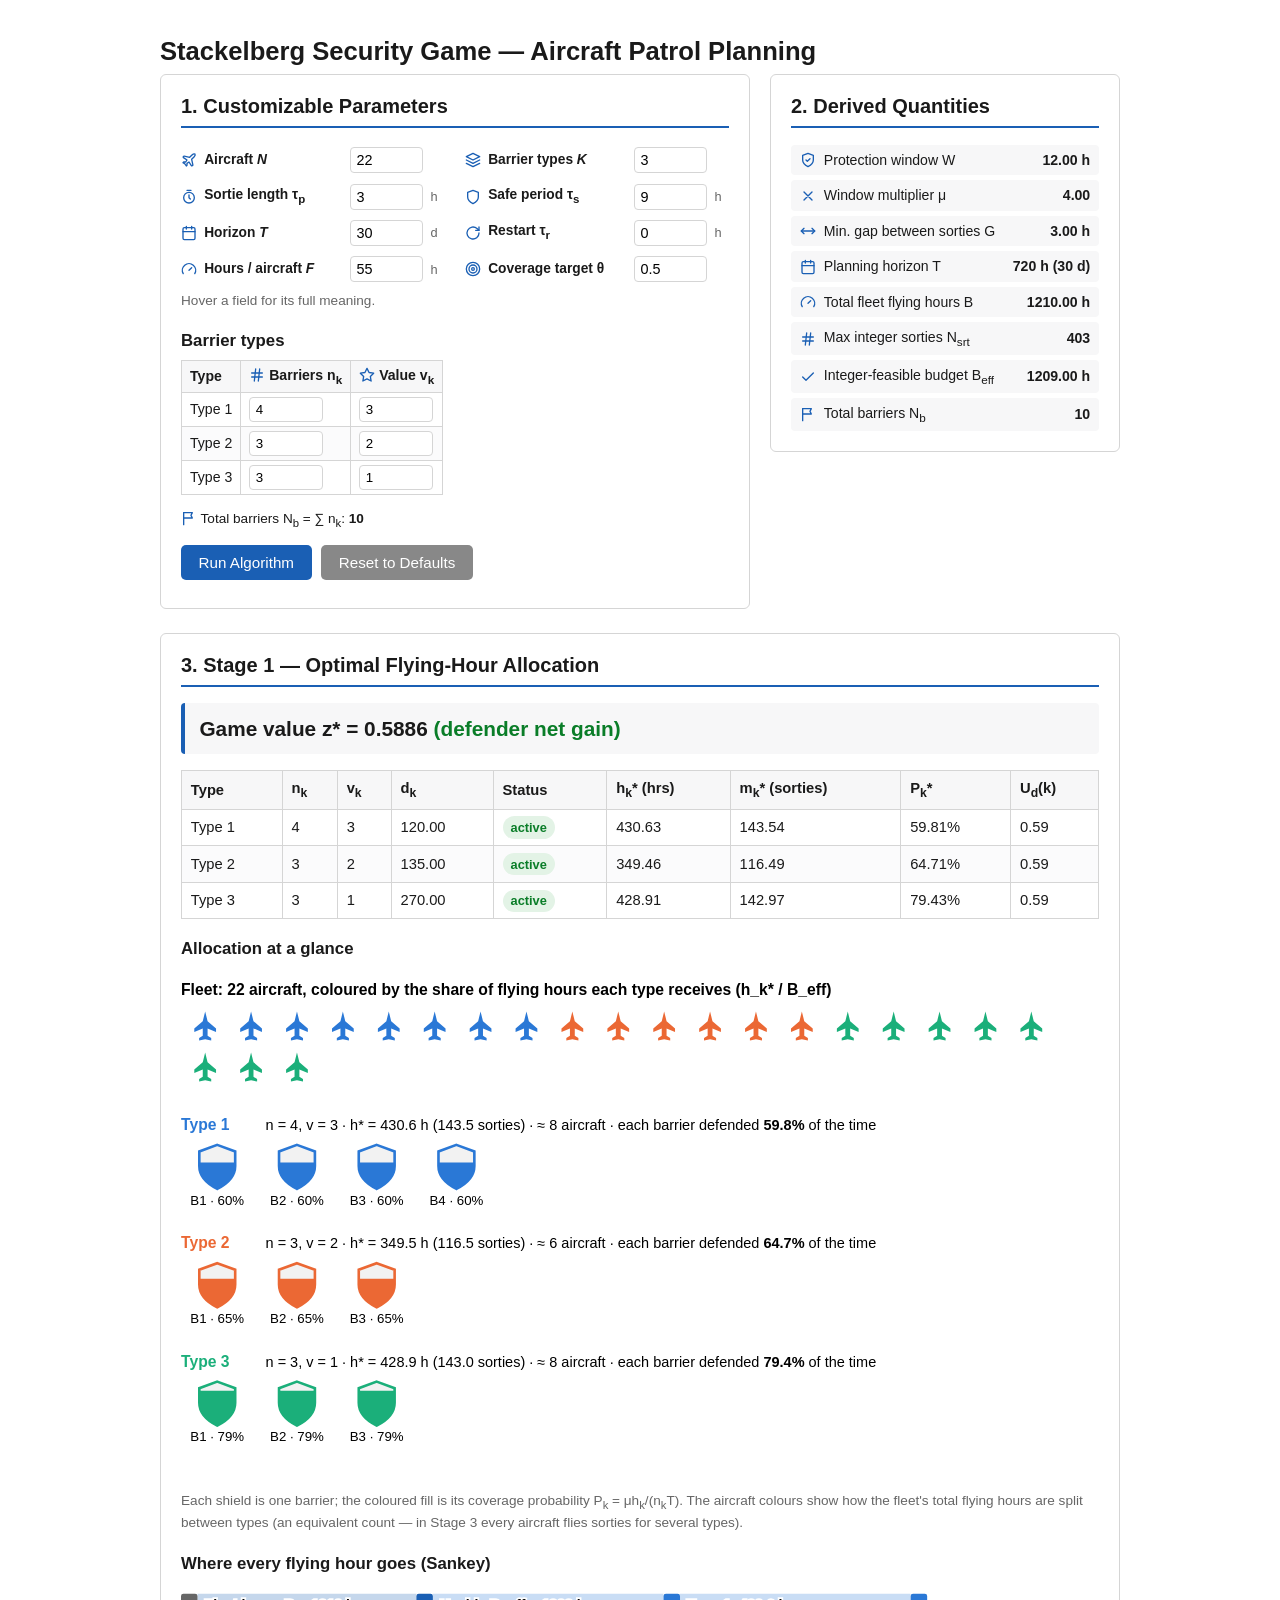
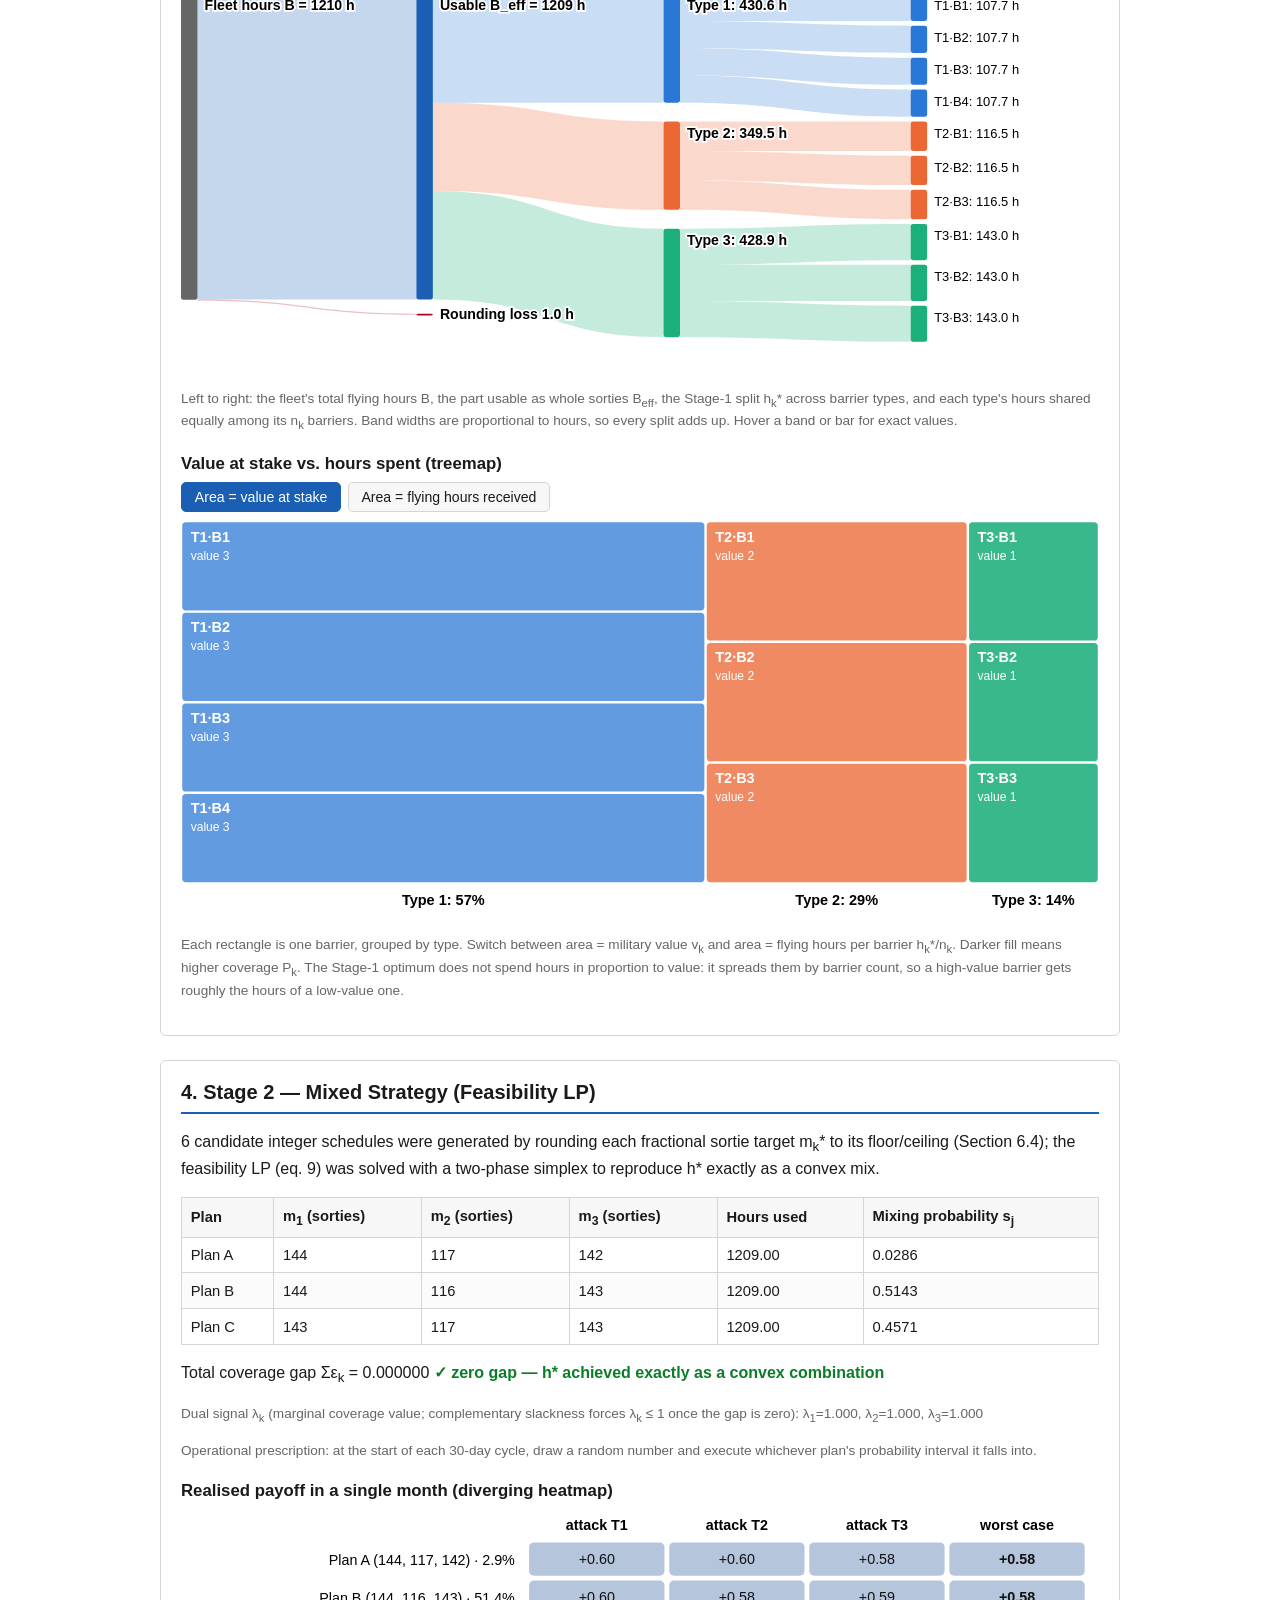
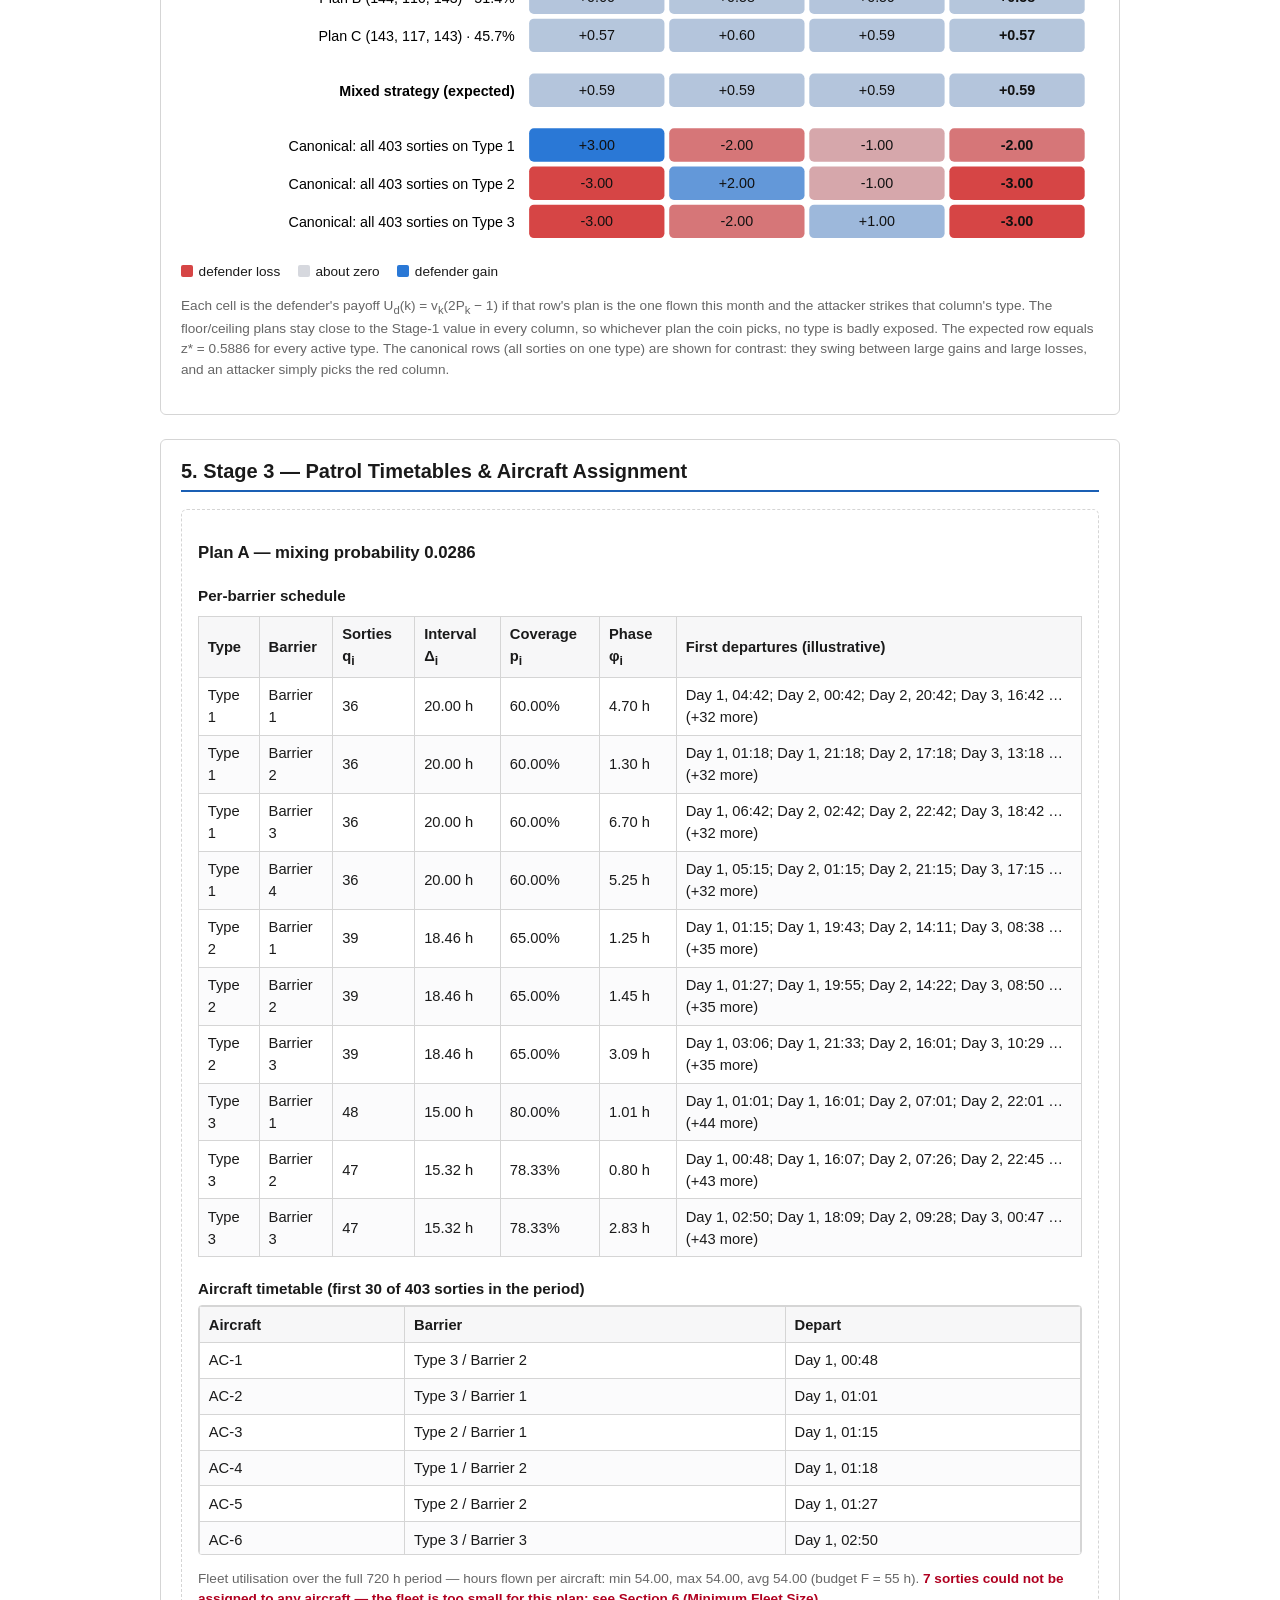
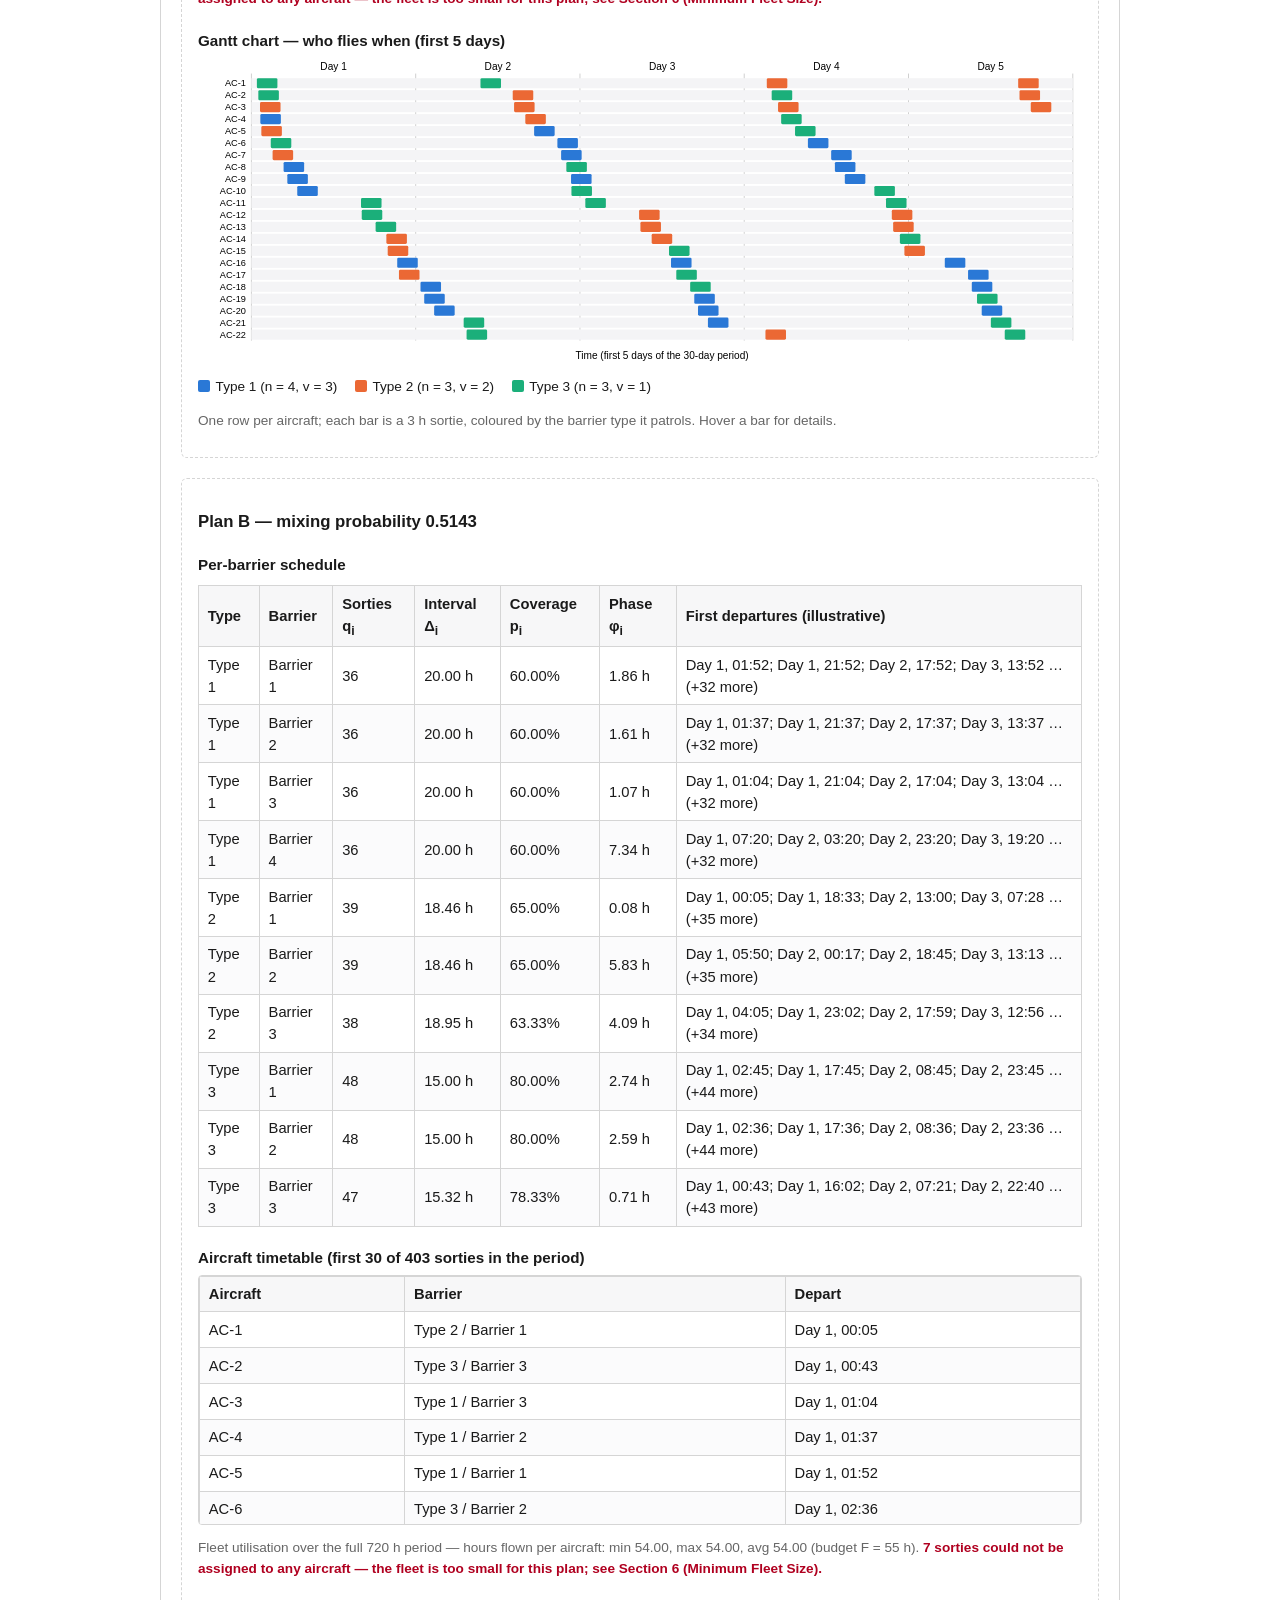
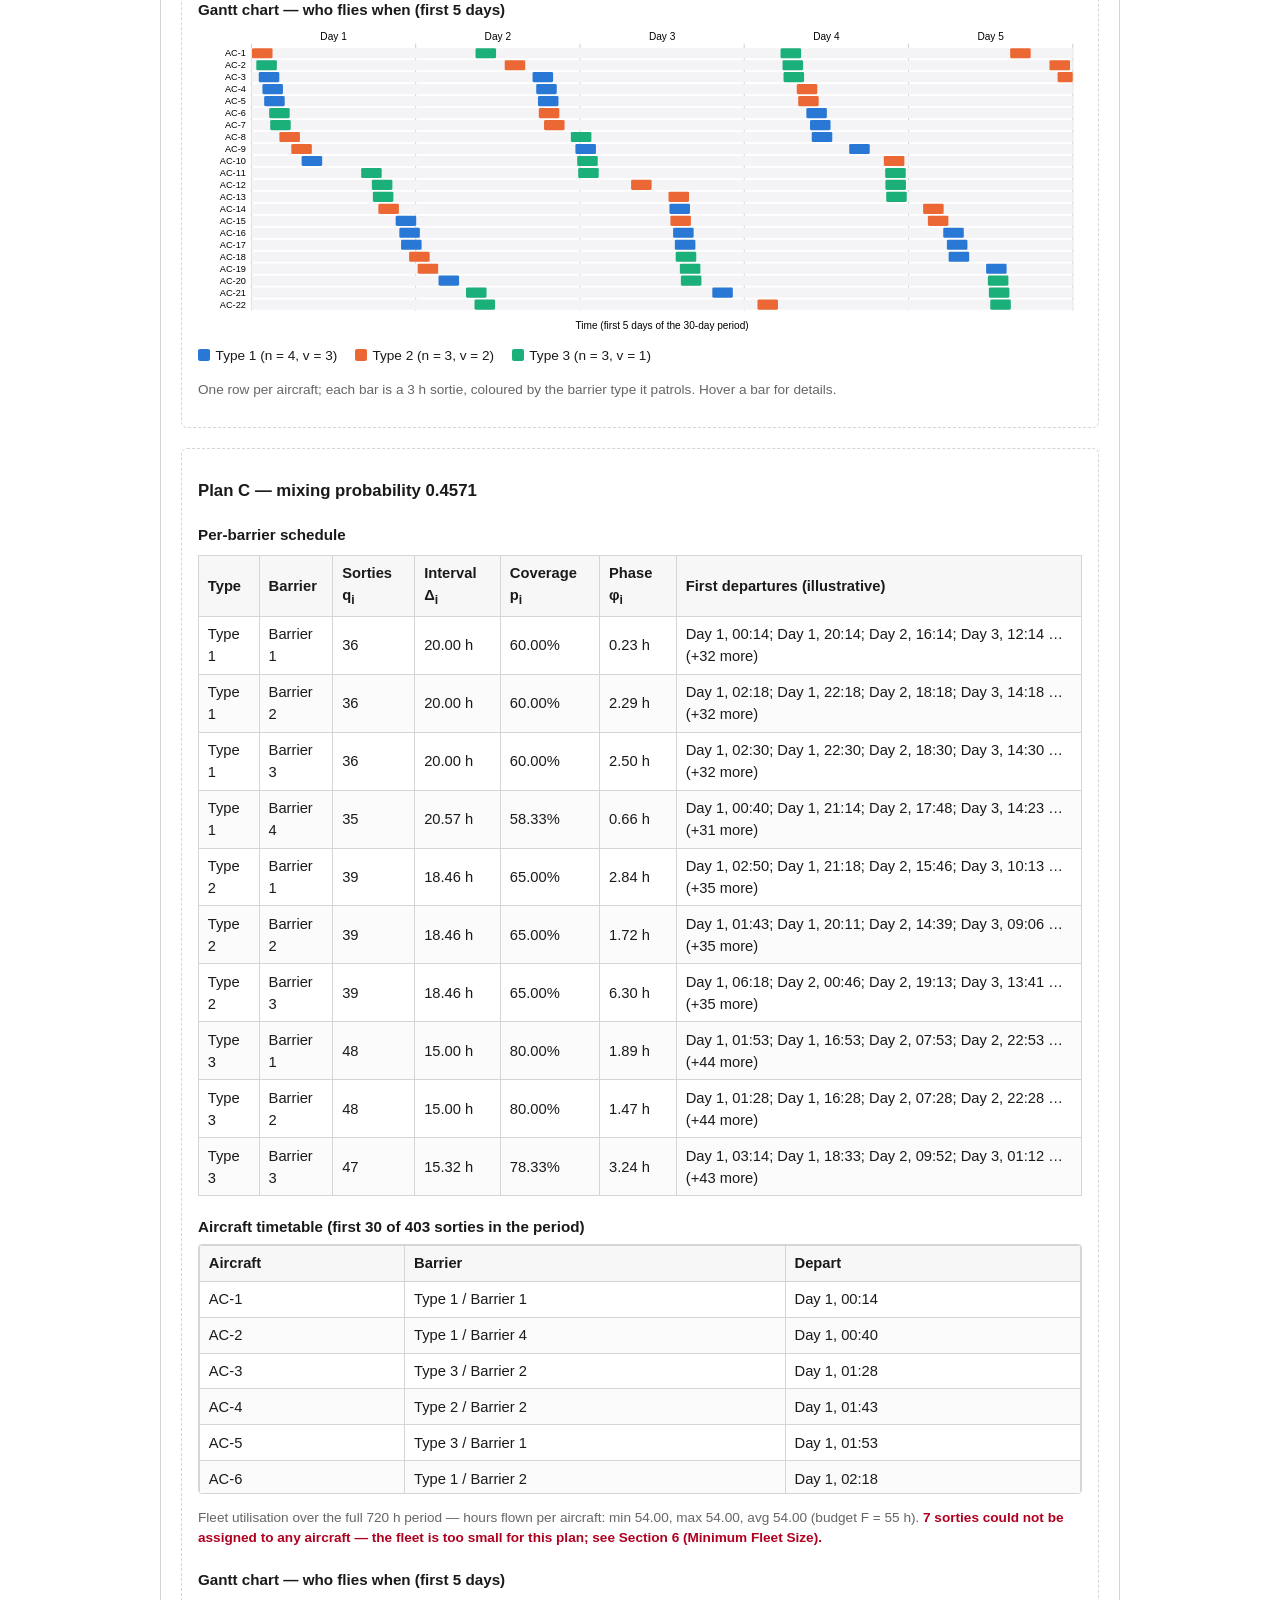
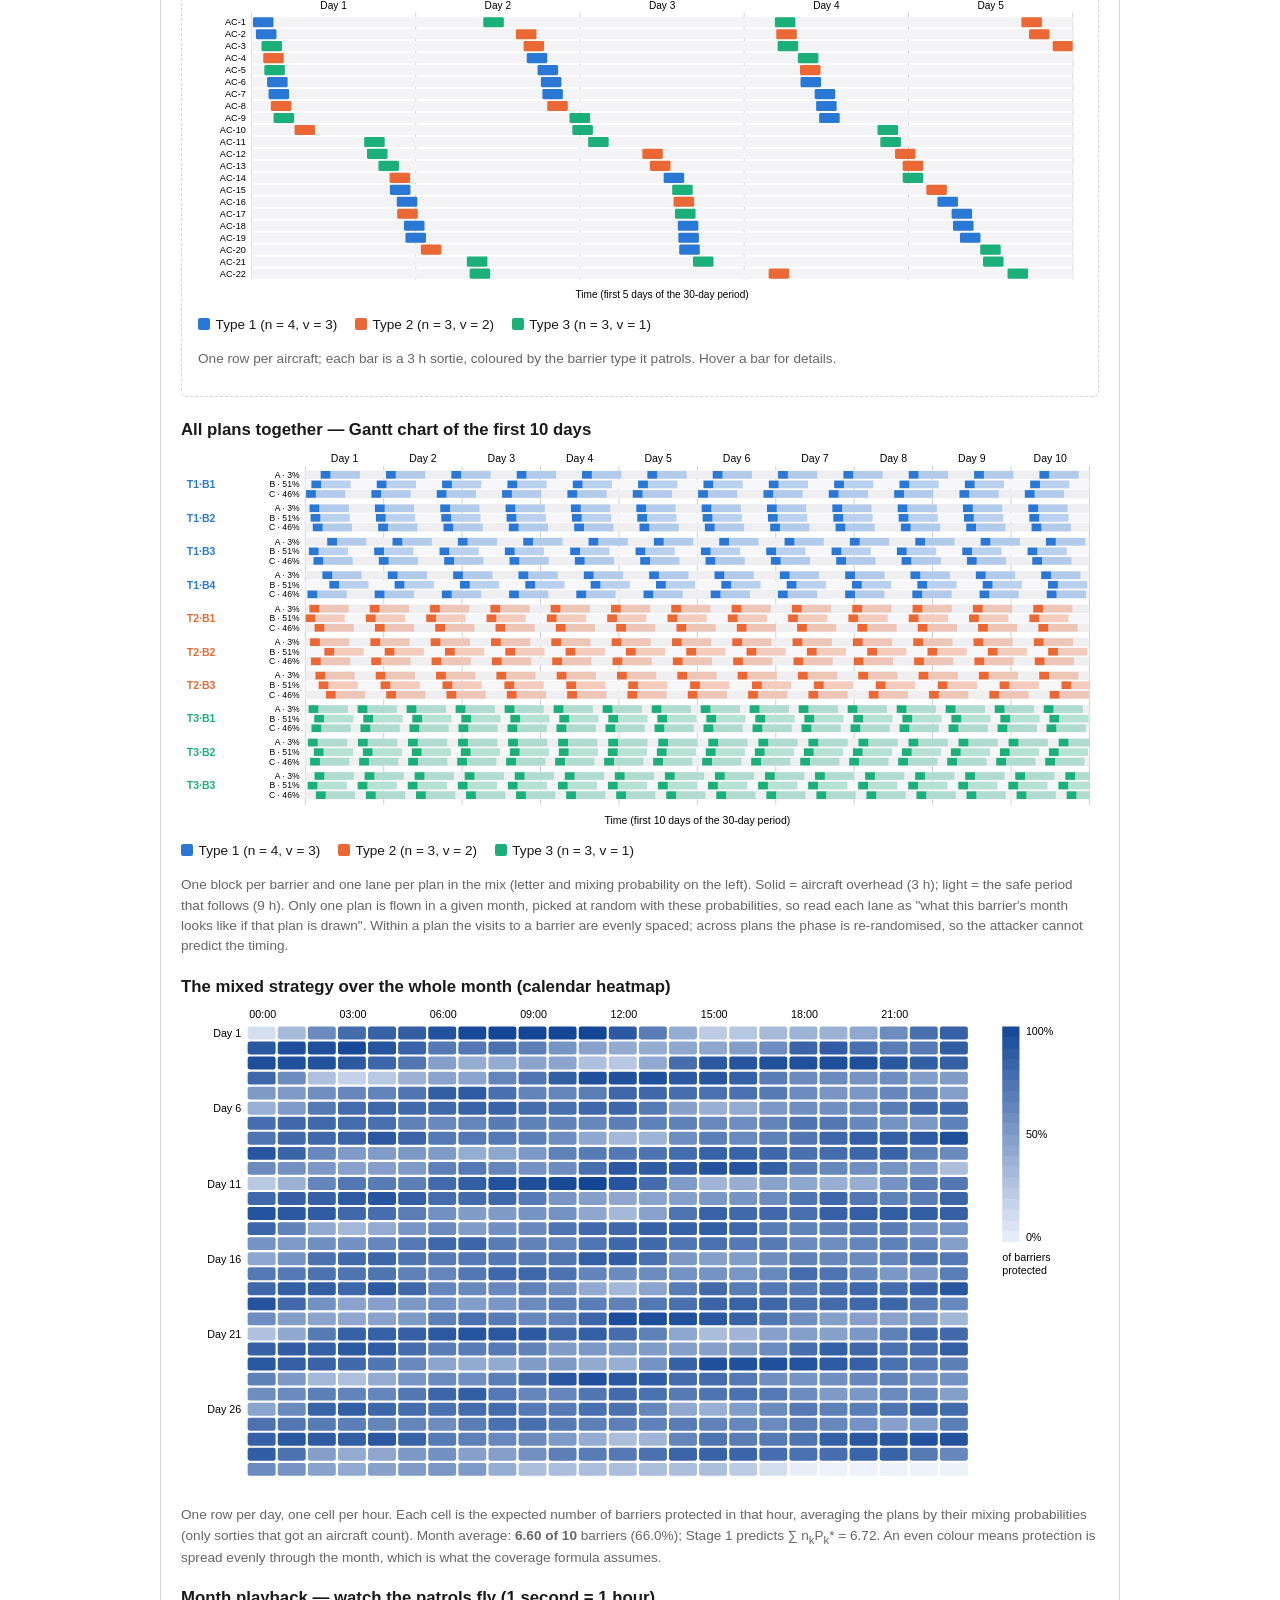
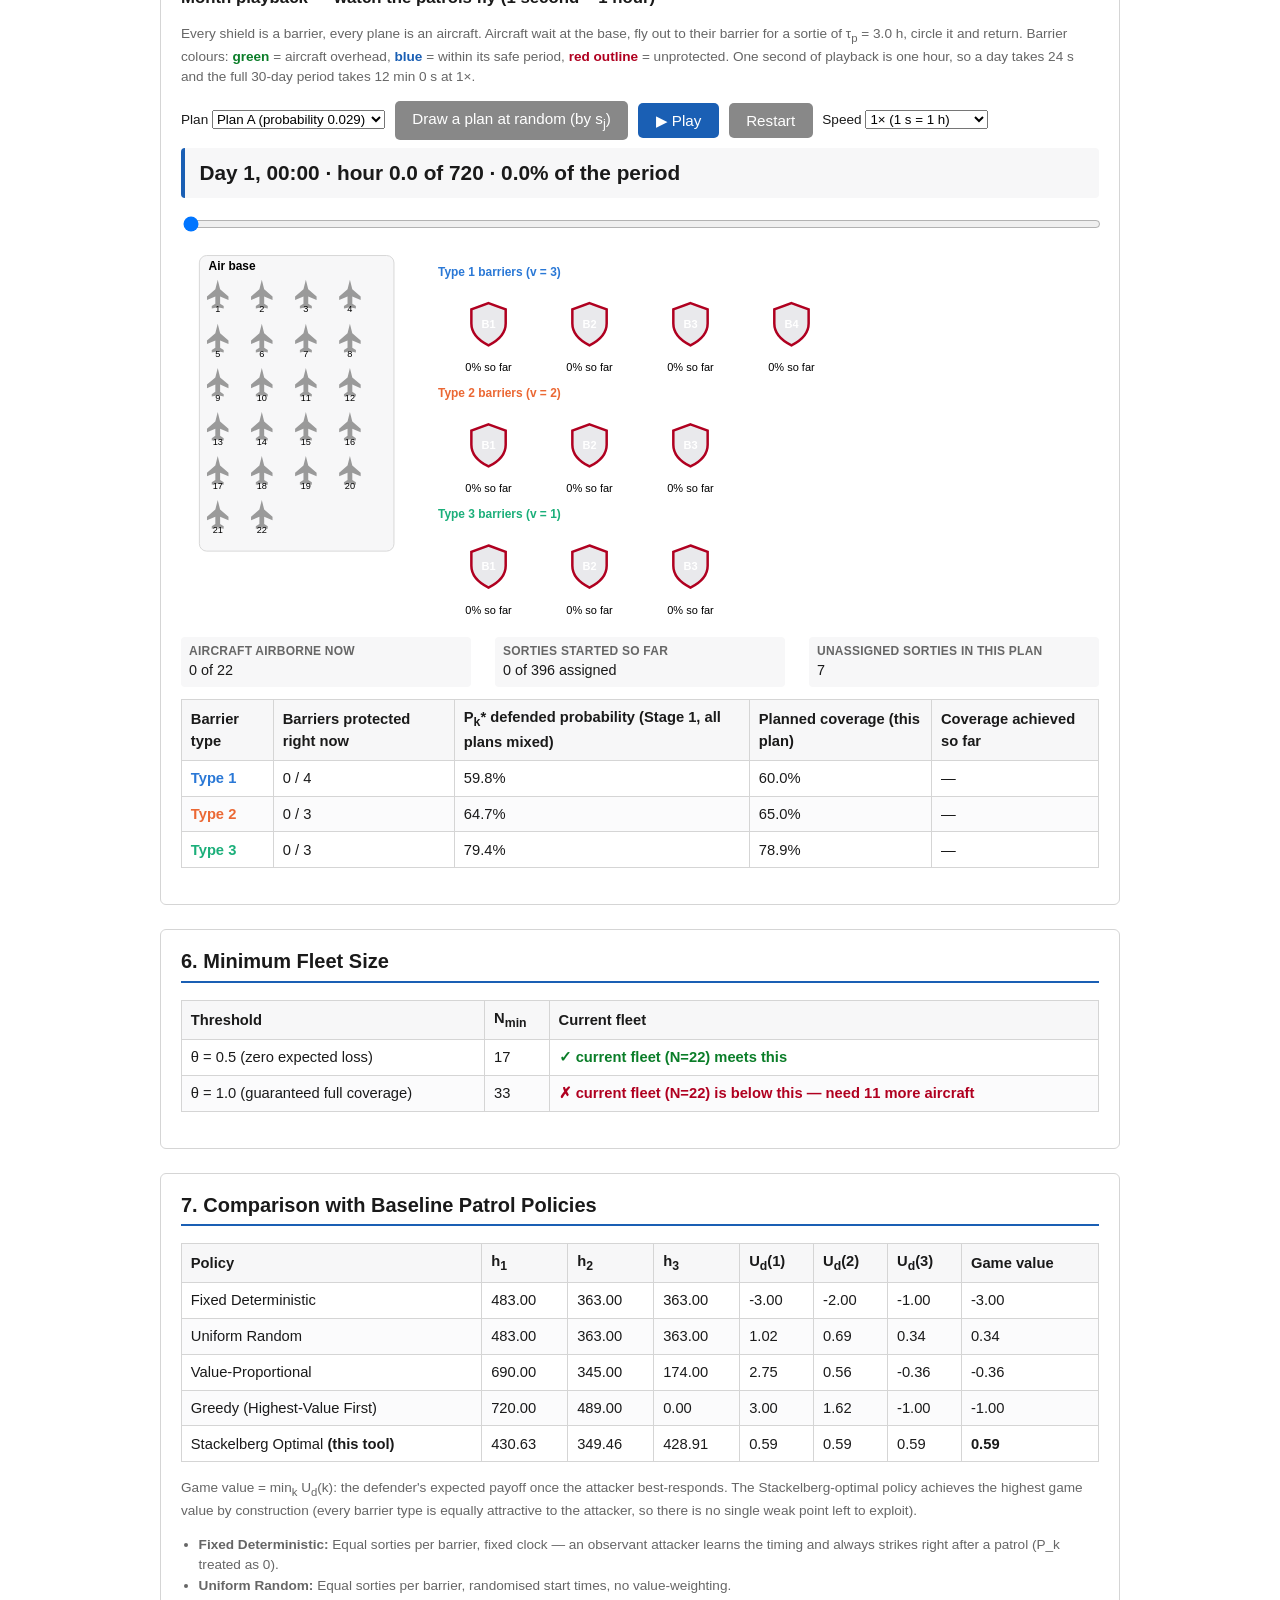
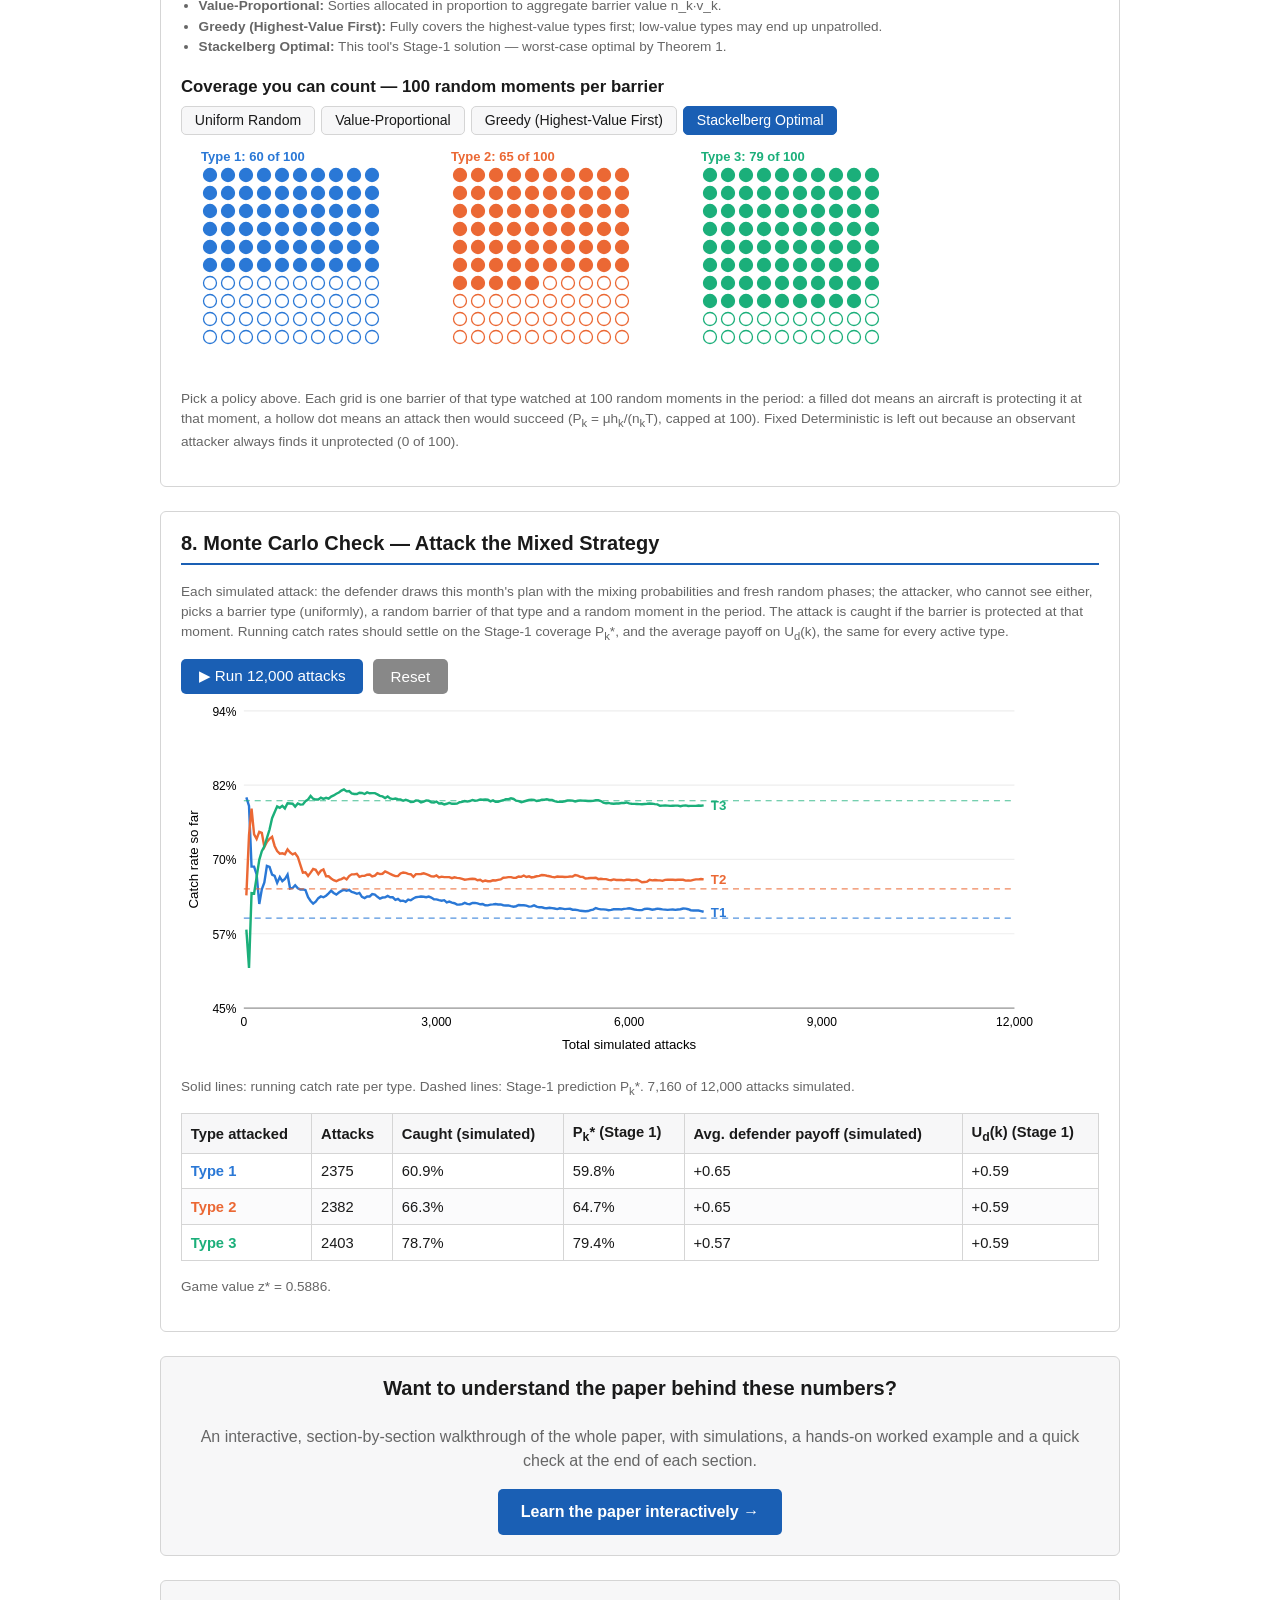
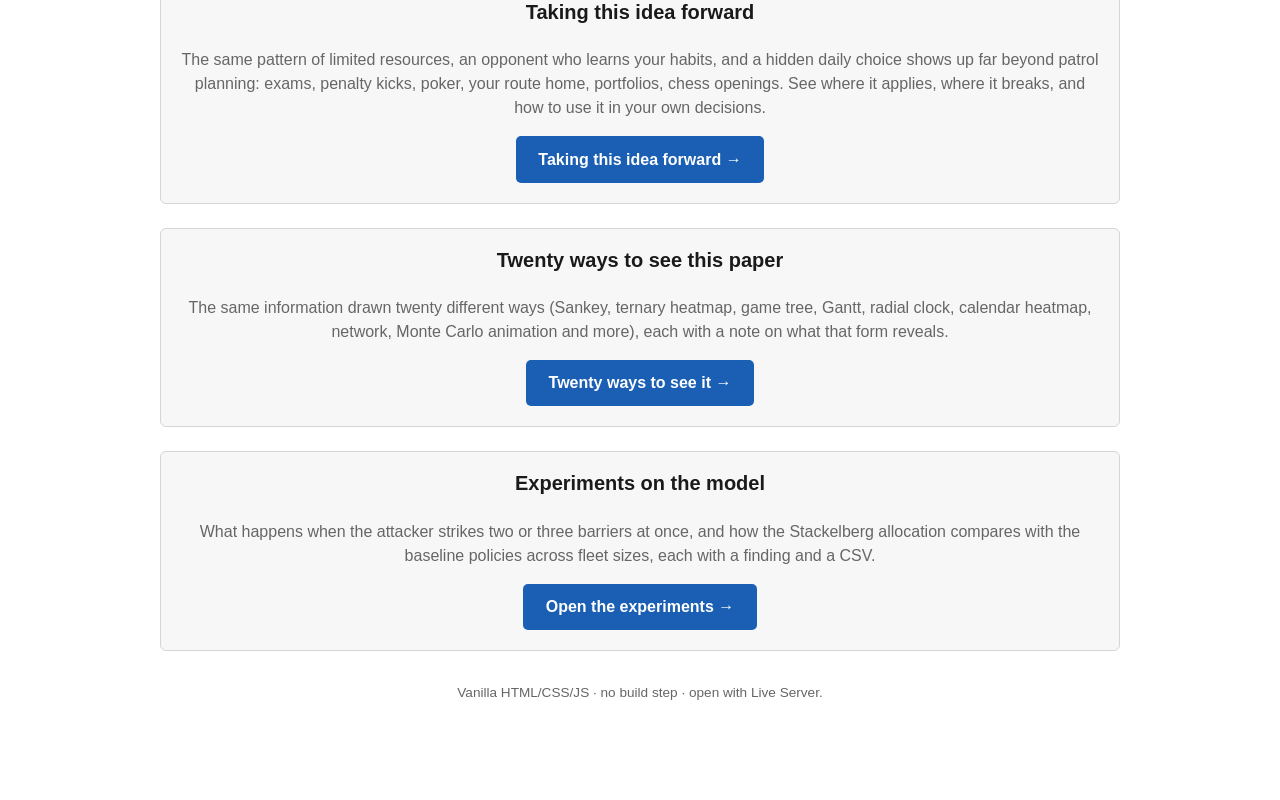
==== commit c6c65f4d: "Another change" ====
--- a/index.html
+++ b/index.html
@@ -11,86 +11,97 @@
 <body>
 
   <h1>Stackelberg Security Game — Aircraft Patrol Planning</h1>
-  <p class="muted">
-    Implements the three-stage algorithm from <em>"A Stackelberg Security Game Formulation for
-      Aircraft Patrol Planning"</em>: Stage 1 (optimal flying-hour allocation), Stage 2 (mixed
-    strategy via a feasibility LP), Stage 3 (concrete patrol timetables + aircraft assignment),
-    plus the minimum-fleet-size result and a comparison against four baseline patrol policies.
-    See <code>Explanation.md</code> for the full theory behind every number on this page.
-  </p>
-
-  <!-- ============================= PARAMETERS ============================= -->
-  <section>
-    <h2>1. Customizable Parameters</h2>
-
-    <div class="param-grid">
-      <div class="param">
-        <label for="N">Number of aircraft (N)</label>
-        <input type="number" id="N" value="22" min="1" step="1">
+
+  <!-- Icon sprite used by the parameter and derived-quantity panels -->
+  <svg width="0" height="0" style="position:absolute" aria-hidden="true" focusable="false">
+    <defs>
+      <symbol id="i-plane" viewBox="0 0 24 24"><path d="M17.8 19.2 16 11l3.5-3.5C21 6 21.5 4 21 3c-1-.5-3 0-4.5 1.5L13 8 4.8 6.2c-.5-.1-.9.1-1.1.5l-.3.5c-.2.5-.1 1 .3 1.3L9 12l-2 3H4l-1 1 3 2 2 3 1-1v-3l3-2 3.5 5.3c.3.4.8.5 1.3.3l.5-.2c.4-.3.6-.7.5-1.2z"/></symbol>
+      <symbol id="i-layers" viewBox="0 0 24 24"><path d="m12 2 10 5-10 5L2 7z"/><path d="m2 17 10 5 10-5"/><path d="m2 12 10 5 10-5"/></symbol>
+      <symbol id="i-timer" viewBox="0 0 24 24"><circle cx="12" cy="13" r="8"/><path d="M12 9v4l2 2"/><path d="M9 2h6"/></symbol>
+      <symbol id="i-shield" viewBox="0 0 24 24"><path d="M12 22s8-4 8-10V5l-8-3-8 3v7c0 6 8 10 8 10z"/></symbol>
+      <symbol id="i-shield-check" viewBox="0 0 24 24"><path d="M12 22s8-4 8-10V5l-8-3-8 3v7c0 6 8 10 8 10z"/><path d="m9 12 2 2 4-4"/></symbol>
+      <symbol id="i-calendar" viewBox="0 0 24 24"><rect x="3" y="4" width="18" height="18" rx="2"/><path d="M16 2v4M8 2v4M3 10h18"/></symbol>
+      <symbol id="i-restart" viewBox="0 0 24 24"><path d="M21 12a9 9 0 1 1-3-6.7L21 8"/><path d="M21 3v5h-5"/></symbol>
+      <symbol id="i-gauge" viewBox="0 0 24 24"><path d="m12 14 4-4"/><path d="M3.34 19a10 10 0 1 1 17.32 0"/></symbol>
+      <symbol id="i-target" viewBox="0 0 24 24"><circle cx="12" cy="12" r="10"/><circle cx="12" cy="12" r="6"/><circle cx="12" cy="12" r="2"/></symbol>
+      <symbol id="i-hash" viewBox="0 0 24 24"><path d="M4 9h16M4 15h16M10 3 8 21M16 3l-2 18"/></symbol>
+      <symbol id="i-star" viewBox="0 0 24 24"><path d="m12 2 3.09 6.26L22 9.27l-5 4.87 1.18 6.88L12 17.77l-6.18 3.25L7 14.14 2 9.27l6.91-1.01z"/></symbol>
+      <symbol id="i-flag" viewBox="0 0 24 24"><path d="M4 22V4"/><path d="M4 4h13l-2 4 2 4H4"/></symbol>
+      <symbol id="i-times" viewBox="0 0 24 24"><path d="M18 6 6 18M6 6l12 12"/></symbol>
+      <symbol id="i-gap" viewBox="0 0 24 24"><path d="M2 12h20"/><path d="m6 8-4 4 4 4"/><path d="m18 8 4 4-4 4"/></symbol>
+      <symbol id="i-check" viewBox="0 0 24 24"><path d="M20 6 9 17l-5-5"/></symbol>
+    </defs>
+  </svg>
+
+  <div class="top-row">
+    <!-- ============================= PARAMETERS ============================= -->
+    <section class="params-section">
+      <h2>1. Customizable Parameters</h2>
+
+      <div class="param-grid">
+        <label class="param" for="N" title="Number of aircraft in the fleet">
+          <svg class="ico"><use href="#i-plane"/></svg><span>Aircraft <i>N</i></span>
+          <input type="number" id="N" value="22" min="1" step="1"><span class="unit"></span>
+        </label>
+        <label class="param" for="K" title="Number of barrier types (1 to 12)">
+          <svg class="ico"><use href="#i-layers"/></svg><span>Barrier types <i>K</i></span>
+          <input type="number" id="K" value="3" min="1" max="12" step="1"><span class="unit"></span>
+        </label>
+        <label class="param" for="tau_p" title="Flying hours per sortie">
+          <svg class="ico"><use href="#i-timer"/></svg><span>Sortie length &tau;<sub>p</sub></span>
+          <input type="number" id="tau_p" value="3" min="0.1" step="0.1"><span class="unit">h</span>
+        </label>
+        <label class="param" for="tau_s" title="Safe period after a patrol ends">
+          <svg class="ico"><use href="#i-shield"/></svg><span>Safe period &tau;<sub>s</sub></span>
+          <input type="number" id="tau_s" value="9" min="0" step="0.5"><span class="unit">h</span>
+        </label>
+        <label class="param" for="T_days" title="Planning horizon">
+          <svg class="ico"><use href="#i-calendar"/></svg><span>Horizon <i>T</i></span>
+          <input type="number" id="T_days" value="30" min="1" step="1"><span class="unit">d</span>
+        </label>
+        <label class="param" for="tau_r" title="Aircraft restart (turnaround) period after landing">
+          <svg class="ico"><use href="#i-restart"/></svg><span>Restart &tau;<sub>r</sub></span>
+          <input type="number" id="tau_r" value="0" min="0" step="0.5"><span class="unit">h</span>
+        </label>
+        <label class="param" for="F" title="Max flying hours per aircraft per planning period (default 55 h)">
+          <svg class="ico"><use href="#i-gauge"/></svg><span>Hours / aircraft <i>F</i></span>
+          <input type="number" id="F" value="55" min="0.1" step="1"><span class="unit">h</span>
+        </label>
+        <label class="param" for="theta" title="Coverage threshold used for the minimum fleet size (0 to 1)">
+          <svg class="ico"><use href="#i-target"/></svg><span>Coverage target &theta;</span>
+          <input type="number" id="theta" value="0.5" min="0" max="1" step="0.05"><span class="unit"></span>
+        </label>
       </div>
-      <div class="param">
-        <label for="K">Number of barrier types (K)</label>
-        <input type="number" id="K" value="3" min="1" max="12" step="1">
+      <p class="muted small note">Hover a field for its full meaning.</p>
+
+      <h3>Barrier types</h3>
+      <table id="barrierTable">
+        <thead>
+          <tr>
+            <th>Type</th>
+            <th title="Individual barriers of this type"><svg class="ico"><use href="#i-hash"/></svg> Barriers n<sub>k</sub></th>
+            <th title="Military value of one barrier of this type"><svg class="ico"><use href="#i-star"/></svg> Value v<sub>k</sub></th>
+          </tr>
+        </thead>
+        <tbody id="barrierTypesBody">
+          <!-- populated by script.js -->
+        </tbody>
+      </table>
+      <p class="small"><svg class="ico"><use href="#i-flag"/></svg> Total barriers N<sub>b</sub> = &sum; n<sub>k</sub>: <strong id="NbDisplay">10</strong></p>
+
+      <div class="button-row">
+        <button id="runBtn">Run Algorithm</button>
+        <button id="resetBtn" class="secondary">Reset to Defaults</button>
       </div>
-      <div class="param">
-        <label for="tau_p">Flying hours per sortie (&tau;<sub>p</sub>, hours)</label>
-        <input type="number" id="tau_p" value="3" min="0.1" step="0.1">
-      </div>
-      <div class="param">
-        <label for="tau_s">Safe period after patrol ends (&tau;<sub>s</sub>, hours)</label>
-        <input type="number" id="tau_s" value="9" min="0" step="0.5">
-      </div>
-      <div class="param">
-        <label for="T_days">Planning horizon (T, days)</label>
-        <input type="number" id="T_days" value="30" min="1" step="1">
-      </div>
-      <div class="param">
-        <label for="tau_r">Aircraft restart period (&tau;<sub>r</sub>, hours)</label>
-        <input type="number" id="tau_r" value="0" min="0" step="0.5">
-      </div>
-      <div class="param">
-        <label for="F">Max flying hours per aircraft per period (F, hours)</label>
-        <input type="number" id="F" value="55" min="0.1" step="1">
-      </div>
-      <div class="param">
-        <label for="theta">Coverage threshold for min. fleet size (&theta;, 0&ndash;1)</label>
-        <input type="number" id="theta" value="0.5" min="0" max="1" step="0.05">
-      </div>
-    </div>
-    <p class="muted small">
-      F is not listed among the parameters you named; it is required by the model (max flying
-      hours per aircraft per planning period) so a default of 55 h is assumed. Change it freely —
-      see Explanation.md &sect; "Assumed defaults" for why 55 was chosen.
-    </p>
-
-    <h3>Barrier types</h3>
-    <table id="barrierTable">
-      <thead>
-        <tr>
-          <th>Type</th>
-          <th>Individual barriers of this type (n<sub>k</sub>)</th>
-          <th>Military value per barrier (v<sub>k</sub>)</th>
-        </tr>
-      </thead>
-      <tbody id="barrierTypesBody">
-        <!-- populated by script.js -->
-      </tbody>
-    </table>
-    <p>Total number of barriers (N<sub>b</sub> = &sum; n<sub>k</sub>): <strong id="NbDisplay">10</strong> <span
-        class="muted small">(computed automatically, not editable)</span></p>
-
-    <div class="button-row">
-      <button id="runBtn">Run Algorithm</button>
-      <button id="resetBtn" class="secondary">Reset to Defaults</button>
-    </div>
-    <div id="errorBox" class="error"></div>
-  </section>
-
-  <!-- ============================= DERIVED ============================= -->
-  <section>
-    <h2>2. Derived Quantities</h2>
-    <div id="derivedOutput"></div>
-  </section>
+      <div id="errorBox" class="error"></div>
+    </section>
+
+    <!-- ============================= DERIVED ============================= -->
+    <section class="derived-section">
+      <h2>2. Derived Quantities</h2>
+      <div id="derivedOutput"></div>
+    </section>
+  </div>
 
   <!-- ============================= STAGE 1 ============================= -->
   <section>
@@ -120,8 +131,11 @@
     <div id="mixGantt"></div>
     <h3>The mixed strategy over the whole month (calendar heatmap)</h3>
     <div id="mixCalendar"></div>
-    <h3>The mixed strategy as a 24-hour clock (radial clock)</h3>
-    <div id="mixClock"></div>
+    <!-- Radial clock: hidden for now. Remove the "hidden" attribute to show it again (script.js skips drawing it while hidden). -->
+    <div id="mixClockBlock" hidden>
+      <h3>The mixed strategy as a 24-hour clock (radial clock)</h3>
+      <div id="mixClock"></div>
+    </div>
     <h3>Month playback &mdash; watch the patrols fly (1 second = 1 hour)</h3>
     <div id="playbackOutput"></div>
   </section>
@@ -171,6 +185,14 @@
       clock, calendar heatmap, network, Monte Carlo animation and more), each with a note on what that form reveals.</p>
     <a class="learn-btn" href="gallery.html">Twenty ways to see it &rarr;</a>
   </section>
+
+  <!-- ============================= EXPERIMENTS ============================= -->
+  <section class="learn-cta">
+    <h2>Experiments on the model</h2>
+    <p class="muted">What happens when the attacker strikes two or three barriers at once, and how the Stackelberg
+      allocation compares with the baseline policies across fleet sizes, each with a finding and a CSV.</p>
+    <a class="learn-btn" href="experiments.html">Open the experiments &rarr;</a>
+  </section>
   <!-- DEV-ONLY:END -->
 
   <footer class="muted small">
--- a/style.css
+++ b/style.css
@@ -35,16 +35,54 @@
 .muted { color: var(--muted); }
 .small { font-size: 0.85rem; }
 
+/* Sections 1 and 2 side by side; they stack on narrow screens */
+.top-row { display: flex; flex-wrap: wrap; gap: 0 1.25rem; align-items: flex-start; }
+.top-row > section { min-width: 0; }
+.params-section { flex: 1 1 540px; }
+.derived-section { flex: 1 1 300px; }
+
+.ico {
+  width: 16px; height: 16px; flex: none;
+  fill: none; stroke: currentColor; stroke-width: 2; stroke-linecap: round; stroke-linejoin: round;
+  color: var(--accent); vertical-align: -3px;
+}
+
 .param-grid {
   display: grid;
-  grid-template-columns: repeat(auto-fit, minmax(260px, 1fr));
-  gap: 0.75rem 1.5rem;
-  margin-bottom: 1rem;
-}
-
-.param { display: flex; flex-direction: column; gap: 0.25rem; }
-.param label { font-size: 0.85rem; font-weight: 600; }
-.param input { padding: 0.35rem 0.4rem; border: 1px solid var(--border); border-radius: 4px; font-size: 0.95rem; }
+  grid-template-columns: repeat(2, minmax(0, 1fr));
+  gap: 0.35rem 1.25rem;
+  margin-bottom: 0.4rem;
+}
+@media (max-width: 560px) { .param-grid { grid-template-columns: 1fr; } }
+
+.param {
+  display: grid;
+  grid-template-columns: 16px 1fr 4.6rem 0.9rem;
+  align-items: center;
+  gap: 0.45rem;
+  font-size: 0.86rem;
+  font-weight: 600;
+  padding: 0.15rem 0;
+  cursor: default;
+}
+.param input { width: 100%; padding: 0.25rem 0.35rem; border: 1px solid var(--border); border-radius: 4px; font-size: 0.9rem; }
+.param .unit { color: var(--muted); font-weight: 400; font-size: 0.8rem; }
+.note { margin: 0.2rem 0 0.4rem; }
+
+#barrierTable { width: auto; margin: 0.3rem 0 0.4rem; font-size: 0.88rem; }
+#barrierTable th, #barrierTable td { padding: 0.25rem 0.5rem; }
+#barrierTable input[type=number] { width: 4.6rem; }
+
+.kv-list { display: flex; flex-direction: column; gap: 0.3rem; }
+.kv-list div {
+  display: grid; grid-template-columns: 16px 1fr auto; align-items: center; gap: 0.5rem;
+  padding: 0.3rem 0.55rem; background: var(--bg-alt); border-radius: 4px; font-size: 0.88rem;
+}
+.kv-list b { font-variant-numeric: tabular-nums; }
+
+.scroll-box { max-height: 250px; overflow-y: auto; border: 1px solid var(--border); border-radius: 4px; margin: 0.3rem 0 0.8rem; }
+.scroll-box table { margin: 0; }
+.scroll-box thead th { position: sticky; top: 0; }
 
 table {
   border-collapse: collapse;
@@ -156,3 +194,8 @@
   font-size: 1rem;
 }
 .learn-btn:hover { background: #164b8f; }
+
+/* Phones: wide data tables scroll sideways instead of widening the page */
+@media (max-width: 700px) {
+  table { display: block; overflow-x: auto; }
+}
